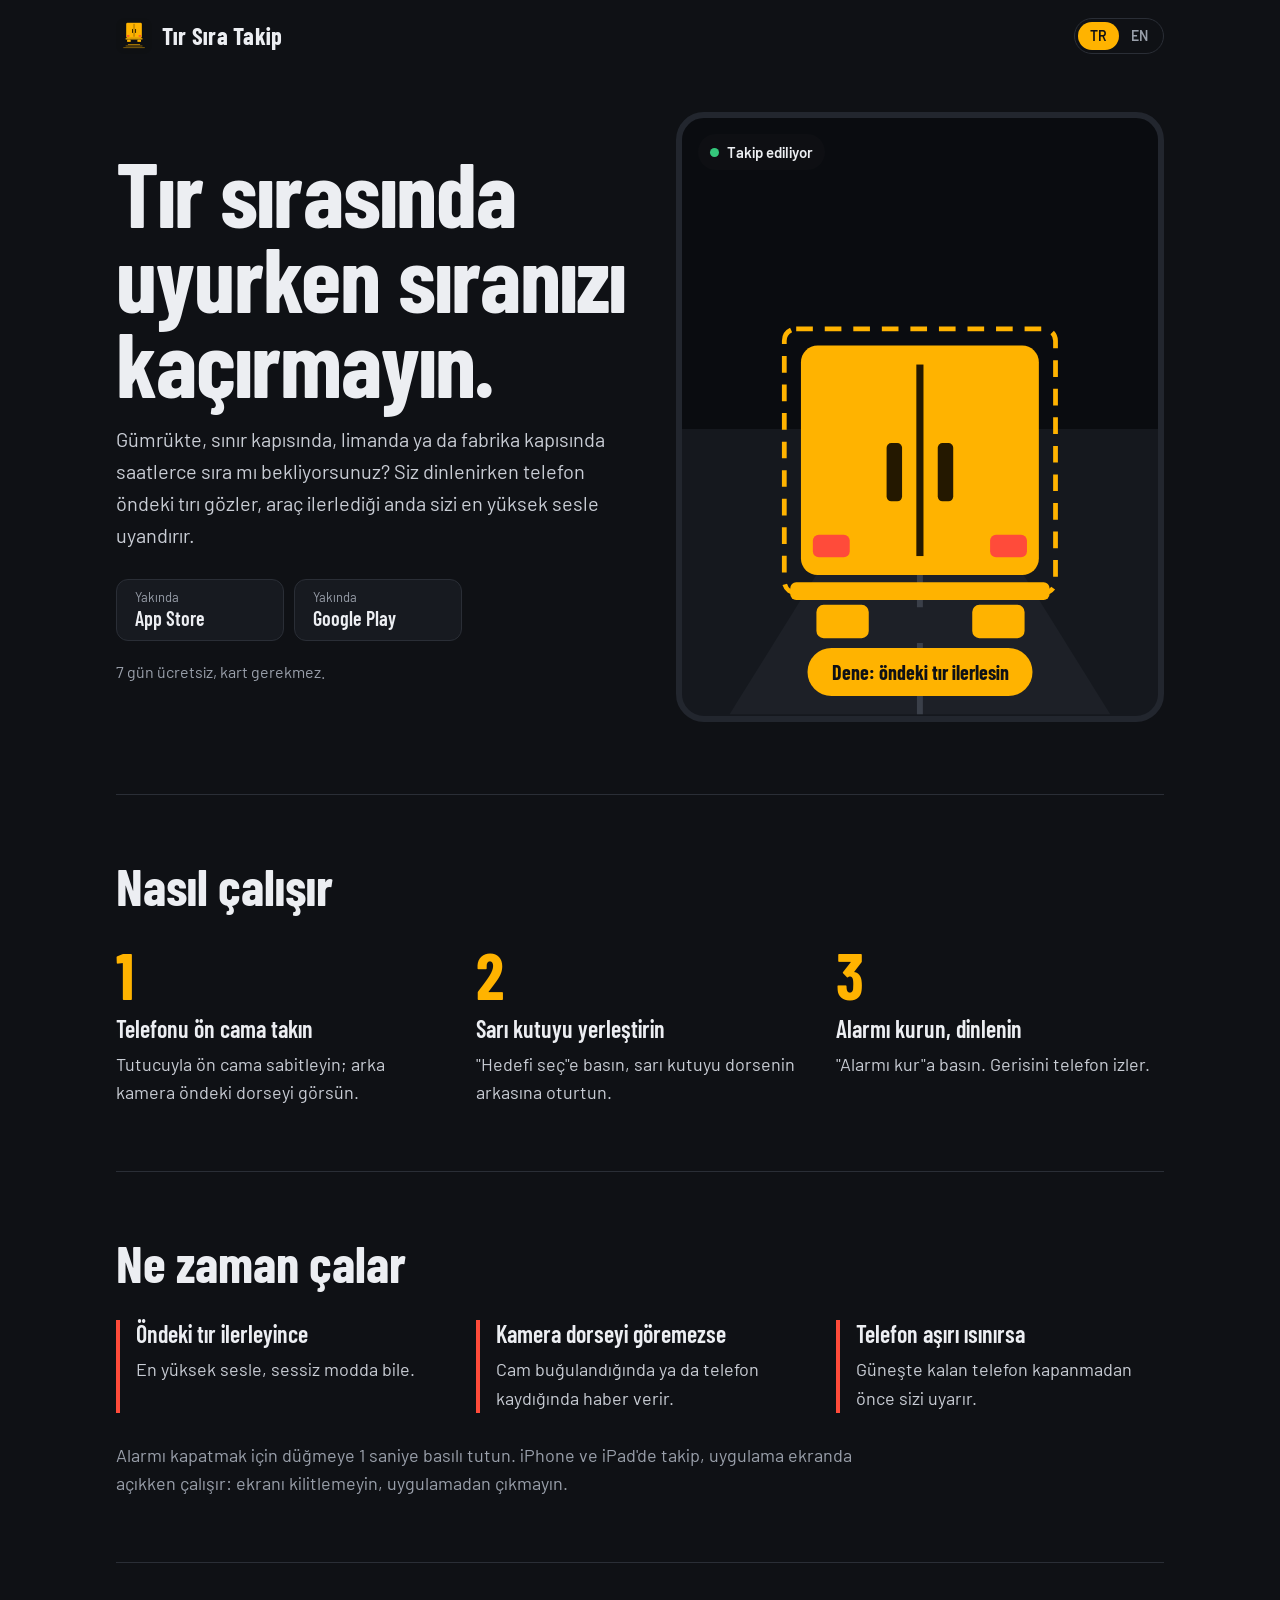
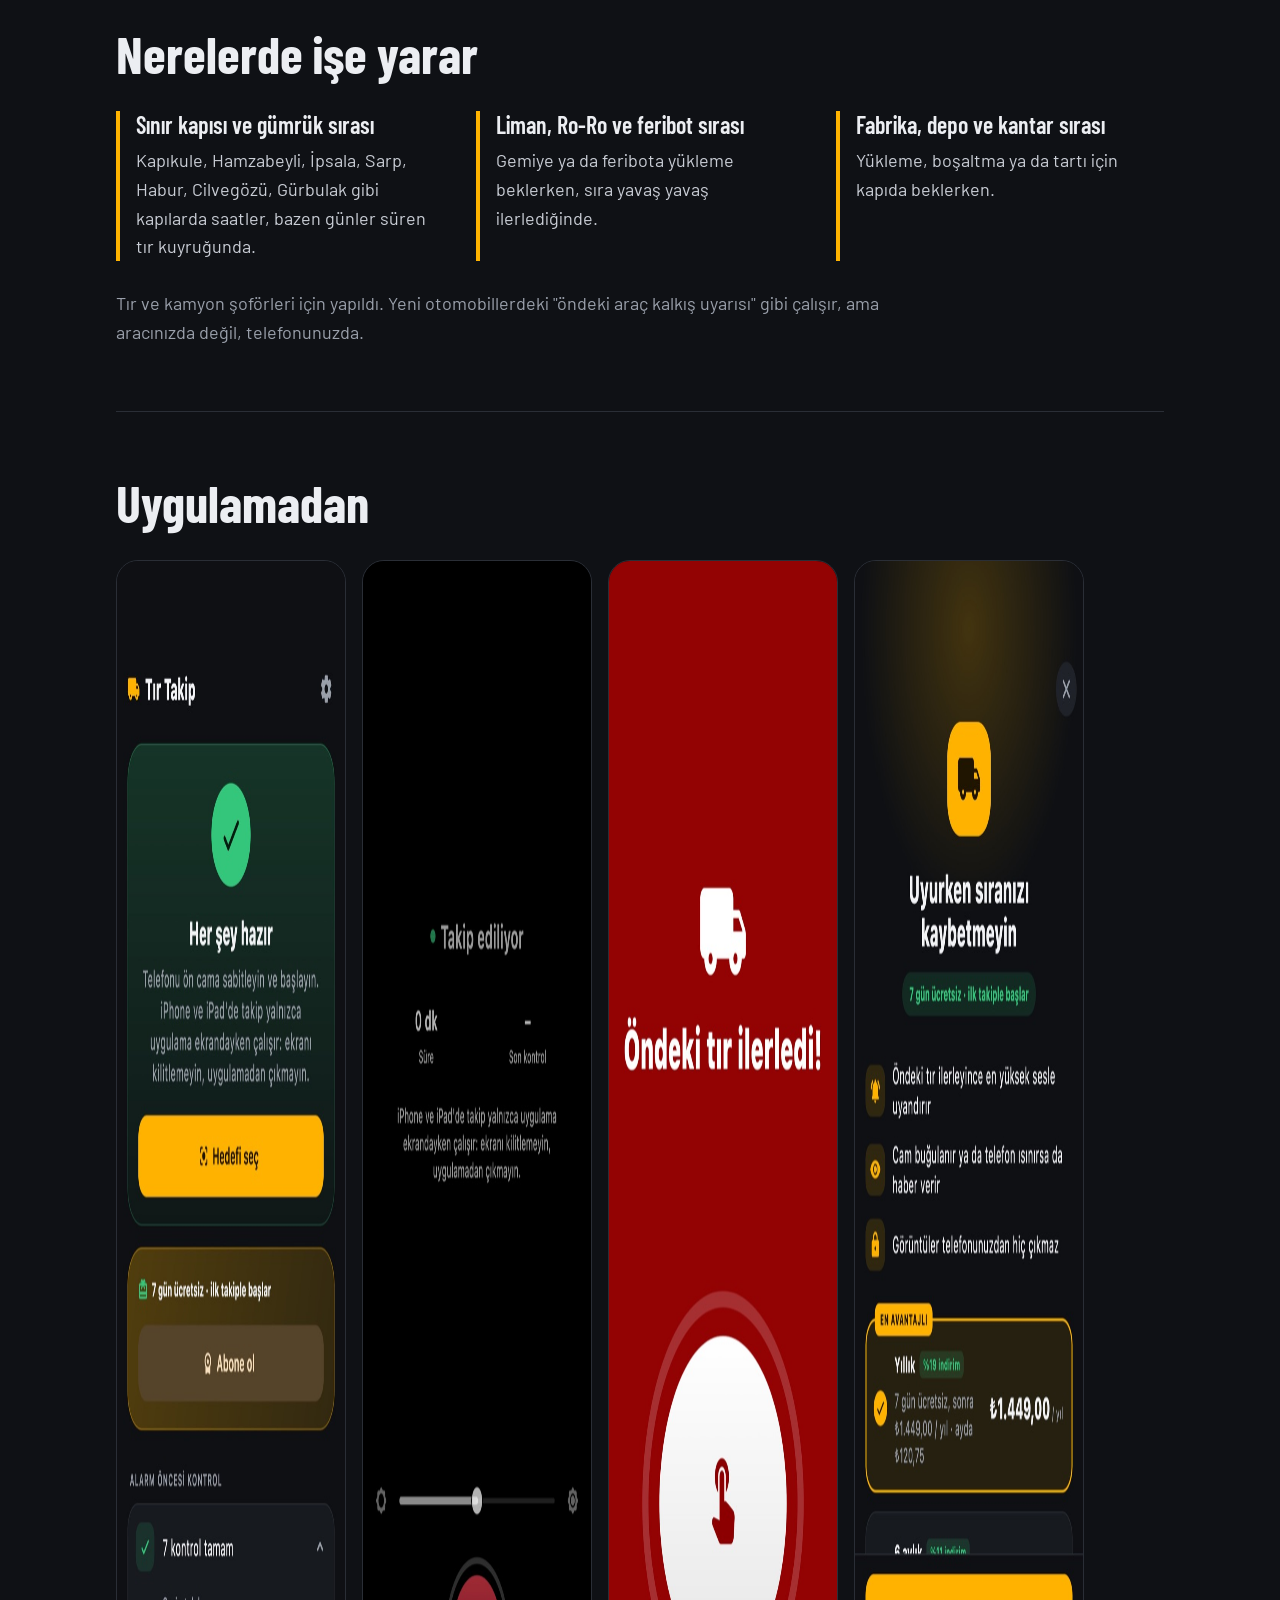
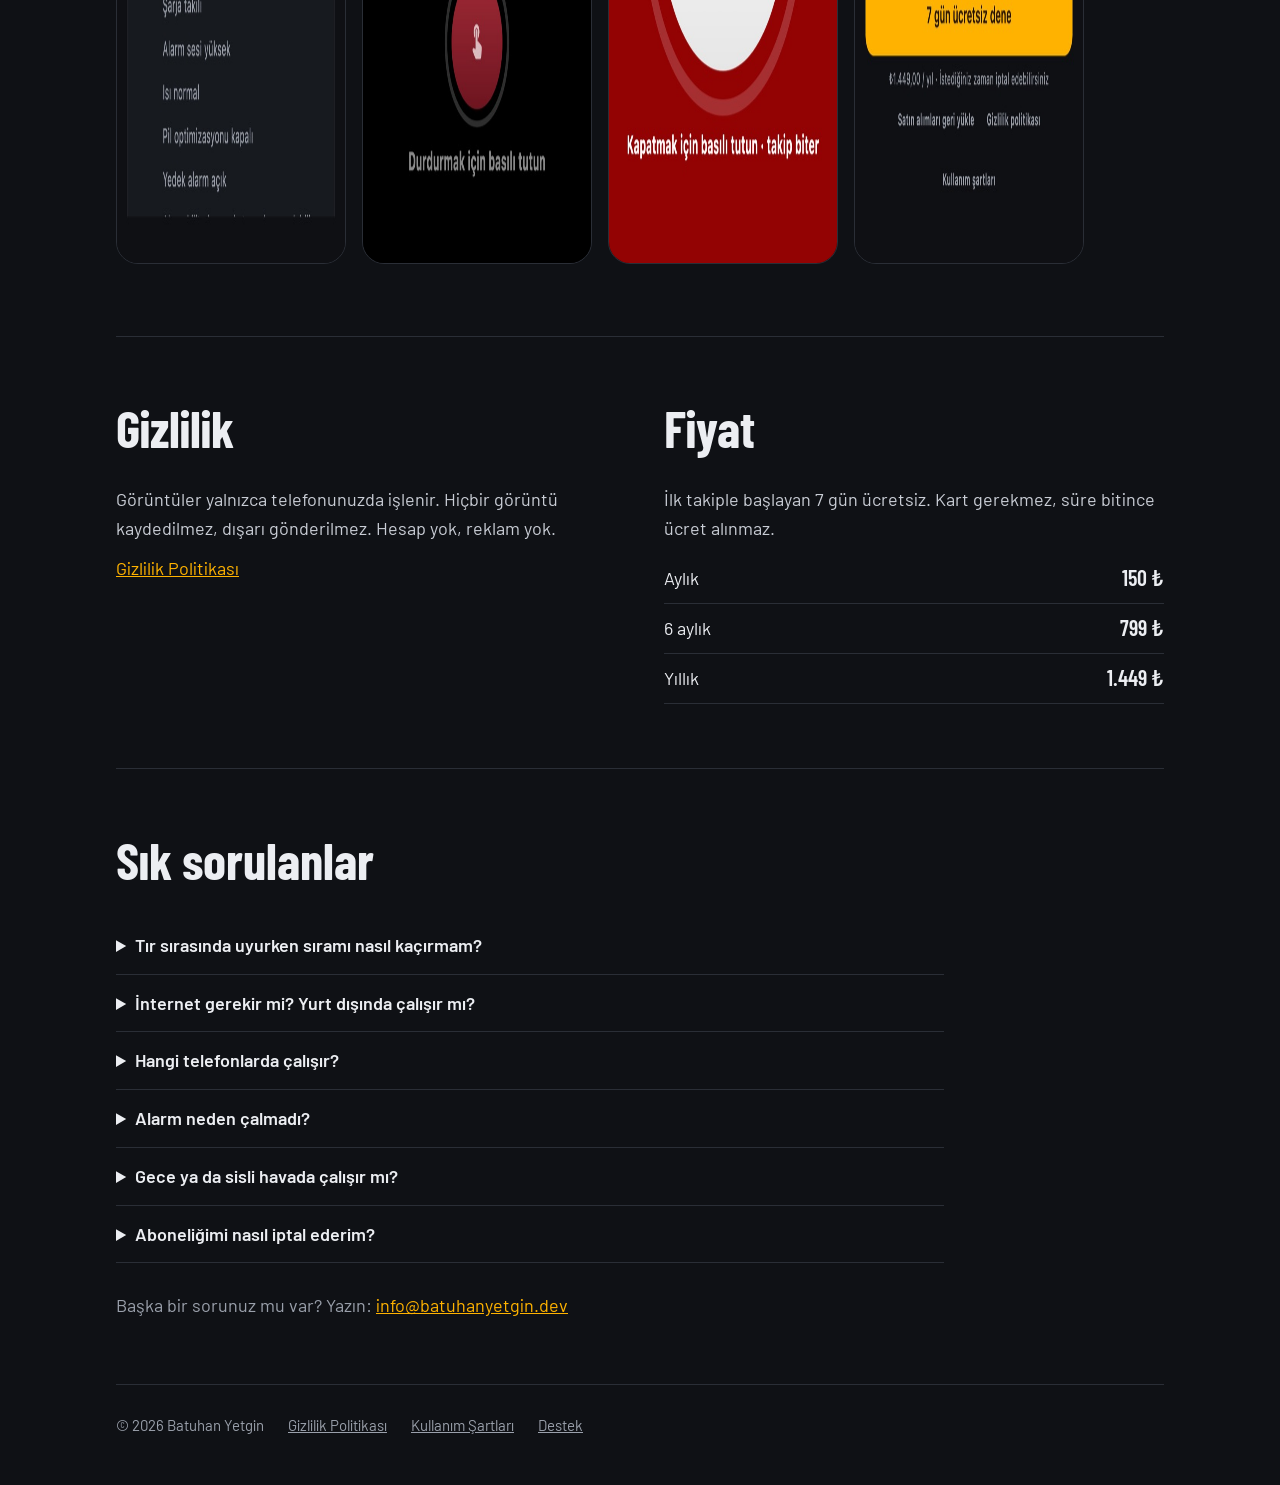
==== index.html @ f3105751 "SEO: TR ve EN ayrı sayfalar (hreflang), meta/OG etiketleri, JSON-LD, sitemap, robots, Nerelerde işe " ====
<!doctype html>
<html lang="tr">
<head>
<meta charset="utf-8">
<meta name="viewport" content="width=device-width, initial-scale=1">
<title>Tır Sıra Takip: tır sırasında öndeki araç ilerleyince alarm</title>
<meta name="description" content="Gümrükte, sınır kapısında, limanda ve fabrika sırasında uyurken sıranızı kaçırmayın. Öndeki tır ya da kamyon ilerleyince telefonunuz sizi yüksek sesle uyandırır. 7 gün ücretsiz.">
<link rel="canonical" href="https://tirsiratakip.com/">
<link rel="alternate" hreflang="tr" href="https://tirsiratakip.com/">
<link rel="alternate" hreflang="en" href="https://tirsiratakip.com/en/">
<link rel="alternate" hreflang="x-default" href="https://tirsiratakip.com/">
<meta property="og:type" content="website">
<meta property="og:locale" content="tr_TR">
<meta property="og:locale:alternate" content="en_US">
<meta property="og:site_name" content="Tır Sıra Takip">
<meta property="og:url" content="https://tirsiratakip.com/">
<meta property="og:title" content="Tır Sıra Takip: uyurken sıranızı kaçırmayın">
<meta property="og:description" content="Tır sırasında öndeki araç ilerleyince telefonunuz sizi uyandırır. Gümrük, sınır kapısı, liman ve fabrika sıraları için.">
<meta property="og:image" content="https://tirsiratakip.com/img/og-tr.jpg">
<meta property="og:image:width" content="1024">
<meta property="og:image:height" content="500">
<meta name="twitter:card" content="summary_large_image">
<meta name="theme-color" content="#0f1115">
<link rel="icon" href="/favicon.png">
<link rel="apple-touch-icon" href="/apple-touch-icon.png">
<link rel="preconnect" href="https://fonts.googleapis.com">
<link rel="preconnect" href="https://fonts.gstatic.com" crossorigin>
<link href="https://fonts.googleapis.com/css2?family=Barlow+Condensed:wght@600;700&family=Barlow:wght@400;600&display=swap" rel="stylesheet">
<link rel="stylesheet" href="/style.css">
<script type="application/ld+json">
[{
  "@context": "https://schema.org",
  "@type": "WebSite",
  "name": "Tır Sıra Takip",
  "alternateName": ["Tır Takip", "Truck Watch"],
  "url": "https://tirsiratakip.com/",
  "inLanguage": "tr"
}, {
  "@context": "https://schema.org",
  "@type": "MobileApplication",
  "name": "Tır Sıra Takip",
  "alternateName": ["Tır Takip", "Truck Watch"],
  "url": "https://tirsiratakip.com/",
  "image": "https://tirsiratakip.com/img/icon.png",
  "description": "Tır sırasında öndeki araç ilerleyince sürücüyü yüksek sesli alarmla uyandıran uygulama. Gümrük, sınır kapısı, liman ve fabrika sıraları için.",
  "applicationCategory": "UtilitiesApplication",
  "operatingSystem": "iOS 15+, Android 10+",
  "inLanguage": ["tr", "en"],
  "offers": {"@type": "Offer", "price": "0", "priceCurrency": "TRY", "description": "7 gün ücretsiz deneme, sonra aylık, 6 aylık veya yıllık abonelik"},
  "author": {"@type": "Person", "name": "Batuhan Yetgin"}
}, {
  "@context": "https://schema.org",
  "@type": "FAQPage",
  "mainEntity": [
    {"@type": "Question", "name": "Tır sırasında uyurken sıramı nasıl kaçırmam?",
     "acceptedAnswer": {"@type": "Answer", "text": "Telefonu ön cama takın, arka kamera öndeki tırı görsün. Tır Sıra Takip öndeki aracı izler ve araç ilerlediği anda en yüksek sesle alarm çalar. Siz dinlenirken sıranız kaybolmaz."}},
    {"@type": "Question", "name": "İnternet gerekir mi? Yurt dışında çalışır mı?",
     "acceptedAnswer": {"@type": "Answer", "text": "Takip internetsiz çalışır, görüntüler telefonda işlenir. Sınır kapısında ya da yurt dışında roaming açmanız gerekmez. Abonelik durumunun doğrulanması için haftada bir internete bağlanmak yeterlidir."}},
    {"@type": "Question", "name": "Hangi telefonlarda çalışır?",
     "acceptedAnswer": {"@type": "Answer", "text": "iOS 15 ve üstü iPhone ve iPad'lerde, Android 10 ve üstü telefonlarda çalışır. iPhone ve iPad'de takip, uygulama ekranda açıkken çalışır."}},
    {"@type": "Question", "name": "Alarm neden çalmadı?",
     "acceptedAnswer": {"@type": "Answer", "text": "Telefonun şarjda, sesinin açık ve sarı kutunun dorsenin üzerinde olduğundan emin olun. Uygulamadaki Alarm öncesi kontrol listesi eksikleri gösterir."}},
    {"@type": "Question", "name": "Gece ya da sisli havada çalışır mı?",
     "acceptedAnswer": {"@type": "Answer", "text": "Karanlık, sis ya da kirli cam görüntüyü zayıflatabilir. Kamera dorseyi göremez hâle gelirse alarm çalar ve sizi uyarır."}},
    {"@type": "Question", "name": "Aboneliğimi nasıl iptal ederim?",
     "acceptedAnswer": {"@type": "Answer", "text": "iPhone'da Ayarlar, adınız, Abonelikler; Android'de Google Play, Profil, Ödemeler ve abonelikler. İptal dönemin sonunda geçerli olur."}}
  ]
}]
</script>
</head>
<body>
<div class="wrap">

<header class="bar">
  <a class="brand" href="/"><img src="/img/icon.png" alt="" width="36" height="36">Tır Sıra Takip</a>
  <nav class="lang" aria-label="Dil"><a href="/" aria-current="page">TR</a><a href="/en/" hreflang="en" lang="en">EN</a></nav>
</header>

<main>
<div class="hero">
  <div>
    <h1>Tır sırasında uyurken sıranızı kaçırmayın.</h1>
    <p class="lede">Gümrükte, sınır kapısında, limanda ya da fabrika kapısında saatlerce sıra mı bekliyorsunuz? Siz dinlenirken telefon öndeki tırı gözler, araç ilerlediği anda sizi en yüksek sesle uyandırır.</p>
    <!-- Swap each span for <a class="store" href="..."> once the app is live in that store. -->
    <div class="stores">
      <span class="store"><small>Yakında</small><b>App Store</b></span>
      <span class="store"><small>Yakında</small><b>Google Play</b></span>
    </div>
    <p class="trial">7 gün ücretsiz, kart gerekmez.</p>
  </div>

  <div class="scene" id="scene">
    <svg viewBox="0 0 400 500" aria-hidden="true">
      <path d="M40 500 L188 262 L212 262 L360 500 Z" fill="#1d2027"/>
      <path d="M200 270 V290 M200 310 V340 M200 365 V410 M200 440 V500" stroke="#3a3f49" stroke-width="5"/>
      <g class="trailer">
        <rect x="100" y="190" width="200" height="193" rx="14" fill="#ffb300"/>
        <rect x="197" y="206" width="6" height="161" fill="#241800"/>
        <rect x="172" y="272" width="13" height="49" rx="4" fill="#241800"/>
        <rect x="215" y="272" width="13" height="49" rx="4" fill="#241800"/>
        <rect x="110" y="349" width="31" height="19" rx="5" fill="#ff4b3a"/>
        <rect x="259" y="349" width="31" height="19" rx="5" fill="#ff4b3a"/>
        <rect x="91" y="389" width="218" height="15" rx="5" fill="#ffb300"/>
        <rect x="113" y="408" width="44" height="28" rx="6" fill="#ffb300"/>
        <rect x="244" y="408" width="44" height="28" rx="6" fill="#ffb300"/>
      </g>
      <rect class="target" x="86" y="176" width="228" height="222" rx="10" fill="none" stroke="#ffb300" stroke-width="4" stroke-dasharray="14 10"/>
    </svg>
    <div class="chip"><i></i>Takip ediliyor</div>
    <button class="try" id="try">Dene: öndeki tır ilerlesin</button>
    <div class="alarm" role="alert">
      <svg width="72" height="56" viewBox="0 0 24 18" aria-hidden="true"><path fill="#fff" d="M2 0h11a2 2 0 0 1 2 2v2h3.5a1 1 0 0 1 .8.4l3.5 4.6a1 1 0 0 1 .2.6V14a1 1 0 0 1-1 1h-1a3 3 0 0 1-6 0H9a3 3 0 0 1-6 0H2a2 2 0 0 1-2-2V2a2 2 0 0 1 2-2Zm13 6v3h5.2l-2.3-3H15ZM6 13.5a1.5 1.5 0 1 0 0 3 1.5 1.5 0 0 0 0-3Zm12 0a1.5 1.5 0 1 0 0 3 1.5 1.5 0 0 0 0-3Z"/></svg>
      <strong>Öndeki tır ilerledi!</strong>
      <button id="stop">Alarmı kapat</button>
    </div>
  </div>
</div>

<section>
  <h2>Nasıl çalışır</h2>
  <ol class="steps">
    <li>
      <h3>Telefonu ön cama takın</h3>
      <p>Tutucuyla ön cama sabitleyin; arka kamera öndeki dorseyi görsün.</p>
    </li>
    <li>
      <h3>Sarı kutuyu yerleştirin</h3>
      <p>"Hedefi seç"e basın, sarı kutuyu dorsenin arkasına oturtun.</p>
    </li>
    <li>
      <h3>Alarmı kurun, dinlenin</h3>
      <p>"Alarmı kur"a basın. Gerisini telefon izler.</p>
    </li>
  </ol>
</section>

<section>
  <h2>Ne zaman çalar</h2>
  <ul class="rings">
    <li>
      <h3>Öndeki tır ilerleyince</h3>
      <p>En yüksek sesle, sessiz modda bile.</p>
    </li>
    <li>
      <h3>Kamera dorseyi göremezse</h3>
      <p>Cam buğulandığında ya da telefon kaydığında haber verir.</p>
    </li>
    <li>
      <h3>Telefon aşırı ısınırsa</h3>
      <p>Güneşte kalan telefon kapanmadan önce sizi uyarır.</p>
    </li>
  </ul>
  <p class="note">Alarmı kapatmak için düğmeye 1 saniye basılı tutun. iPhone ve iPad'de takip, uygulama ekranda açıkken çalışır: ekranı kilitlemeyin, uygulamadan çıkmayın.</p>
</section>

<section>
  <h2>Nerelerde işe yarar</h2>
  <ul class="places">
    <li>
      <h3>Sınır kapısı ve gümrük sırası</h3>
      <p>Kapıkule, Hamzabeyli, İpsala, Sarp, Habur, Cilvegözü, Gürbulak gibi kapılarda saatler, bazen günler süren tır kuyruğunda.</p>
    </li>
    <li>
      <h3>Liman, Ro-Ro ve feribot sırası</h3>
      <p>Gemiye ya da feribota yükleme beklerken, sıra yavaş yavaş ilerlediğinde.</p>
    </li>
    <li>
      <h3>Fabrika, depo ve kantar sırası</h3>
      <p>Yükleme, boşaltma ya da tartı için kapıda beklerken.</p>
    </li>
  </ul>
  <p class="note">Tır ve kamyon şoförleri için yapıldı. Yeni otomobillerdeki "öndeki araç kalkış uyarısı" gibi çalışır, ama aracınızda değil, telefonunuzda.</p>
</section>

<section>
  <h2>Uygulamadan</h2>
  <div class="shots">
    <img src="/img/tr_2.jpg" width="600" height="1304" loading="lazy" alt="Tır Sıra Takip ana ekranı: Her şey hazır, Hedefi seç düğmesi ve alarm öncesi kontroller">
    <img src="/img/tr_3.jpg" width="600" height="1304" loading="lazy" alt="Takip ekranı: öndeki tır takip ediliyor, süre ve son kontrol">
    <img src="/img/tr_1.jpg" width="600" height="1304" loading="lazy" alt="Alarm ekranı: Öndeki tır ilerledi!">
    <img src="/img/tr_4.jpg" width="600" height="1304" loading="lazy" alt="Abonelik ekranı: 7 gün ücretsiz deneme ve planlar">
  </div>
</section>

<section class="split">
  <div>
    <h2>Gizlilik</h2>
    <p>Görüntüler yalnızca telefonunuzda işlenir. Hiçbir görüntü kaydedilmez, dışarı gönderilmez. Hesap yok, reklam yok.</p>
    <p><a href="/privacy.html?lang=tr">Gizlilik Politikası</a></p>
  </div>
  <div>
    <h2>Fiyat</h2>
    <p>İlk takiple başlayan 7 gün ücretsiz. Kart gerekmez, süre bitince ücret alınmaz.</p>
    <ul class="prices">
      <li><span>Aylık</span><b>150 ₺</b></li>
      <li><span>6 aylık</span><b>799 ₺</b></li>
      <li><span>Yıllık</span><b>1.449 ₺</b></li>
    </ul>
  </div>
</section>

<section id="destek">
  <h2>Sık sorulanlar</h2>
  <details>
    <summary>Tır sırasında uyurken sıramı nasıl kaçırmam?</summary>
    <p>Telefonu ön cama takın, arka kamera öndeki tırı görsün. Tır Sıra Takip öndeki aracı izler ve araç ilerlediği anda en yüksek sesle alarm çalar. Siz dinlenirken sıranız kaybolmaz.</p>
  </details>
  <details>
    <summary>İnternet gerekir mi? Yurt dışında çalışır mı?</summary>
    <p>Takip internetsiz çalışır, görüntüler telefonda işlenir. Sınır kapısında ya da yurt dışında roaming açmanız gerekmez. Abonelik durumunun doğrulanması için haftada bir internete bağlanmak yeterlidir.</p>
  </details>
  <details>
    <summary>Hangi telefonlarda çalışır?</summary>
    <p>iOS 15 ve üstü iPhone ve iPad'lerde, Android 10 ve üstü telefonlarda çalışır. iPhone ve iPad'de takip, uygulama ekranda açıkken çalışır.</p>
  </details>
  <details>
    <summary>Alarm neden çalmadı?</summary>
    <p>Telefonun şarjda, sesinin açık ve sarı kutunun dorsenin üzerinde olduğundan emin olun. Uygulamadaki "Alarm öncesi kontrol" listesi eksikleri gösterir.</p>
  </details>
  <details>
    <summary>Gece ya da sisli havada çalışır mı?</summary>
    <p>Karanlık, sis ya da kirli cam görüntüyü zayıflatabilir. Kamera dorseyi göremez hâle gelirse alarm çalar ve sizi uyarır.</p>
  </details>
  <details>
    <summary>Aboneliğimi nasıl iptal ederim?</summary>
    <p>iPhone'da Ayarlar → adınız → Abonelikler; Android'de Google Play → Profil → Ödemeler ve abonelikler. İptal, dönemin sonunda geçerli olur.</p>
  </details>
  <p class="note">Başka bir sorunuz mu var? Yazın: <a href="mailto:info@batuhanyetgin.dev">info@batuhanyetgin.dev</a></p>
</section>
</main>

<footer>
  <span>© 2026 Batuhan Yetgin</span>
  <a href="/privacy.html?lang=tr">Gizlilik Politikası</a>
  <a href="/terms.html?lang=tr">Kullanım Şartları</a>
  <a href="#destek">Destek</a>
</footer>
</div>

<script src="/demo.js"></script>
</body>
</html>
---- style.css ----
:root {
  --night: #0f1115;
  --cab: #171a20;
  --line: #2a2e36;
  --text: #eceef2;
  --muted: #9aa0ab;
  --amber: #ffb300;
  --amber-dim: #7a5a08;
  --tail: #ff4b3a;
  --alarm: #930000;
  --ok: #34c77b;
  --display: "Barlow Condensed", "Arial Narrow", sans-serif;
  --body: "Barlow", -apple-system, "Segoe UI", Roboto, sans-serif;
  color-scheme: dark;
}
* { box-sizing: border-box; }
html { scroll-behavior: smooth; }
body {
  margin: 0;
  background: var(--night);
  color: var(--text);
  font: 18px/1.6 var(--body);
  -webkit-font-smoothing: antialiased;
}
a { color: var(--amber); }
a:focus-visible, button:focus-visible { outline: 3px solid var(--amber); outline-offset: 3px; }
img { display: block; max-width: 100%; }
html[data-lang="tr"] [lang="en"]:not(html),
html[data-lang="en"] [lang="tr"]:not(html) { display: none !important; }

.wrap { max-width: 1080px; margin: 0 auto; padding: 0 16px; }

/* top bar */
.bar { display: flex; align-items: center; justify-content: space-between; gap: 12px; padding: 18px 0; }
.brand { display: flex; align-items: center; gap: 10px; color: var(--text); text-decoration: none;
  font: 700 24px/1 var(--display); letter-spacing: .01em; }
.brand img { width: 36px; height: 36px; border-radius: 9px; }
.lang { display: flex; border: 1px solid var(--line); border-radius: 999px; padding: 3px; }
.lang button, .lang a { border: 0; text-decoration: none; background: none; color: var(--muted); font: 600 14px/1 var(--body);
  padding: 7px 12px; border-radius: 999px; cursor: pointer; }
.lang button[aria-pressed="true"], .lang a[aria-current] { background: var(--amber); color: var(--night); }

/* hero */
.hero { display: grid; grid-template-columns: 1.05fr 1fr; gap: 48px; align-items: center; padding: 40px 0 72px; }
h1 { font: 700 clamp(48px, 8vw, 92px)/.92 var(--display); margin: 0 0 20px; letter-spacing: -.01em; }
.lede { font-size: 20px; color: #c9cdd5; max-width: 34em; margin: 0 0 28px; }
.stores { display: flex; flex-wrap: wrap; gap: 10px; }
.store { display: inline-flex; flex-direction: column; justify-content: center; min-width: 168px;
  padding: 10px 18px; border-radius: 12px; border: 1px solid var(--line); background: var(--cab);
  color: var(--text); text-decoration: none; line-height: 1.2; }
.store small { color: var(--muted); font-size: 13px; }
.store b { font: 600 20px/1.2 var(--display); }
a.store:hover { border-color: var(--amber); }
.trial { margin: 18px 0 0; color: var(--muted); font-size: 16px; }

/* windscreen scene */
.scene { position: relative; aspect-ratio: 4 / 5; border-radius: 28px; overflow: hidden;
  background: linear-gradient(#0a0c10 0 52%, #15181e 52% 100%); border: 6px solid #22262e; }
.scene > svg { position: absolute; inset: 0; width: 100%; height: 100%; }
.trailer { transform-box: view-box; transform-origin: 200px 300px; transition: transform 1.8s cubic-bezier(.45,0,.55,1); }
.scene.gone .trailer { transform: translateY(-52px) scale(.42); }
.target { transition: opacity .3s; }
.scene.gone .target { opacity: 0; }
.chip { position: absolute; top: 16px; left: 16px; display: flex; align-items: center; gap: 8px;
  padding: 6px 12px; border-radius: 999px; background: rgba(15,17,21,.8); font-size: 15px; font-weight: 600; }
.chip i { width: 9px; height: 9px; border-radius: 50%; background: var(--ok); }
.try { position: absolute; left: 50%; bottom: 20px; transform: translateX(-50%); white-space: nowrap;
  border: 0; border-radius: 999px; padding: 14px 24px; background: var(--amber); color: var(--night);
  font: 700 20px/1 var(--display); cursor: pointer; }
.alarm { position: absolute; inset: 0; display: flex; flex-direction: column; align-items: center; justify-content: center;
  gap: 22px; padding: 24px; background: var(--alarm); text-align: center; opacity: 0; visibility: hidden; transition: opacity .25s; }
.scene.ring .alarm { opacity: 1; visibility: visible; animation: flash 1s steps(1) 3; }
@keyframes flash { 50% { background: #b30000; } }
.alarm strong { font: 700 clamp(34px, 5vw, 48px)/1 var(--display); }
.alarm button { border: 0; border-radius: 999px; padding: 14px 26px; background: #fff; color: var(--alarm);
  font: 700 18px/1 var(--body); cursor: pointer; }

/* sections */
section { padding: 64px 0; border-top: 1px solid var(--line); }
h2 { font: 700 clamp(34px, 5vw, 52px)/1 var(--display); margin: 0 0 32px; }
h3 { font: 600 24px/1.2 var(--display); margin: 0 0 6px; }
.steps { list-style: none; counter-reset: s; margin: 0; padding: 0; display: grid; grid-template-columns: repeat(3, 1fr); gap: 32px; }
.steps li { counter-increment: s; }
.steps li::before { content: counter(s); display: block; font: 700 64px/1 var(--display); color: var(--amber); margin-bottom: 8px; }
.steps p, .rings p, .places p { margin: 0; color: #c9cdd5; }

.rings, .places { display: grid; grid-template-columns: repeat(3, 1fr); gap: 32px; margin: 0; padding: 0; list-style: none; }
.rings li { border-left: 4px solid var(--tail); padding-left: 16px; }
.places li { border-left: 4px solid var(--amber); padding-left: 16px; }
.note { margin: 28px 0 0; color: var(--muted); max-width: 44em; }

.shots { display: flex; gap: 16px; overflow-x: auto; scroll-snap-type: x mandatory; padding-bottom: 8px; }
.shots img { width: 230px; flex: none; border-radius: 22px; border: 1px solid var(--line); scroll-snap-align: start; }

.split { display: grid; grid-template-columns: 1fr 1fr; gap: 48px; }
.split p { color: #c9cdd5; margin: 0 0 12px; }
.prices { list-style: none; padding: 0; margin: 12px 0 0; }
.prices li { display: flex; justify-content: space-between; padding: 10px 0; border-bottom: 1px solid var(--line); }
.prices b { font: 600 22px/1.2 var(--display); }

details { border-bottom: 1px solid var(--line); padding: 14px 0; max-width: 46em; }
summary { cursor: pointer; font-weight: 600; }
details p { color: #c9cdd5; margin: 10px 0 0; }

footer { border-top: 1px solid var(--line); padding: 28px 0 48px; color: var(--muted); font-size: 15px;
  display: flex; flex-wrap: wrap; gap: 8px 24px; }
footer a { color: var(--muted); }

/* legal pages */
.doc { max-width: 720px; padding-bottom: 48px; }
.doc h1 { font-size: clamp(44px, 7vw, 64px); margin-top: 24px; }
.doc h2 { font-size: 26px; margin: 32px 0 6px; }
.doc p, .doc li { color: #c9cdd5; }
.date { color: var(--muted) !important; }
.warn { border-left: 4px solid var(--tail); padding: 2px 0 2px 16px; }

@media (max-width: 820px) {
  .hero, .split { grid-template-columns: 1fr; gap: 36px; }
  .hero { padding-top: 16px; }
  .scene { max-width: 420px; width: 100%; margin: 0 auto; }
  .steps, .rings, .places { grid-template-columns: 1fr; gap: 24px; }
}
@media (prefers-reduced-motion: reduce) {
  html { scroll-behavior: auto; }
  .trailer, .target, .alarm { transition: none; }
  .scene.ring .alarm { animation: none; }
}
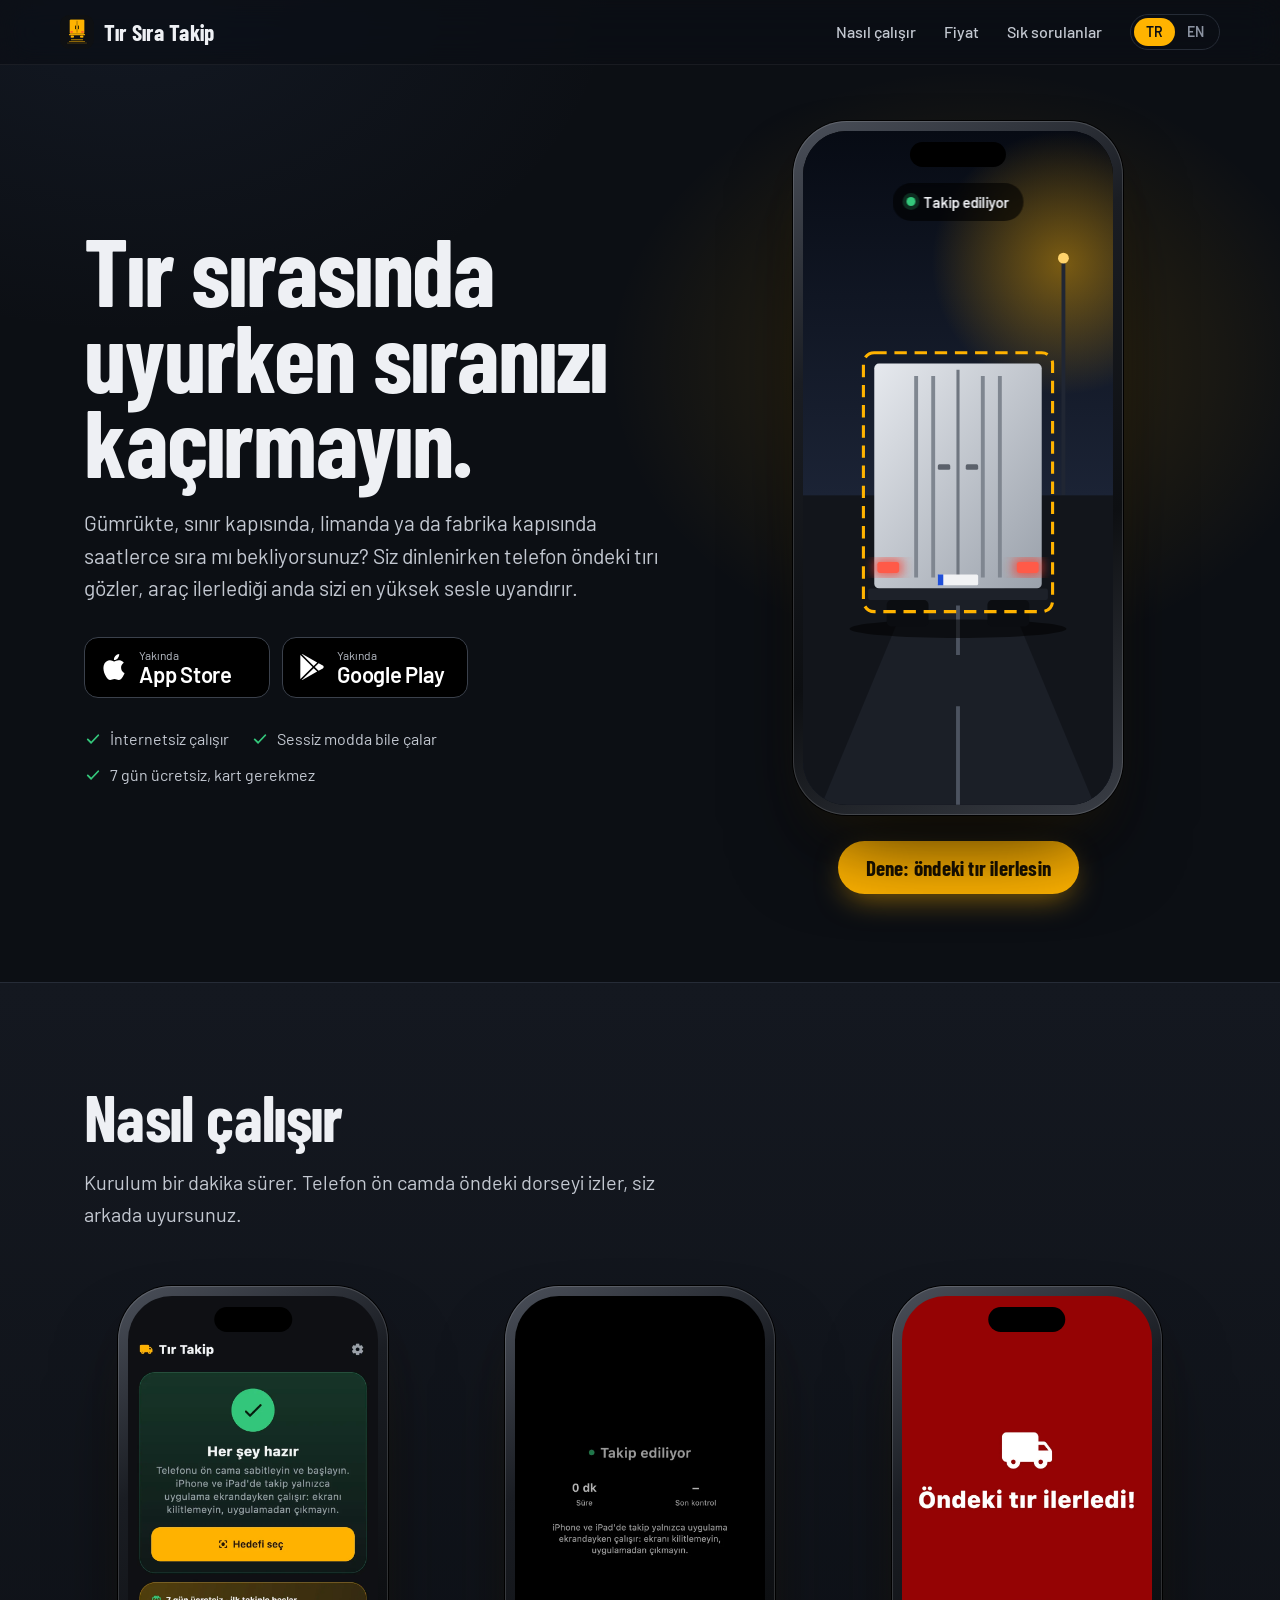
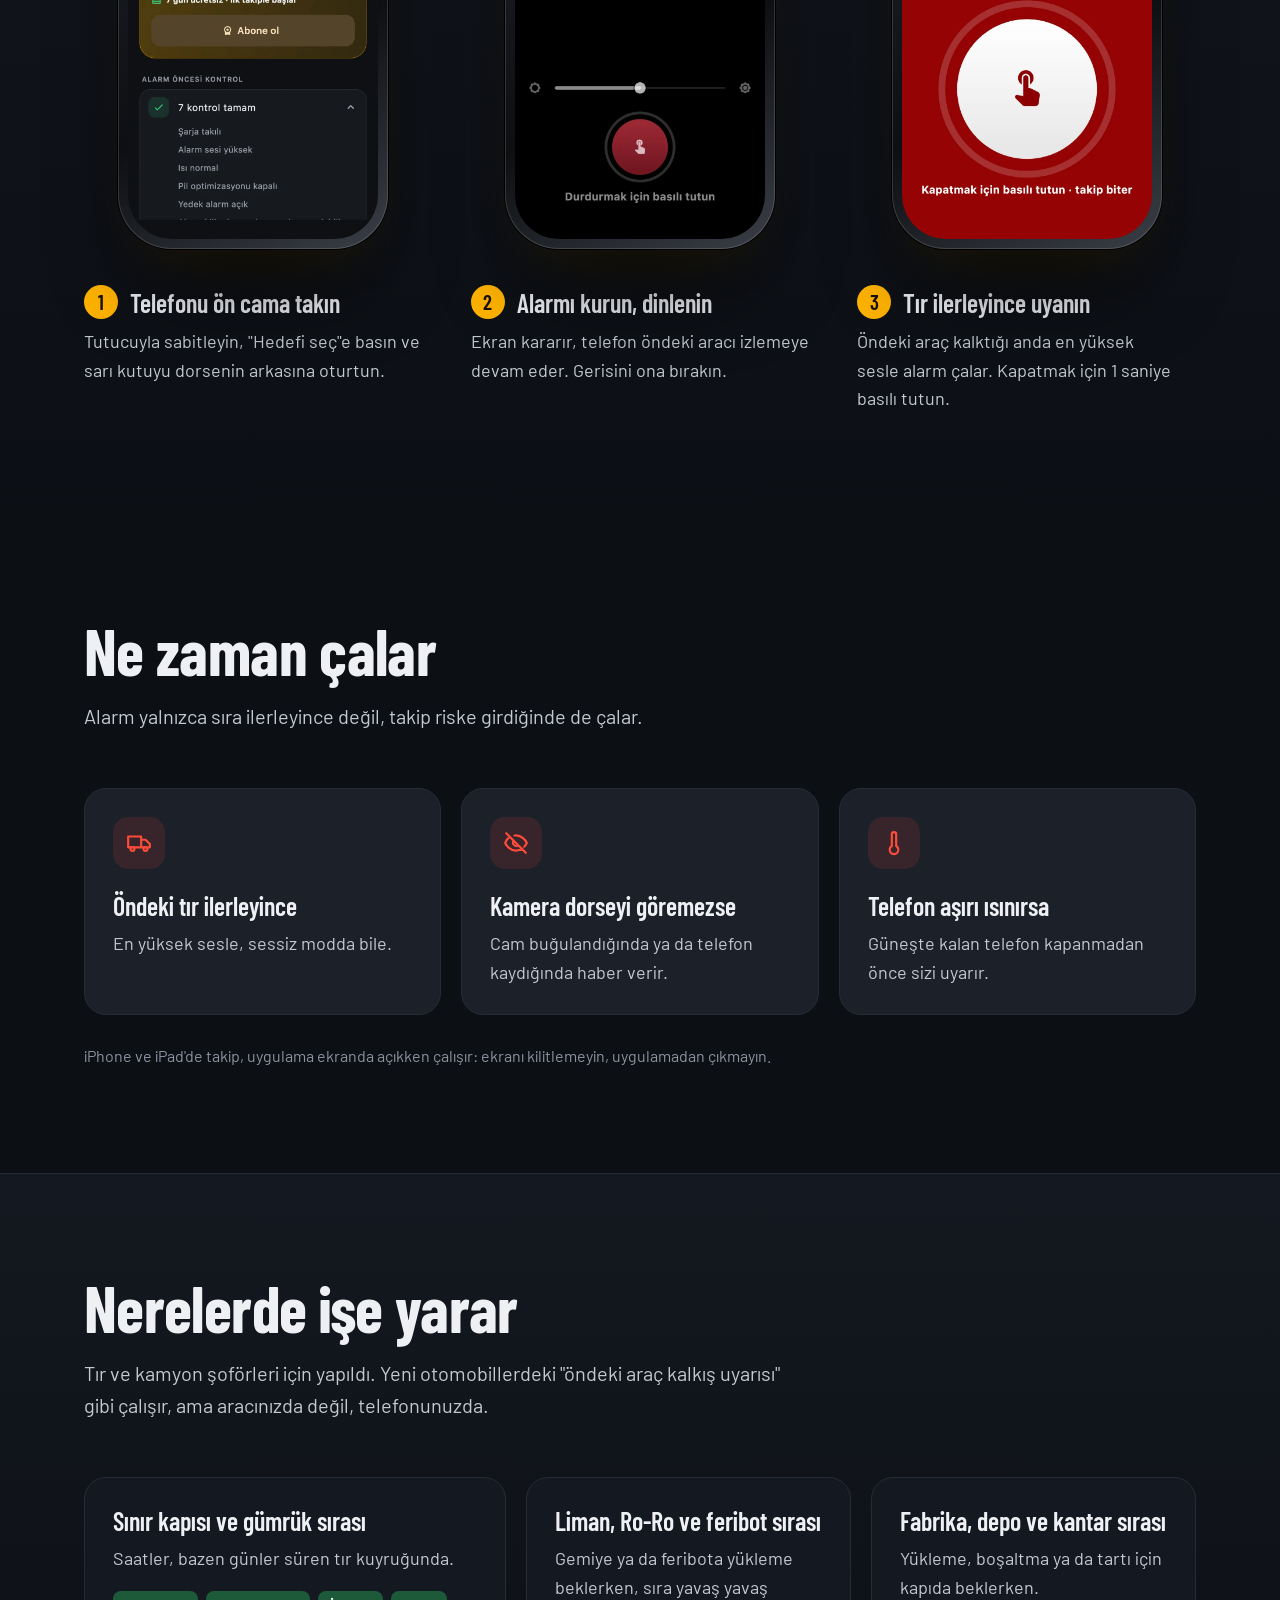
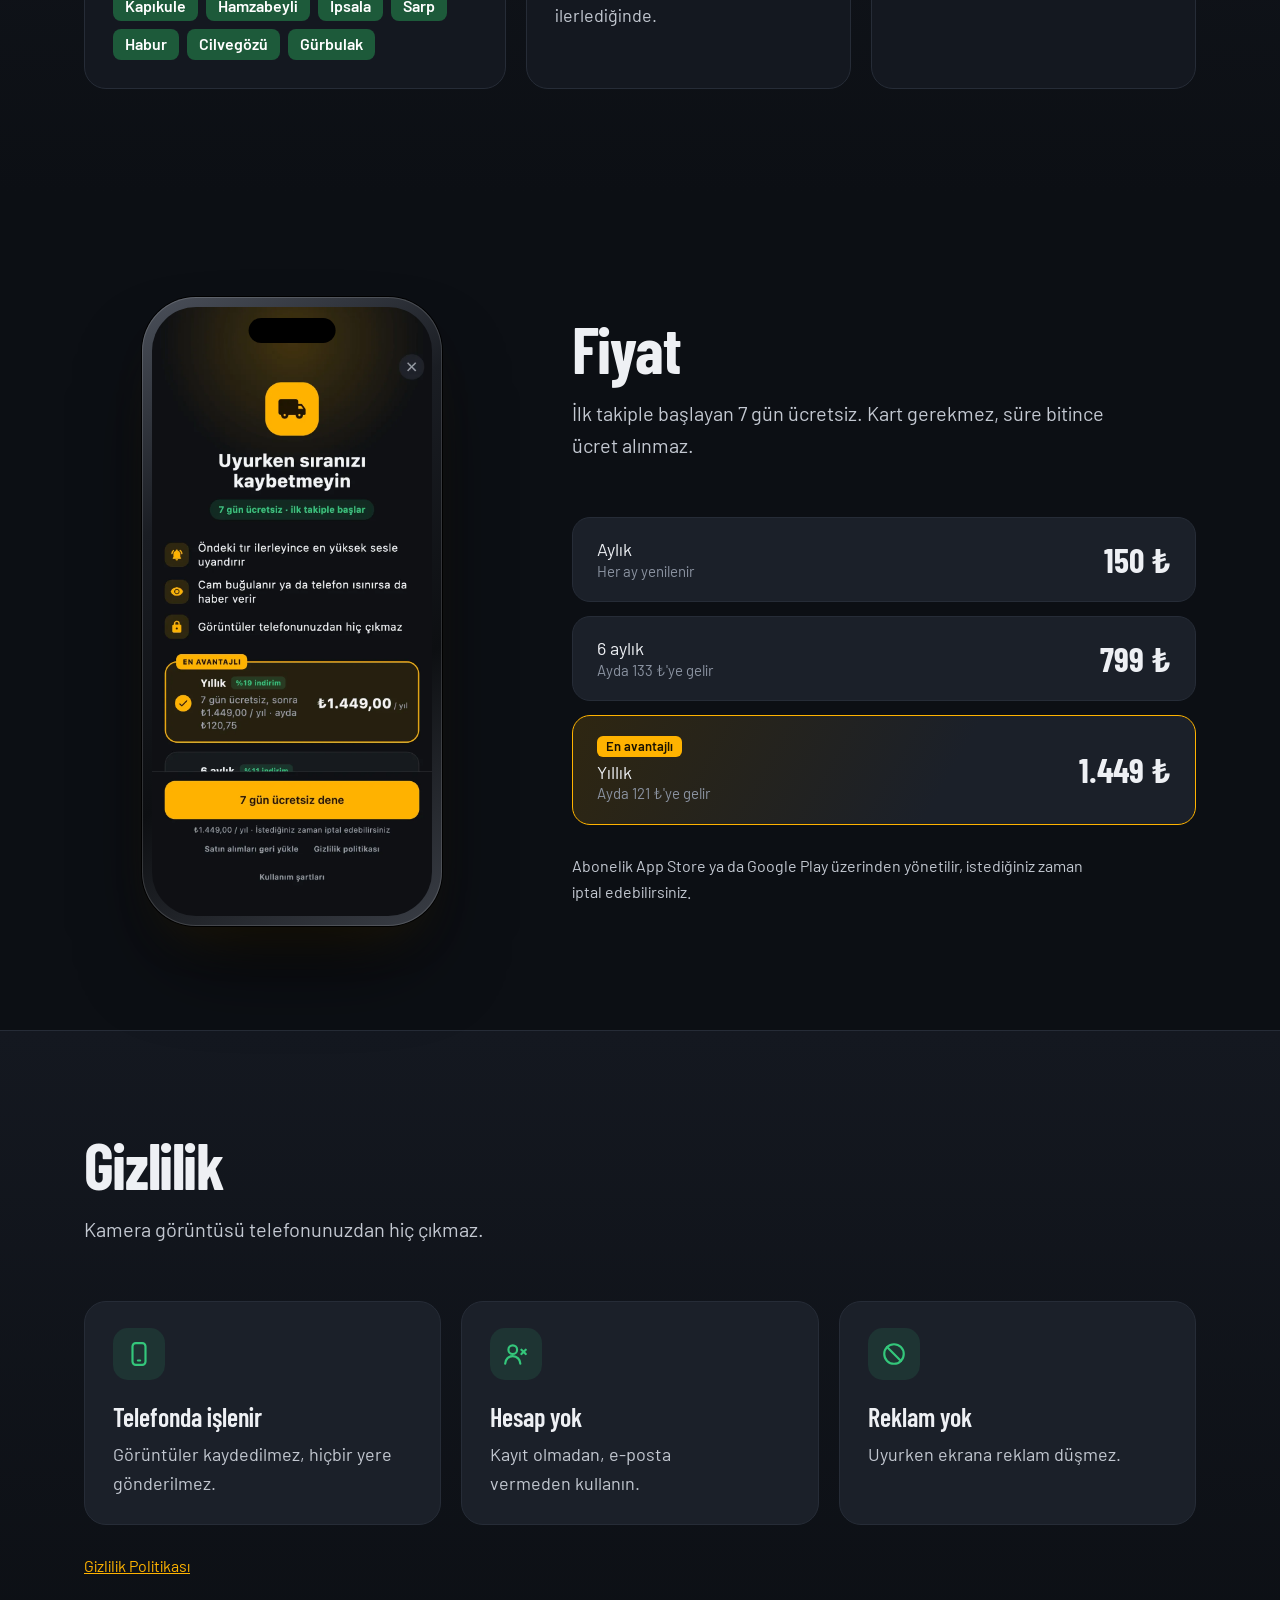
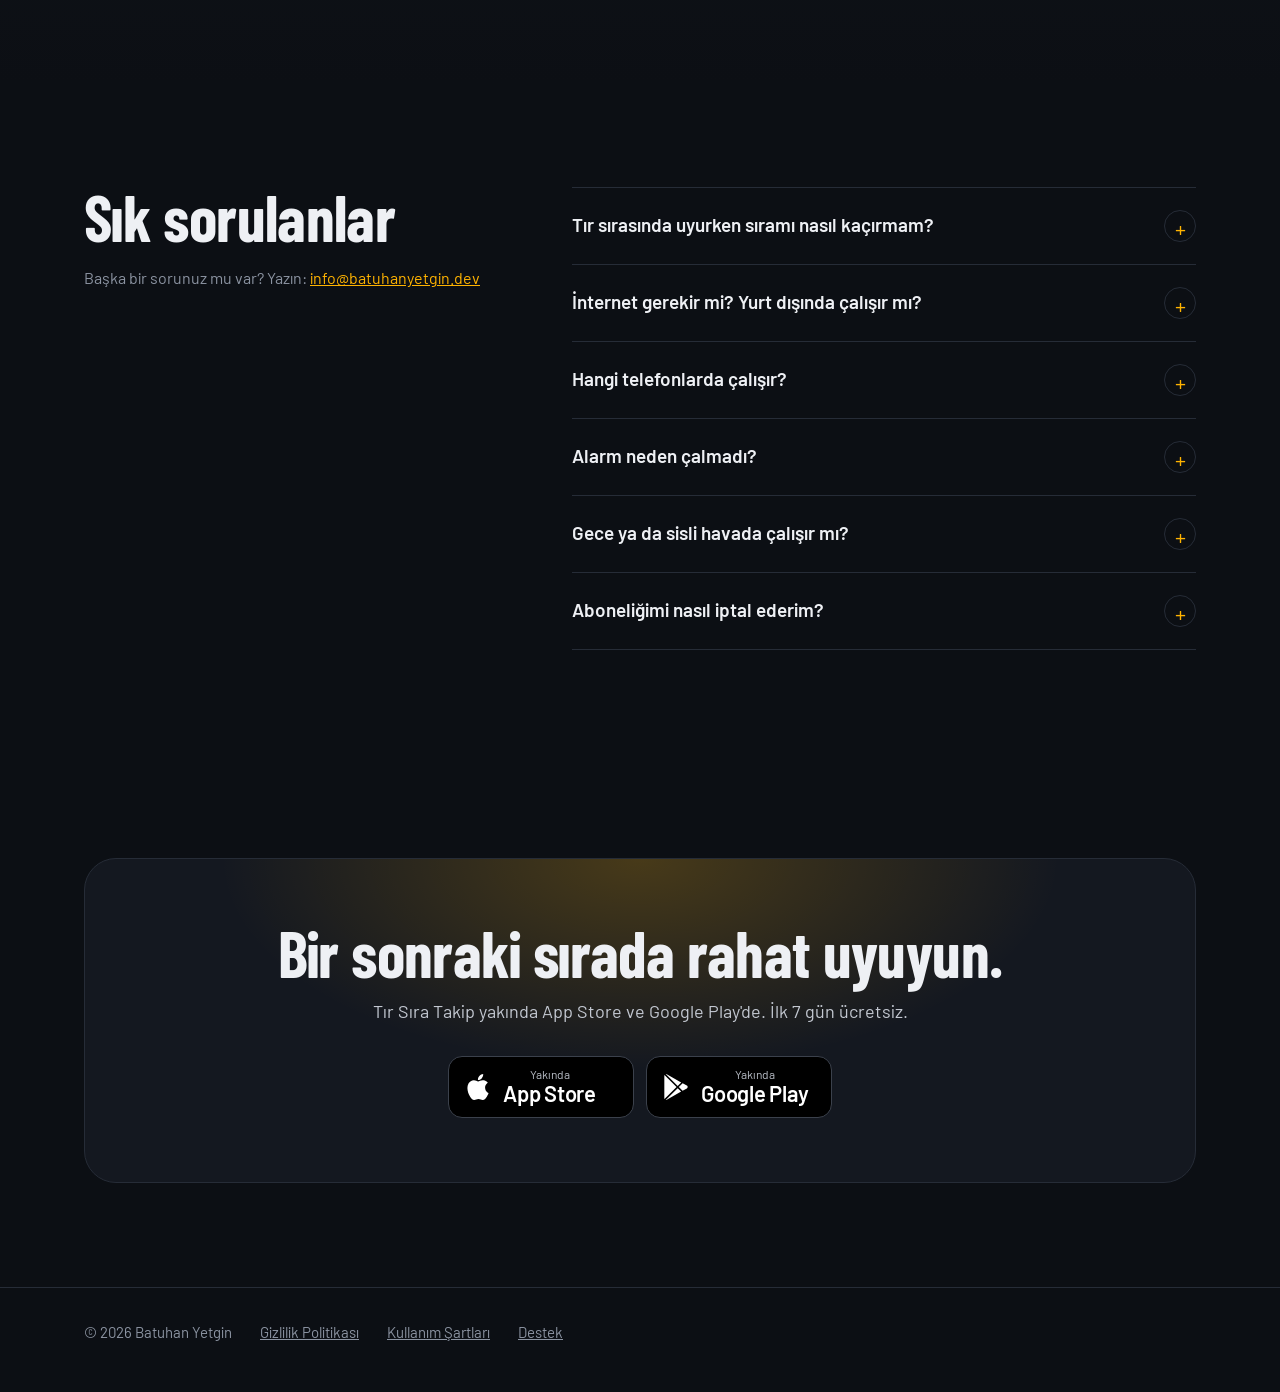
==== commit 440fb63a: "Premium tasarım: telefon çerçeveleri, gerçek oranlı ekran görüntüleri (WebP), mağaza rozetleri, plan" ====
--- a/index.html
+++ b/index.html
@@ -3,6 +3,8 @@
 <head>
 <meta charset="utf-8">
 <meta name="viewport" content="width=device-width, initial-scale=1">
+<meta name="color-scheme" content="dark">
+<meta name="darkreader-lock">
 <title>Tır Sıra Takip: tır sırasında öndeki araç ilerleyince alarm</title>
 <meta name="description" content="Gümrükte, sınır kapısında, limanda ve fabrika sırasında uyurken sıranızı kaçırmayın. Öndeki tır ya da kamyon ilerleyince telefonunuz sizi yüksek sesle uyandırır. 7 gün ücretsiz.">
 <link rel="canonical" href="https://tirsiratakip.com/">
@@ -25,7 +27,7 @@
 <link rel="apple-touch-icon" href="/apple-touch-icon.png">
 <link rel="preconnect" href="https://fonts.googleapis.com">
 <link rel="preconnect" href="https://fonts.gstatic.com" crossorigin>
-<link href="https://fonts.googleapis.com/css2?family=Barlow+Condensed:wght@600;700&family=Barlow:wght@400;600&display=swap" rel="stylesheet">
+<link href="https://fonts.googleapis.com/css2?family=Barlow+Condensed:wght@600;700&family=Barlow:wght@400;500;600&display=swap" rel="stylesheet">
 <link rel="stylesheet" href="/style.css">
 <script type="application/ld+json">
 [{
@@ -69,173 +71,244 @@
 </script>
 </head>
 <body>
-<div class="wrap">
-
-<header class="bar">
-  <a class="brand" href="/"><img src="/img/icon.png" alt="" width="36" height="36">Tır Sıra Takip</a>
-  <nav class="lang" aria-label="Dil"><a href="/" aria-current="page">TR</a><a href="/en/" hreflang="en" lang="en">EN</a></nav>
+<header class="top">
+  <div class="wrap bar">
+    <a class="brand" href="/"><img src="/img/icon.png" alt="" width="34" height="34">Tır Sıra Takip</a>
+    <div class="links">
+      <a href="#nasil">Nasıl çalışır</a>
+      <a href="#fiyat">Fiyat</a>
+      <a href="#destek">Sık sorulanlar</a>
+      <nav class="lang" aria-label="Dil"><a href="/" aria-current="page">TR</a><a href="/en/" hreflang="en" lang="en">EN</a></nav>
+    </div>
+  </div>
 </header>
 
 <main>
 <div class="hero">
-  <div>
-    <h1>Tır sırasında uyurken sıranızı kaçırmayın.</h1>
-    <p class="lede">Gümrükte, sınır kapısında, limanda ya da fabrika kapısında saatlerce sıra mı bekliyorsunuz? Siz dinlenirken telefon öndeki tırı gözler, araç ilerlediği anda sizi en yüksek sesle uyandırır.</p>
-    <!-- Swap each span for <a class="store" href="..."> once the app is live in that store. -->
-    <div class="stores">
-      <span class="store"><small>Yakında</small><b>App Store</b></span>
-      <span class="store"><small>Yakında</small><b>Google Play</b></span>
-    </div>
-    <p class="trial">7 gün ücretsiz, kart gerekmez.</p>
-  </div>
-
-  <div class="scene" id="scene">
-    <svg viewBox="0 0 400 500" aria-hidden="true">
-      <path d="M40 500 L188 262 L212 262 L360 500 Z" fill="#1d2027"/>
-      <path d="M200 270 V290 M200 310 V340 M200 365 V410 M200 440 V500" stroke="#3a3f49" stroke-width="5"/>
-      <g class="trailer">
-        <rect x="100" y="190" width="200" height="193" rx="14" fill="#ffb300"/>
-        <rect x="197" y="206" width="6" height="161" fill="#241800"/>
-        <rect x="172" y="272" width="13" height="49" rx="4" fill="#241800"/>
-        <rect x="215" y="272" width="13" height="49" rx="4" fill="#241800"/>
-        <rect x="110" y="349" width="31" height="19" rx="5" fill="#ff4b3a"/>
-        <rect x="259" y="349" width="31" height="19" rx="5" fill="#ff4b3a"/>
-        <rect x="91" y="389" width="218" height="15" rx="5" fill="#ffb300"/>
-        <rect x="113" y="408" width="44" height="28" rx="6" fill="#ffb300"/>
-        <rect x="244" y="408" width="44" height="28" rx="6" fill="#ffb300"/>
-      </g>
-      <rect class="target" x="86" y="176" width="228" height="222" rx="10" fill="none" stroke="#ffb300" stroke-width="4" stroke-dasharray="14 10"/>
-    </svg>
-    <div class="chip"><i></i>Takip ediliyor</div>
-    <button class="try" id="try">Dene: öndeki tır ilerlesin</button>
-    <div class="alarm" role="alert">
-      <svg width="72" height="56" viewBox="0 0 24 18" aria-hidden="true"><path fill="#fff" d="M2 0h11a2 2 0 0 1 2 2v2h3.5a1 1 0 0 1 .8.4l3.5 4.6a1 1 0 0 1 .2.6V14a1 1 0 0 1-1 1h-1a3 3 0 0 1-6 0H9a3 3 0 0 1-6 0H2a2 2 0 0 1-2-2V2a2 2 0 0 1 2-2Zm13 6v3h5.2l-2.3-3H15ZM6 13.5a1.5 1.5 0 1 0 0 3 1.5 1.5 0 0 0 0-3Zm12 0a1.5 1.5 0 1 0 0 3 1.5 1.5 0 0 0 0-3Z"/></svg>
-      <strong>Öndeki tır ilerledi!</strong>
-      <button id="stop">Alarmı kapat</button>
+  <div class="wrap">
+    <div>
+      <h1>Tır sırasında uyurken sıranızı kaçırmayın.</h1>
+      <p class="lede">Gümrükte, sınır kapısında, limanda ya da fabrika kapısında saatlerce sıra mı bekliyorsunuz? Siz dinlenirken telefon öndeki tırı gözler, araç ilerlediği anda sizi en yüksek sesle uyandırır.</p>
+      <!-- Swap each span for <a class="badge" href="..."> once the app is live in that store. -->
+      <div class="stores">
+        <span class="badge"><svg viewBox="0 0 24 24" aria-hidden="true"><path d="M12.152 6.896c-.948 0-2.415-1.078-3.96-1.04-2.04.027-3.91 1.183-4.961 3.014-2.117 3.675-.546 9.103 1.519 12.09 1.013 1.454 2.208 3.09 3.792 3.039 1.52-.065 2.09-.987 3.935-.987 1.831 0 2.35.987 3.96.948 1.637-.026 2.676-1.48 3.676-2.948 1.156-1.688 1.636-3.325 1.662-3.415-.039-.013-3.182-1.221-3.22-4.857-.026-3.04 2.48-4.494 2.597-4.559-1.429-2.09-3.623-2.324-4.39-2.376-2-.156-3.675 1.09-4.61 1.09zM15.53 3.83c.843-1.012 1.4-2.427 1.245-3.83-1.207.052-2.662.805-3.532 1.818-.78.896-1.454 2.338-1.273 3.714 1.338.104 2.715-.688 3.559-1.701"/></svg><span><small>Yakında</small><b>App Store</b></span></span>
+        <span class="badge"><svg viewBox="0 0 24 24" aria-hidden="true"><path d="M22.018 13.298l-3.919 2.218-3.515-3.493 3.543-3.521 3.891 2.202a1.49 1.49 0 0 1 0 2.594zM1.337.924a1.486 1.486 0 0 0-.112.568v21.017c0 .217.045.419.124.6l11.155-11.087L1.337.924zm12.207 10.065l3.258-3.238L3.45.195a1.466 1.466 0 0 0-.946-.179l11.04 10.973zm0 2.067l-11 10.933c.298.036.612-.016.906-.183l13.324-7.54-3.23-3.21z"/></svg><span><small>Yakında</small><b>Google Play</b></span></span>
+      </div>
+      <ul class="facts">
+        <li><svg viewBox="0 0 24 24" aria-hidden="true"><path d="M5 12.5l4.5 4.5L19 7"/></svg>İnternetsiz çalışır</li>
+        <li><svg viewBox="0 0 24 24" aria-hidden="true"><path d="M5 12.5l4.5 4.5L19 7"/></svg>Sessiz modda bile çalar</li>
+        <li><svg viewBox="0 0 24 24" aria-hidden="true"><path d="M5 12.5l4.5 4.5L19 7"/></svg>7 gün ücretsiz, kart gerekmez</li>
+      </ul>
+    </div>
+
+    <div class="demo" id="scene">
+      <div class="phone">
+        <div class="screen">
+      <svg class="cam" viewBox="0 0 400 869" preserveAspectRatio="xMidYMid slice" aria-hidden="true">
+        <defs>
+          <linearGradient id="sky" x1="0" y1="0" x2="0" y2="1"><stop offset="0" stop-color="#070b14"/><stop offset=".54" stop-color="#1b2335"/></linearGradient>
+          <radialGradient id="lamp"><stop offset="0" stop-color="#ffb300" stop-opacity=".45"/><stop offset="1" stop-color="#ffb300" stop-opacity="0"/></radialGradient>
+          <linearGradient id="box" x1="0" y1="0" x2="1" y2="1"><stop offset="0" stop-color="#e6e9ee"/><stop offset="1" stop-color="#9aa1ab"/></linearGradient>
+          <filter id="blur"><feGaussianBlur stdDeviation="7"/></filter>
+        </defs>
+        <rect width="400" height="869" fill="url(#sky)"/>
+        <circle cx="336" cy="170" r="170" fill="url(#lamp)"/>
+        <path d="M336 166 V470" stroke="#202633" stroke-width="5"/>
+        <circle cx="336" cy="164" r="7" fill="#ffd36b"/>
+        <rect y="470" width="400" height="399" fill="#12151b"/>
+        <path d="M24 869 L190 470 H210 L376 869 Z" fill="#1b1f27"/>
+        <path d="M200 482 V500 M200 530 V568 M200 612 V676 M200 742 V869" stroke="#4c5360" stroke-width="5"/>
+        <g class="trailer">
+          <ellipse cx="200" cy="642" rx="140" ry="12" fill="#000" opacity=".55"/>
+          <rect x="92" y="300" width="216" height="290" rx="6" fill="url(#box)"/>
+          <rect x="198" y="308" width="4" height="274" fill="#6f7680"/>
+          <path d="M146 316 V576 M168 316 V576 M232 316 V576 M254 316 V576" stroke="#7f8690" stroke-width="5"/>
+          <rect x="174" y="430" width="16" height="7" rx="2" fill="#5b616b"/>
+          <rect x="210" y="430" width="16" height="7" rx="2" fill="#5b616b"/>
+          <rect x="84" y="590" width="232" height="15" rx="3" fill="#1d2129"/>
+          <g filter="url(#blur)" fill="#ff3b2b" opacity=".75"><rect x="92" y="552" width="36" height="22"/><rect x="272" y="552" width="36" height="22"/></g>
+          <rect x="96" y="556" width="28" height="14" rx="3" fill="#ff5a48"/>
+          <rect x="276" y="556" width="28" height="14" rx="3" fill="#ff5a48"/>
+          <rect x="174" y="572" width="52" height="14" rx="2" fill="#f1f2f4"/>
+          <rect x="174" y="572" width="7" height="14" fill="#1f4fd8"/>
+          <rect x="108" y="605" width="54" height="34" rx="6" fill="#0b0d11"/>
+          <rect x="238" y="605" width="54" height="34" rx="6" fill="#0b0d11"/>
+        </g>
+        <rect class="target" x="78" y="286" width="244" height="334" rx="14" fill="none" stroke="#ffb300" stroke-width="4" stroke-dasharray="16 10"/>
+      </svg>
+          <div class="chip"><i></i>Takip ediliyor</div>
+          <div class="alarm" role="alert">
+            <svg width="72" height="56" viewBox="0 0 24 18" aria-hidden="true"><path fill="#fff" d="M2 0h11a2 2 0 0 1 2 2v2h3.5a1 1 0 0 1 .8.4l3.5 4.6a1 1 0 0 1 .2.6V14a1 1 0 0 1-1 1h-1a3 3 0 0 1-6 0H9a3 3 0 0 1-6 0H2a2 2 0 0 1-2-2V2a2 2 0 0 1 2-2Zm13 6v3h5.2l-2.3-3H15ZM6 13.5a1.5 1.5 0 1 0 0 3 1.5 1.5 0 0 0 0-3Zm12 0a1.5 1.5 0 1 0 0 3 1.5 1.5 0 0 0 0-3Z"/></svg>
+            <strong>Öndeki tır ilerledi!</strong>
+            <button id="stop">Alarmı kapat</button>
+          </div>
+        </div>
+      </div>
+      <button class="try" id="try">Dene: öndeki tır ilerlesin</button>
     </div>
   </div>
 </div>
 
+<section id="nasil" class="alt">
+  <div class="wrap">
+    <h2>Nasıl çalışır</h2>
+    <p class="intro">Kurulum bir dakika sürer. Telefon ön camda öndeki dorseyi izler, siz arkada uyursunuz.</p>
+    <ol class="steps">
+      <li>
+        <div class="phone"><div class="screen"><img src="/img/tr_2.webp" width="860" height="1869" loading="lazy" alt="Ana ekran: Her şey hazır, Hedefi seç düğmesi ve alarm öncesi kontroller"></div></div>
+        <h3>Telefonu ön cama takın</h3>
+        <p>Tutucuyla sabitleyin, "Hedefi seç"e basın ve sarı kutuyu dorsenin arkasına oturtun.</p>
+      </li>
+      <li>
+        <div class="phone"><div class="screen"><img src="/img/tr_3.webp" width="860" height="1869" loading="lazy" alt="Takip ekranı: öndeki tır takip ediliyor, süre ve son kontrol"></div></div>
+        <h3>Alarmı kurun, dinlenin</h3>
+        <p>Ekran kararır, telefon öndeki aracı izlemeye devam eder. Gerisini ona bırakın.</p>
+      </li>
+      <li>
+        <div class="phone"><div class="screen"><img src="/img/tr_1.webp" width="860" height="1869" loading="lazy" alt="Alarm ekranı: Öndeki tır ilerledi!"></div></div>
+        <h3>Tır ilerleyince uyanın</h3>
+        <p>Öndeki araç kalktığı anda en yüksek sesle alarm çalar. Kapatmak için 1 saniye basılı tutun.</p>
+      </li>
+    </ol>
+  </div>
+</section>
+
 <section>
-  <h2>Nasıl çalışır</h2>
-  <ol class="steps">
-    <li>
-      <h3>Telefonu ön cama takın</h3>
-      <p>Tutucuyla ön cama sabitleyin; arka kamera öndeki dorseyi görsün.</p>
-    </li>
-    <li>
-      <h3>Sarı kutuyu yerleştirin</h3>
-      <p>"Hedefi seç"e basın, sarı kutuyu dorsenin arkasına oturtun.</p>
-    </li>
-    <li>
-      <h3>Alarmı kurun, dinlenin</h3>
-      <p>"Alarmı kur"a basın. Gerisini telefon izler.</p>
-    </li>
-  </ol>
+  <div class="wrap">
+    <h2>Ne zaman çalar</h2>
+    <p class="intro">Alarm yalnızca sıra ilerleyince değil, takip riske girdiğinde de çalar.</p>
+    <ul class="cards">
+      <li>
+        <div class="ico"><svg viewBox="0 0 24 24" aria-hidden="true"><path d="M2 6h12v10H2zM14 9h4l4 4v3h-8"/><circle cx="6" cy="17.5" r="1.8"/><circle cx="18" cy="17.5" r="1.8"/></svg></div>
+        <h3>Öndeki tır ilerleyince</h3>
+        <p>En yüksek sesle, sessiz modda bile.</p>
+      </li>
+      <li>
+        <div class="ico"><svg viewBox="0 0 24 24" aria-hidden="true"><path d="M3 3l18 18M10.6 5.1A10 10 0 0 1 12 5c5 0 9 4.5 10 7a13 13 0 0 1-2.4 3.4M6.3 6.3C4.1 7.7 2.6 9.9 2 12c1 2.5 5 7 10 7a9.7 9.7 0 0 0 5.7-1.8M9.9 9.9a3 3 0 0 0 4.2 4.2"/></svg></div>
+        <h3>Kamera dorseyi göremezse</h3>
+        <p>Cam buğulandığında ya da telefon kaydığında haber verir.</p>
+      </li>
+      <li>
+        <div class="ico"><svg viewBox="0 0 24 24" aria-hidden="true"><path d="M14 14.8V4a2 2 0 0 0-4 0v10.8a4 4 0 1 0 4 0Z"/></svg></div>
+        <h3>Telefon aşırı ısınırsa</h3>
+        <p>Güneşte kalan telefon kapanmadan önce sizi uyarır.</p>
+      </li>
+    </ul>
+    <p class="note">iPhone ve iPad'de takip, uygulama ekranda açıkken çalışır: ekranı kilitlemeyin, uygulamadan çıkmayın.</p>
+  </div>
+</section>
+
+<section class="alt">
+  <div class="wrap">
+    <h2>Nerelerde işe yarar</h2>
+    <p class="intro">Tır ve kamyon şoförleri için yapıldı. Yeni otomobillerdeki "öndeki araç kalkış uyarısı" gibi çalışır, ama aracınızda değil, telefonunuzda.</p>
+    <ul class="places">
+      <li>
+        <h3>Sınır kapısı ve gümrük sırası</h3>
+        <p>Saatler, bazen günler süren tır kuyruğunda.</p>
+        <ul class="gates" aria-label="Örnek sınır kapıları">
+          <li>Kapıkule</li><li>Hamzabeyli</li><li>İpsala</li><li>Sarp</li><li>Habur</li><li>Cilvegözü</li><li>Gürbulak</li>
+        </ul>
+      </li>
+      <li>
+        <h3>Liman, Ro-Ro ve feribot sırası</h3>
+        <p>Gemiye ya da feribota yükleme beklerken, sıra yavaş yavaş ilerlediğinde.</p>
+      </li>
+      <li>
+        <h3>Fabrika, depo ve kantar sırası</h3>
+        <p>Yükleme, boşaltma ya da tartı için kapıda beklerken.</p>
+      </li>
+    </ul>
+  </div>
+</section>
+
+<section id="fiyat">
+  <div class="wrap price">
+    <div class="phone"><div class="screen"><img src="/img/tr_4.webp" width="860" height="1869" loading="lazy" alt="Abonelik ekranı: 7 gün ücretsiz deneme ve planlar"></div></div>
+    <div>
+      <h2>Fiyat</h2>
+      <p class="intro">İlk takiple başlayan 7 gün ücretsiz. Kart gerekmez, süre bitince ücret alınmaz.</p>
+      <ul class="plans">
+        <li><span>Aylık<small>Her ay yenilenir</small></span><b>150 ₺</b></li>
+        <li><span>6 aylık<small>Ayda 133 ₺'ye gelir</small></span><b>799 ₺</b></li>
+        <li class="best"><span><em class="tag">En avantajlı</em>Yıllık<small>Ayda 121 ₺'ye gelir</small></span><b>1.449 ₺</b></li>
+      </ul>
+      <p class="note">Abonelik App Store ya da Google Play üzerinden yönetilir, istediğiniz zaman iptal edebilirsiniz.</p>
+    </div>
+  </div>
+</section>
+
+<section class="alt">
+  <div class="wrap">
+    <h2>Gizlilik</h2>
+    <p class="intro">Kamera görüntüsü telefonunuzdan hiç çıkmaz.</p>
+    <ul class="privacy">
+      <li><div class="ico"><svg viewBox="0 0 24 24" aria-hidden="true"><rect x="6" y="2" width="12" height="20" rx="3"/><path d="M11 18h2"/></svg></div><h3>Telefonda işlenir</h3><p>Görüntüler kaydedilmez, hiçbir yere gönderilmez.</p></li>
+      <li><div class="ico"><svg viewBox="0 0 24 24" aria-hidden="true"><circle cx="9" cy="8" r="4"/><path d="M2 21a7 7 0 0 1 14 0M17 8l4 4M21 8l-4 4"/></svg></div><h3>Hesap yok</h3><p>Kayıt olmadan, e-posta vermeden kullanın.</p></li>
+      <li><div class="ico"><svg viewBox="0 0 24 24" aria-hidden="true"><circle cx="12" cy="12" r="9"/><path d="M5.6 5.6l12.8 12.8"/></svg></div><h3>Reklam yok</h3><p>Uyurken ekrana reklam düşmez.</p></li>
+    </ul>
+    <p class="note"><a href="/privacy.html?lang=tr">Gizlilik Politikası</a></p>
+  </div>
+</section>
+
+<section id="destek">
+  <div class="wrap faq">
+    <div>
+      <h2>Sık sorulanlar</h2>
+      <p class="note">Başka bir sorunuz mu var? Yazın: <a href="mailto:info@batuhanyetgin.dev">info@batuhanyetgin.dev</a></p>
+    </div>
+    <div>
+      <details>
+        <summary>Tır sırasında uyurken sıramı nasıl kaçırmam?</summary>
+        <p>Telefonu ön cama takın, arka kamera öndeki tırı görsün. Tır Sıra Takip öndeki aracı izler ve araç ilerlediği anda en yüksek sesle alarm çalar. Siz dinlenirken sıranız kaybolmaz.</p>
+      </details>
+      <details>
+        <summary>İnternet gerekir mi? Yurt dışında çalışır mı?</summary>
+        <p>Takip internetsiz çalışır, görüntüler telefonda işlenir. Sınır kapısında ya da yurt dışında roaming açmanız gerekmez. Abonelik durumunun doğrulanması için haftada bir internete bağlanmak yeterlidir.</p>
+      </details>
+      <details>
+        <summary>Hangi telefonlarda çalışır?</summary>
+        <p>iOS 15 ve üstü iPhone ve iPad'lerde, Android 10 ve üstü telefonlarda çalışır. iPhone ve iPad'de takip, uygulama ekranda açıkken çalışır.</p>
+      </details>
+      <details>
+        <summary>Alarm neden çalmadı?</summary>
+        <p>Telefonun şarjda, sesinin açık ve sarı kutunun dorsenin üzerinde olduğundan emin olun. Uygulamadaki "Alarm öncesi kontrol" listesi eksikleri gösterir.</p>
+      </details>
+      <details>
+        <summary>Gece ya da sisli havada çalışır mı?</summary>
+        <p>Karanlık, sis ya da kirli cam görüntüyü zayıflatabilir. Kamera dorseyi göremez hâle gelirse alarm çalar ve sizi uyarır.</p>
+      </details>
+      <details>
+        <summary>Aboneliğimi nasıl iptal ederim?</summary>
+        <p>iPhone'da Ayarlar → adınız → Abonelikler; Android'de Google Play → Profil → Ödemeler ve abonelikler. İptal, dönemin sonunda geçerli olur.</p>
+      </details>
+    </div>
+  </div>
 </section>
 
 <section>
-  <h2>Ne zaman çalar</h2>
-  <ul class="rings">
-    <li>
-      <h3>Öndeki tır ilerleyince</h3>
-      <p>En yüksek sesle, sessiz modda bile.</p>
-    </li>
-    <li>
-      <h3>Kamera dorseyi göremezse</h3>
-      <p>Cam buğulandığında ya da telefon kaydığında haber verir.</p>
-    </li>
-    <li>
-      <h3>Telefon aşırı ısınırsa</h3>
-      <p>Güneşte kalan telefon kapanmadan önce sizi uyarır.</p>
-    </li>
-  </ul>
-  <p class="note">Alarmı kapatmak için düğmeye 1 saniye basılı tutun. iPhone ve iPad'de takip, uygulama ekranda açıkken çalışır: ekranı kilitlemeyin, uygulamadan çıkmayın.</p>
-</section>
-
-<section>
-  <h2>Nerelerde işe yarar</h2>
-  <ul class="places">
-    <li>
-      <h3>Sınır kapısı ve gümrük sırası</h3>
-      <p>Kapıkule, Hamzabeyli, İpsala, Sarp, Habur, Cilvegözü, Gürbulak gibi kapılarda saatler, bazen günler süren tır kuyruğunda.</p>
-    </li>
-    <li>
-      <h3>Liman, Ro-Ro ve feribot sırası</h3>
-      <p>Gemiye ya da feribota yükleme beklerken, sıra yavaş yavaş ilerlediğinde.</p>
-    </li>
-    <li>
-      <h3>Fabrika, depo ve kantar sırası</h3>
-      <p>Yükleme, boşaltma ya da tartı için kapıda beklerken.</p>
-    </li>
-  </ul>
-  <p class="note">Tır ve kamyon şoförleri için yapıldı. Yeni otomobillerdeki "öndeki araç kalkış uyarısı" gibi çalışır, ama aracınızda değil, telefonunuzda.</p>
-</section>
-
-<section>
-  <h2>Uygulamadan</h2>
-  <div class="shots">
-    <img src="/img/tr_2.jpg" width="600" height="1304" loading="lazy" alt="Tır Sıra Takip ana ekranı: Her şey hazır, Hedefi seç düğmesi ve alarm öncesi kontroller">
-    <img src="/img/tr_3.jpg" width="600" height="1304" loading="lazy" alt="Takip ekranı: öndeki tır takip ediliyor, süre ve son kontrol">
-    <img src="/img/tr_1.jpg" width="600" height="1304" loading="lazy" alt="Alarm ekranı: Öndeki tır ilerledi!">
-    <img src="/img/tr_4.jpg" width="600" height="1304" loading="lazy" alt="Abonelik ekranı: 7 gün ücretsiz deneme ve planlar">
-  </div>
-</section>
-
-<section class="split">
-  <div>
-    <h2>Gizlilik</h2>
-    <p>Görüntüler yalnızca telefonunuzda işlenir. Hiçbir görüntü kaydedilmez, dışarı gönderilmez. Hesap yok, reklam yok.</p>
-    <p><a href="/privacy.html?lang=tr">Gizlilik Politikası</a></p>
-  </div>
-  <div>
-    <h2>Fiyat</h2>
-    <p>İlk takiple başlayan 7 gün ücretsiz. Kart gerekmez, süre bitince ücret alınmaz.</p>
-    <ul class="prices">
-      <li><span>Aylık</span><b>150 ₺</b></li>
-      <li><span>6 aylık</span><b>799 ₺</b></li>
-      <li><span>Yıllık</span><b>1.449 ₺</b></li>
-    </ul>
-  </div>
-</section>
-
-<section id="destek">
-  <h2>Sık sorulanlar</h2>
-  <details>
-    <summary>Tır sırasında uyurken sıramı nasıl kaçırmam?</summary>
-    <p>Telefonu ön cama takın, arka kamera öndeki tırı görsün. Tır Sıra Takip öndeki aracı izler ve araç ilerlediği anda en yüksek sesle alarm çalar. Siz dinlenirken sıranız kaybolmaz.</p>
-  </details>
-  <details>
-    <summary>İnternet gerekir mi? Yurt dışında çalışır mı?</summary>
-    <p>Takip internetsiz çalışır, görüntüler telefonda işlenir. Sınır kapısında ya da yurt dışında roaming açmanız gerekmez. Abonelik durumunun doğrulanması için haftada bir internete bağlanmak yeterlidir.</p>
-  </details>
-  <details>
-    <summary>Hangi telefonlarda çalışır?</summary>
-    <p>iOS 15 ve üstü iPhone ve iPad'lerde, Android 10 ve üstü telefonlarda çalışır. iPhone ve iPad'de takip, uygulama ekranda açıkken çalışır.</p>
-  </details>
-  <details>
-    <summary>Alarm neden çalmadı?</summary>
-    <p>Telefonun şarjda, sesinin açık ve sarı kutunun dorsenin üzerinde olduğundan emin olun. Uygulamadaki "Alarm öncesi kontrol" listesi eksikleri gösterir.</p>
-  </details>
-  <details>
-    <summary>Gece ya da sisli havada çalışır mı?</summary>
-    <p>Karanlık, sis ya da kirli cam görüntüyü zayıflatabilir. Kamera dorseyi göremez hâle gelirse alarm çalar ve sizi uyarır.</p>
-  </details>
-  <details>
-    <summary>Aboneliğimi nasıl iptal ederim?</summary>
-    <p>iPhone'da Ayarlar → adınız → Abonelikler; Android'de Google Play → Profil → Ödemeler ve abonelikler. İptal, dönemin sonunda geçerli olur.</p>
-  </details>
-  <p class="note">Başka bir sorunuz mu var? Yazın: <a href="mailto:info@batuhanyetgin.dev">info@batuhanyetgin.dev</a></p>
+  <div class="wrap">
+    <div class="cta">
+      <h2>Bir sonraki sırada rahat uyuyun.</h2>
+      <p>Tır Sıra Takip yakında App Store ve Google Play'de. İlk 7 gün ücretsiz.</p>
+      <!-- Swap each span for <a class="badge" href="..."> once the app is live in that store. -->
+      <div class="stores">
+        <span class="badge"><svg viewBox="0 0 24 24" aria-hidden="true"><path d="M12.152 6.896c-.948 0-2.415-1.078-3.96-1.04-2.04.027-3.91 1.183-4.961 3.014-2.117 3.675-.546 9.103 1.519 12.09 1.013 1.454 2.208 3.09 3.792 3.039 1.52-.065 2.09-.987 3.935-.987 1.831 0 2.35.987 3.96.948 1.637-.026 2.676-1.48 3.676-2.948 1.156-1.688 1.636-3.325 1.662-3.415-.039-.013-3.182-1.221-3.22-4.857-.026-3.04 2.48-4.494 2.597-4.559-1.429-2.09-3.623-2.324-4.39-2.376-2-.156-3.675 1.09-4.61 1.09zM15.53 3.83c.843-1.012 1.4-2.427 1.245-3.83-1.207.052-2.662.805-3.532 1.818-.78.896-1.454 2.338-1.273 3.714 1.338.104 2.715-.688 3.559-1.701"/></svg><span><small>Yakında</small><b>App Store</b></span></span>
+        <span class="badge"><svg viewBox="0 0 24 24" aria-hidden="true"><path d="M22.018 13.298l-3.919 2.218-3.515-3.493 3.543-3.521 3.891 2.202a1.49 1.49 0 0 1 0 2.594zM1.337.924a1.486 1.486 0 0 0-.112.568v21.017c0 .217.045.419.124.6l11.155-11.087L1.337.924zm12.207 10.065l3.258-3.238L3.45.195a1.466 1.466 0 0 0-.946-.179l11.04 10.973zm0 2.067l-11 10.933c.298.036.612-.016.906-.183l13.324-7.54-3.23-3.21z"/></svg><span><small>Yakında</small><b>Google Play</b></span></span>
+      </div>
+    </div>
+  </div>
 </section>
 </main>
 
 <footer>
-  <span>© 2026 Batuhan Yetgin</span>
-  <a href="/privacy.html?lang=tr">Gizlilik Politikası</a>
-  <a href="/terms.html?lang=tr">Kullanım Şartları</a>
-  <a href="#destek">Destek</a>
+  <div class="wrap">
+    <span>© 2026 Batuhan Yetgin</span>
+    <a href="/privacy.html?lang=tr">Gizlilik Politikası</a>
+    <a href="/terms.html?lang=tr">Kullanım Şartları</a>
+    <a href="#destek">Destek</a>
+  </div>
 </footer>
-</div>
 
 <script src="/demo.js"></script>
 </body>
--- a/style.css
+++ b/style.css
@@ -1,11 +1,12 @@
 :root {
-  --night: #0f1115;
-  --cab: #171a20;
-  --line: #2a2e36;
-  --text: #eceef2;
-  --muted: #9aa0ab;
+  --night: #0c0f14;
+  --cab: #141820;
+  --raise: #1b2029;
+  --line: #262c37;
+  --text: #eef0f4;
+  --soft: #c3c8d1;
+  --muted: #8b93a1;
   --amber: #ffb300;
-  --amber-dim: #7a5a08;
   --tail: #ff4b3a;
   --alarm: #930000;
   --ok: #34c77b;
@@ -14,114 +15,195 @@
   color-scheme: dark;
 }
 * { box-sizing: border-box; }
-html { scroll-behavior: smooth; }
+html { scroll-behavior: smooth; scroll-padding-top: 80px; }
 body {
   margin: 0;
   background: var(--night);
   color: var(--text);
-  font: 18px/1.6 var(--body);
+  font: 400 18px/1.6 var(--body);
   -webkit-font-smoothing: antialiased;
+  overflow-x: hidden;
 }
 a { color: var(--amber); }
-a:focus-visible, button:focus-visible { outline: 3px solid var(--amber); outline-offset: 3px; }
-img { display: block; max-width: 100%; }
+a:focus-visible, button:focus-visible, summary:focus-visible { outline: 3px solid var(--amber); outline-offset: 3px; }
+img { display: block; max-width: 100%; height: auto; }
+svg { flex: none; }
 html[data-lang="tr"] [lang="en"]:not(html),
 html[data-lang="en"] [lang="tr"]:not(html) { display: none !important; }
 
-.wrap { max-width: 1080px; margin: 0 auto; padding: 0 16px; }
+.wrap { max-width: 1160px; margin: 0 auto; padding: 0 24px; }
 
 /* top bar */
-.bar { display: flex; align-items: center; justify-content: space-between; gap: 12px; padding: 18px 0; }
+.top { position: sticky; top: 0; z-index: 10; background: rgba(12,15,20,.72);
+  -webkit-backdrop-filter: saturate(160%) blur(16px); backdrop-filter: saturate(160%) blur(16px);
+  border-bottom: 1px solid rgba(255,255,255,.06); }
+.bar { display: flex; align-items: center; justify-content: space-between; gap: 12px; padding: 14px 0; }
 .brand { display: flex; align-items: center; gap: 10px; color: var(--text); text-decoration: none;
-  font: 700 24px/1 var(--display); letter-spacing: .01em; }
-.brand img { width: 36px; height: 36px; border-radius: 9px; }
+  font: 700 23px/1 var(--display); letter-spacing: .01em; }
+.brand img { width: 34px; height: 34px; border-radius: 9px; }
+.links { display: flex; align-items: center; gap: 28px; }
+.links > a { color: var(--soft); text-decoration: none; font-size: 16px; font-weight: 500; }
+.links > a:hover { color: var(--text); }
 .lang { display: flex; border: 1px solid var(--line); border-radius: 999px; padding: 3px; }
 .lang button, .lang a { border: 0; text-decoration: none; background: none; color: var(--muted); font: 600 14px/1 var(--body);
   padding: 7px 12px; border-radius: 999px; cursor: pointer; }
 .lang button[aria-pressed="true"], .lang a[aria-current] { background: var(--amber); color: var(--night); }
 
 /* hero */
-.hero { display: grid; grid-template-columns: 1.05fr 1fr; gap: 48px; align-items: center; padding: 40px 0 72px; }
-h1 { font: 700 clamp(48px, 8vw, 92px)/.92 var(--display); margin: 0 0 20px; letter-spacing: -.01em; }
-.lede { font-size: 20px; color: #c9cdd5; max-width: 34em; margin: 0 0 28px; }
-.stores { display: flex; flex-wrap: wrap; gap: 10px; }
-.store { display: inline-flex; flex-direction: column; justify-content: center; min-width: 168px;
-  padding: 10px 18px; border-radius: 12px; border: 1px solid var(--line); background: var(--cab);
-  color: var(--text); text-decoration: none; line-height: 1.2; }
-.store small { color: var(--muted); font-size: 13px; }
-.store b { font: 600 20px/1.2 var(--display); }
-a.store:hover { border-color: var(--amber); }
-.trial { margin: 18px 0 0; color: var(--muted); font-size: 16px; }
-
-/* windscreen scene */
-.scene { position: relative; aspect-ratio: 4 / 5; border-radius: 28px; overflow: hidden;
-  background: linear-gradient(#0a0c10 0 52%, #15181e 52% 100%); border: 6px solid #22262e; }
-.scene > svg { position: absolute; inset: 0; width: 100%; height: 100%; }
-.trailer { transform-box: view-box; transform-origin: 200px 300px; transition: transform 1.8s cubic-bezier(.45,0,.55,1); }
-.scene.gone .trailer { transform: translateY(-52px) scale(.42); }
+.hero { position: relative; isolation: isolate; }
+.hero::before { content: ""; position: absolute; z-index: -1; inset: -80px 0 0;
+  background:
+    radial-gradient(520px 420px at 76% 38%, rgba(255,179,0,.16), transparent 70%),
+    radial-gradient(700px 500px at 10% 0%, rgba(80,110,170,.10), transparent 70%); }
+.hero .wrap { display: grid; grid-template-columns: 1.1fr .9fr; gap: 56px; align-items: center; padding-top: 56px; padding-bottom: 88px; }
+h1 { font: 700 clamp(52px, 7.4vw, 96px)/.9 var(--display); margin: 0 0 24px; letter-spacing: -.012em; text-wrap: balance; }
+.lede { font-size: 21px; line-height: 1.55; color: var(--soft); max-width: 31em; margin: 0 0 32px; }
+.stores { display: flex; flex-wrap: wrap; gap: 12px; }
+.badge { display: inline-flex; align-items: center; gap: 12px; min-width: 186px; padding: 11px 20px 11px 16px;
+  border-radius: 14px; background: #000; border: 1px solid #3b414c; color: #fff; text-decoration: none; }
+.badge svg { width: 26px; height: 26px; fill: #fff; }
+.badge span { display: flex; flex-direction: column; line-height: 1.1; }
+.badge small { font-size: 12px; color: #b9bec7; }
+.badge b { font: 600 22px/1.1 var(--body); letter-spacing: -.01em; }
+a.badge:hover { border-color: var(--amber); }
+.facts { display: flex; flex-wrap: wrap; gap: 10px 22px; list-style: none; margin: 28px 0 0; padding: 0; color: var(--soft); font-size: 16px; }
+.facts li { display: flex; align-items: center; gap: 8px; }
+.facts svg { width: 18px; height: 18px; stroke: var(--ok); fill: none; stroke-width: 2.4; stroke-linecap: round; stroke-linejoin: round; }
+
+/* phone frame */
+.phone { position: relative; width: 100%; max-width: 300px; margin: 0 auto; padding: 10px; border-radius: 54px;
+  background: linear-gradient(150deg, #4b505a, #1a1d23 30%, #0d0f12 65%, #3a3e46);
+  box-shadow: inset 0 0 0 1px rgba(255,255,255,.14), 0 0 0 1px #000, 0 50px 90px -30px rgba(0,0,0,.9), 0 30px 60px -40px rgba(255,179,0,.35); }
+.screen { position: relative; overflow: hidden; border-radius: 44px; aspect-ratio: 860 / 1869; background: #000; }
+.screen::after { content: ""; position: absolute; z-index: 5; top: 11px; left: 50%; width: 31%; height: 25px;
+  transform: translateX(-50%); border-radius: 20px; background: #000; }
+.screen > img { width: 100%; height: 100%; object-fit: cover; }
+
+/* hero demo */
+.demo { display: flex; flex-direction: column; align-items: center; gap: 26px; }
+.demo .phone { max-width: 330px; }
+.cam { position: absolute; inset: 0; width: 100%; height: 100%; }
+.trailer { transform-box: view-box; transform-origin: 200px 470px; transition: transform 2s cubic-bezier(.45,0,.55,1); }
+.gone .trailer { transform: translateY(-14px) scale(.34); }
 .target { transition: opacity .3s; }
-.scene.gone .target { opacity: 0; }
-.chip { position: absolute; top: 16px; left: 16px; display: flex; align-items: center; gap: 8px;
-  padding: 6px 12px; border-radius: 999px; background: rgba(15,17,21,.8); font-size: 15px; font-weight: 600; }
-.chip i { width: 9px; height: 9px; border-radius: 50%; background: var(--ok); }
-.try { position: absolute; left: 50%; bottom: 20px; transform: translateX(-50%); white-space: nowrap;
-  border: 0; border-radius: 999px; padding: 14px 24px; background: var(--amber); color: var(--night);
-  font: 700 20px/1 var(--display); cursor: pointer; }
-.alarm { position: absolute; inset: 0; display: flex; flex-direction: column; align-items: center; justify-content: center;
+.gone .target { opacity: 0; }
+.chip { position: absolute; z-index: 2; top: 52px; left: 50%; transform: translateX(-50%); display: flex; align-items: center; gap: 8px;
+  white-space: nowrap; padding: 7px 14px; border-radius: 999px; background: rgba(0,0,0,.6); font-size: 15px; font-weight: 600;
+  -webkit-backdrop-filter: blur(8px); backdrop-filter: blur(8px); }
+.chip i { width: 9px; height: 9px; border-radius: 50%; background: var(--ok); box-shadow: 0 0 0 4px rgba(52,199,123,.2); }
+.try { border: 0; border-radius: 999px; padding: 16px 28px; background: var(--amber); color: #1a1200;
+  font: 700 21px/1 var(--display); letter-spacing: .01em; cursor: pointer; box-shadow: 0 10px 30px -8px rgba(255,179,0,.6); }
+.try:hover { background: #ffc233; }
+.alarm { position: absolute; z-index: 3; inset: 0; display: flex; flex-direction: column; align-items: center; justify-content: center;
   gap: 22px; padding: 24px; background: var(--alarm); text-align: center; opacity: 0; visibility: hidden; transition: opacity .25s; }
-.scene.ring .alarm { opacity: 1; visibility: visible; animation: flash 1s steps(1) 3; }
+.ring .alarm { opacity: 1; visibility: visible; animation: flash 1s steps(1) 3; }
 @keyframes flash { 50% { background: #b30000; } }
-.alarm strong { font: 700 clamp(34px, 5vw, 48px)/1 var(--display); }
-.alarm button { border: 0; border-radius: 999px; padding: 14px 26px; background: #fff; color: var(--alarm);
-  font: 700 18px/1 var(--body); cursor: pointer; }
+.alarm strong { font: 700 40px/1 var(--display); }
+.alarm button { border: 0; border-radius: 999px; padding: 14px 24px; background: #fff; color: var(--alarm);
+  font: 700 17px/1 var(--body); cursor: pointer; }
 
 /* sections */
-section { padding: 64px 0; border-top: 1px solid var(--line); }
-h2 { font: 700 clamp(34px, 5vw, 52px)/1 var(--display); margin: 0 0 32px; }
-h3 { font: 600 24px/1.2 var(--display); margin: 0 0 6px; }
-.steps { list-style: none; counter-reset: s; margin: 0; padding: 0; display: grid; grid-template-columns: repeat(3, 1fr); gap: 32px; }
+section { padding: 104px 0; }
+.alt { background: linear-gradient(var(--cab), var(--night)); border-top: 1px solid var(--line); }
+h2 { font: 700 clamp(40px, 5.2vw, 64px)/.95 var(--display); margin: 0 0 18px; letter-spacing: -.01em; text-wrap: balance; }
+h3 { font: 600 26px/1.15 var(--display); margin: 0 0 8px; }
+.intro { color: var(--soft); font-size: 20px; max-width: 36em; margin: 0 0 56px; }
+p { text-wrap: pretty; }
+
+.steps { list-style: none; counter-reset: s; margin: 0; padding: 0; display: grid; grid-template-columns: repeat(3, 1fr); gap: 48px; }
 .steps li { counter-increment: s; }
-.steps li::before { content: counter(s); display: block; font: 700 64px/1 var(--display); color: var(--amber); margin-bottom: 8px; }
-.steps p, .rings p, .places p { margin: 0; color: #c9cdd5; }
-
-.rings, .places { display: grid; grid-template-columns: repeat(3, 1fr); gap: 32px; margin: 0; padding: 0; list-style: none; }
-.rings li { border-left: 4px solid var(--tail); padding-left: 16px; }
-.places li { border-left: 4px solid var(--amber); padding-left: 16px; }
-.note { margin: 28px 0 0; color: var(--muted); max-width: 44em; }
-
-.shots { display: flex; gap: 16px; overflow-x: auto; scroll-snap-type: x mandatory; padding-bottom: 8px; }
-.shots img { width: 230px; flex: none; border-radius: 22px; border: 1px solid var(--line); scroll-snap-align: start; }
-
-.split { display: grid; grid-template-columns: 1fr 1fr; gap: 48px; }
-.split p { color: #c9cdd5; margin: 0 0 12px; }
-.prices { list-style: none; padding: 0; margin: 12px 0 0; }
-.prices li { display: flex; justify-content: space-between; padding: 10px 0; border-bottom: 1px solid var(--line); }
-.prices b { font: 600 22px/1.2 var(--display); }
-
-details { border-bottom: 1px solid var(--line); padding: 14px 0; max-width: 46em; }
-summary { cursor: pointer; font-weight: 600; }
-details p { color: #c9cdd5; margin: 10px 0 0; }
-
-footer { border-top: 1px solid var(--line); padding: 28px 0 48px; color: var(--muted); font-size: 15px;
-  display: flex; flex-wrap: wrap; gap: 8px 24px; }
+.steps .phone { max-width: 270px; margin-bottom: 36px; }
+.steps h3::before { content: counter(s); display: inline-grid; place-items: center; width: 34px; height: 34px; margin-right: 12px;
+  border-radius: 50%; background: var(--amber); color: #1a1200; font-size: 21px; vertical-align: 3px; }
+.steps p { margin: 0; color: var(--soft); }
+
+.cards { display: grid; grid-template-columns: repeat(3, 1fr); gap: 20px; list-style: none; margin: 0; padding: 0; }
+.cards li { padding: 28px; border-radius: 22px; background: var(--raise); border: 1px solid var(--line); }
+.cards p { margin: 0; color: var(--soft); }
+.ico { display: grid; place-items: center; width: 52px; height: 52px; margin-bottom: 22px; border-radius: 15px;
+  background: rgba(255,75,58,.12); }
+.ico svg { width: 26px; height: 26px; stroke: var(--tail); fill: none; stroke-width: 2; stroke-linecap: round; stroke-linejoin: round; }
+.note { margin: 28px 0 0; color: var(--muted); max-width: 46em; font-size: 16px; }
+
+.places { display: grid; grid-template-columns: 1.3fr 1fr 1fr; gap: 20px; list-style: none; margin: 0; padding: 0; }
+.places li { padding: 28px; border-radius: 22px; border: 1px solid var(--line); background: var(--cab); }
+.places p { margin: 0; color: var(--soft); }
+.gates { display: flex; flex-wrap: wrap; gap: 8px; margin-top: 18px; padding: 0; list-style: none; }
+.gates li { padding: 5px 12px; border: 0; border-radius: 8px; background: #1d5a3a; color: #fff; font: 600 16px/1.3 var(--body); }
+
+/* pricing */
+.price { display: grid; grid-template-columns: .8fr 1.2fr; gap: 72px; align-items: center; }
+.plans { display: grid; gap: 14px; margin: 0 0 22px; padding: 0; list-style: none; }
+.plans li { display: flex; align-items: center; justify-content: space-between; gap: 16px; padding: 20px 24px;
+  border-radius: 18px; border: 1px solid var(--line); background: var(--raise); }
+.plans li > span { display: flex; flex-direction: column; line-height: 1.3; }
+.plans small { color: var(--muted); font-size: 15px; }
+.plans b { font: 700 34px/1 var(--display); white-space: nowrap; }
+.plans .best { border-color: var(--amber); background: linear-gradient(120deg, rgba(255,179,0,.14), var(--raise) 60%); }
+.tag { display: inline-block; width: fit-content; margin-bottom: 4px; padding: 2px 9px; border-radius: 6px; background: var(--amber);
+  color: #1a1200; font-size: 13px; font-weight: 600; font-style: normal; }
+.price p { color: var(--soft); }
+
+.privacy { display: grid; grid-template-columns: 1fr 1fr 1fr; gap: 20px; list-style: none; margin: 0 0 24px; padding: 0; }
+.privacy li { padding: 26px 28px; border-radius: 22px; border: 1px solid var(--line); background: var(--raise); }
+.privacy p { margin: 0; color: var(--soft); }
+.privacy .ico { background: rgba(52,199,123,.12); }
+.privacy .ico svg { stroke: var(--ok); }
+
+/* faq */
+.faq { display: grid; grid-template-columns: .8fr 1.2fr; gap: 72px; }
+.faq .note { margin-top: 0; }
+details { border-bottom: 1px solid var(--line); }
+details:first-child { border-top: 1px solid var(--line); }
+summary { display: flex; justify-content: space-between; align-items: center; gap: 24px; padding: 22px 0;
+  cursor: pointer; font-weight: 600; font-size: 19px; list-style: none; }
+summary::-webkit-details-marker { display: none; }
+summary::after { content: "+"; flex: none; display: grid; place-items: center; width: 30px; height: 30px; border-radius: 50%;
+  border: 1px solid var(--line); color: var(--amber); font-size: 22px; font-weight: 400; transition: transform .2s; }
+details[open] summary::after { transform: rotate(45deg); }
+details p { color: var(--soft); margin: -6px 0 24px; max-width: 40em; }
+
+/* closing */
+.cta { position: relative; overflow: hidden; padding: 64px; border-radius: 32px; text-align: center;
+  background: radial-gradient(600px 300px at 50% 0%, rgba(255,179,0,.22), transparent 70%), var(--cab); border: 1px solid var(--line); }
+.cta h2 { margin-bottom: 14px; }
+.cta p { color: var(--soft); margin: 0 auto 30px; max-width: 30em; }
+.cta .stores { justify-content: center; }
+
+footer { border-top: 1px solid var(--line); color: var(--muted); font-size: 15px; }
+footer > .wrap, .wrap > footer { display: flex; flex-wrap: wrap; gap: 8px 28px; padding-top: 32px; padding-bottom: 48px; }
 footer a { color: var(--muted); }
+footer a:hover { color: var(--text); }
 
 /* legal pages */
 .doc { max-width: 720px; padding-bottom: 48px; }
 .doc h1 { font-size: clamp(44px, 7vw, 64px); margin-top: 24px; }
-.doc h2 { font-size: 26px; margin: 32px 0 6px; }
-.doc p, .doc li { color: #c9cdd5; }
+.doc h2 { font-size: 28px; margin: 32px 0 6px; }
+.doc p, .doc li { color: var(--soft); }
 .date { color: var(--muted) !important; }
 .warn { border-left: 4px solid var(--tail); padding: 2px 0 2px 16px; }
 
-@media (max-width: 820px) {
-  .hero, .split { grid-template-columns: 1fr; gap: 36px; }
-  .hero { padding-top: 16px; }
-  .scene { max-width: 420px; width: 100%; margin: 0 auto; }
-  .steps, .rings, .places { grid-template-columns: 1fr; gap: 24px; }
+@media (max-width: 900px) {
+  .links > a { display: none; }
+  .hero .wrap, .price, .faq { grid-template-columns: 1fr; gap: 48px; }
+  .hero .wrap { padding-top: 28px; padding-bottom: 64px; }
+  section { padding: 72px 0; }
+  .steps { grid-template-columns: 1fr; gap: 64px; }
+  .cards, .places, .privacy { grid-template-columns: 1fr; }
+  .price .phone { order: 1; max-width: 260px; }
+  .intro { margin-bottom: 40px; }
+  .cta { padding: 44px 22px; }
+}
+@media (max-width: 480px) {
+  .wrap { padding: 0 16px; }
+  .brand { font-size: 20px; }
+  .lede { font-size: 19px; }
+  .badge { min-width: 0; flex: 1; gap: 10px; padding: 10px 12px; }
+  .badge b { font-size: 19px; white-space: nowrap; }
+  .plans li { padding: 16px 18px; }
 }
 @media (prefers-reduced-motion: reduce) {
   html { scroll-behavior: auto; }
   .trailer, .target, .alarm { transition: none; }
-  .scene.ring .alarm { animation: none; }
-}
+  .ring .alarm { animation: none; }
+}
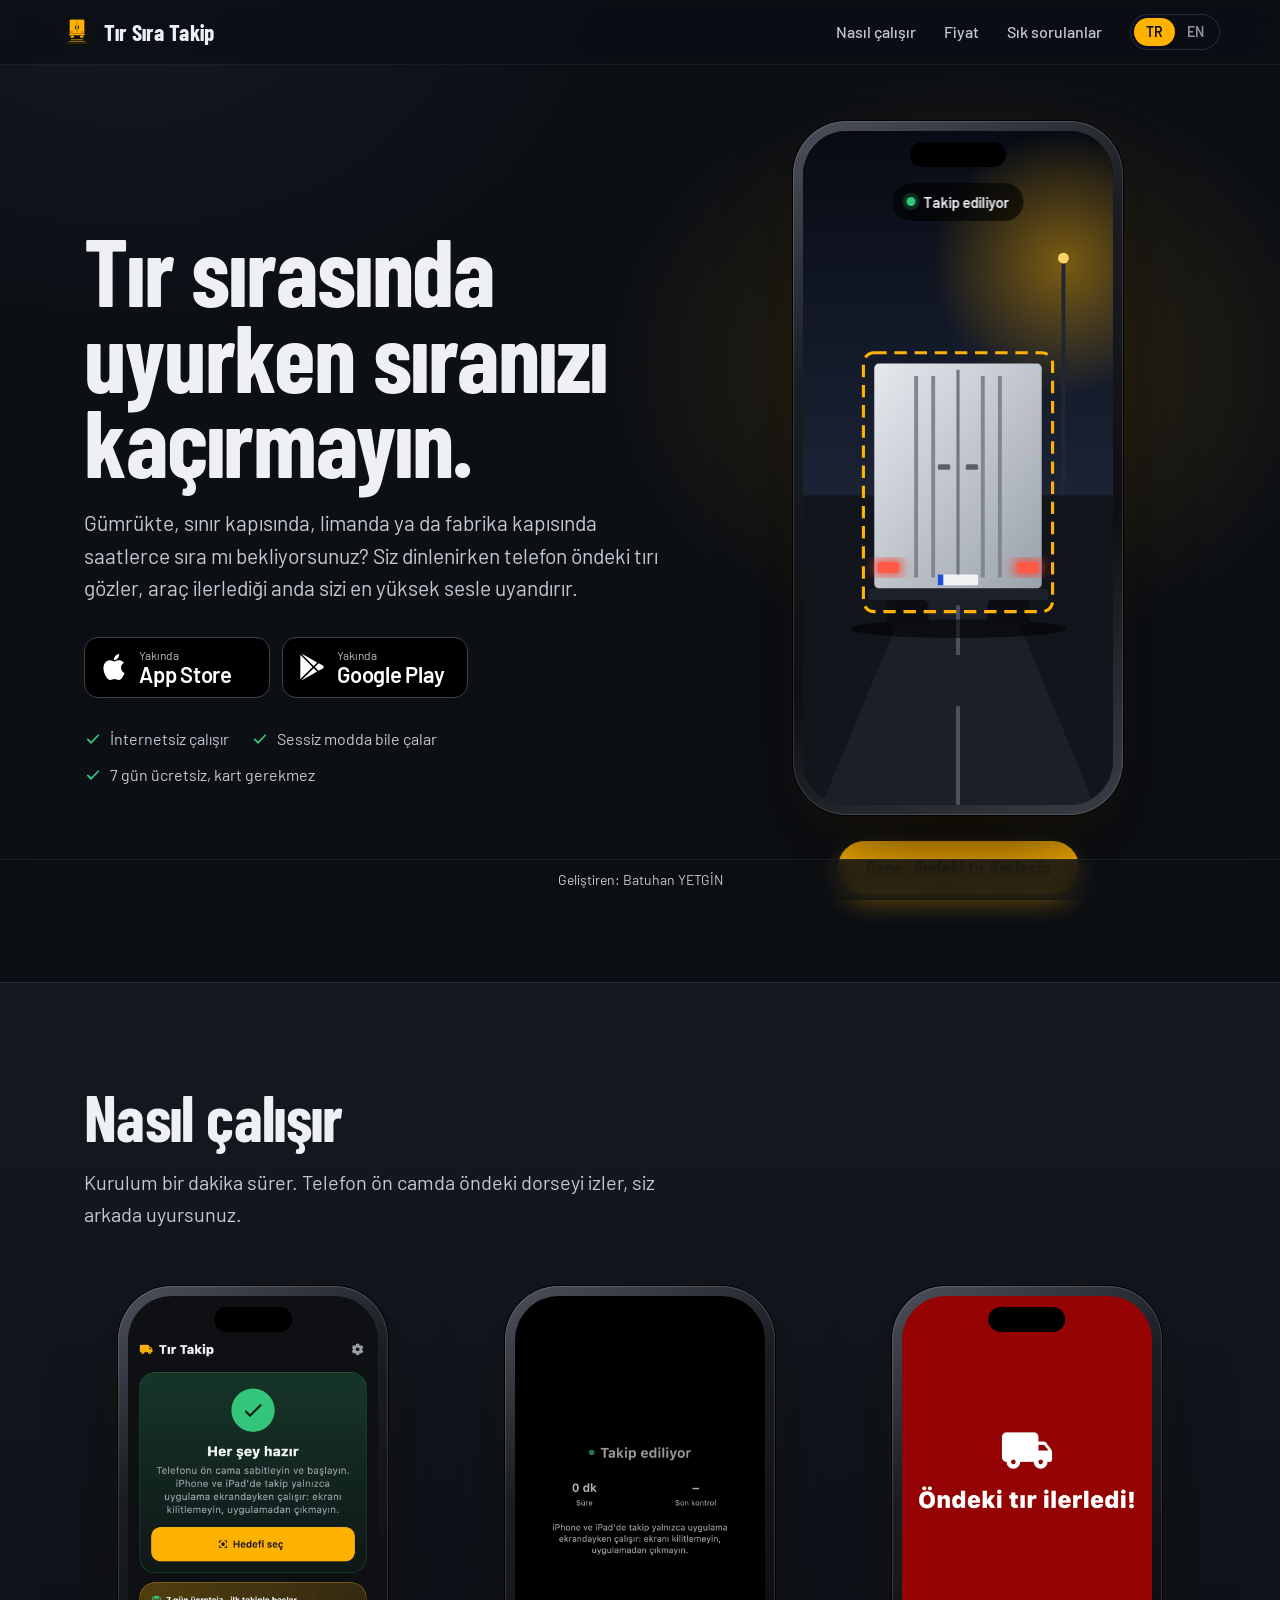
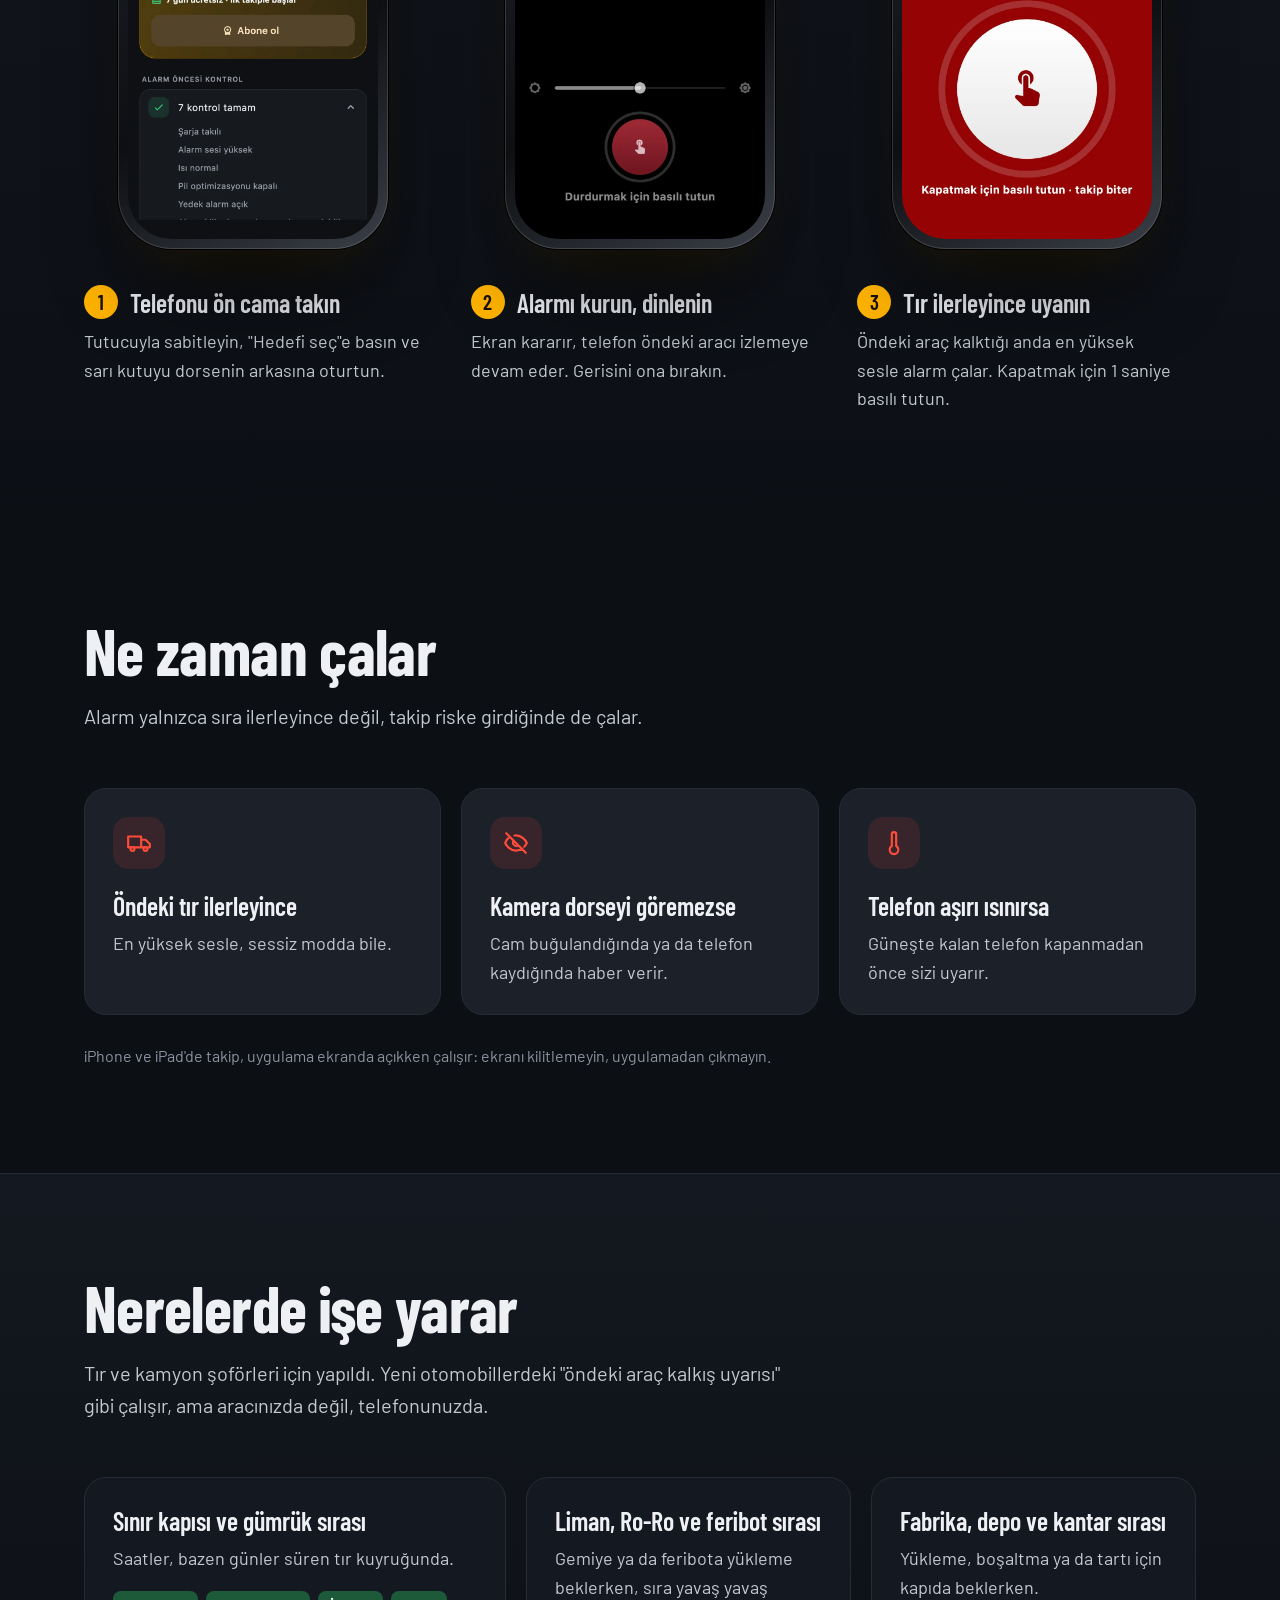
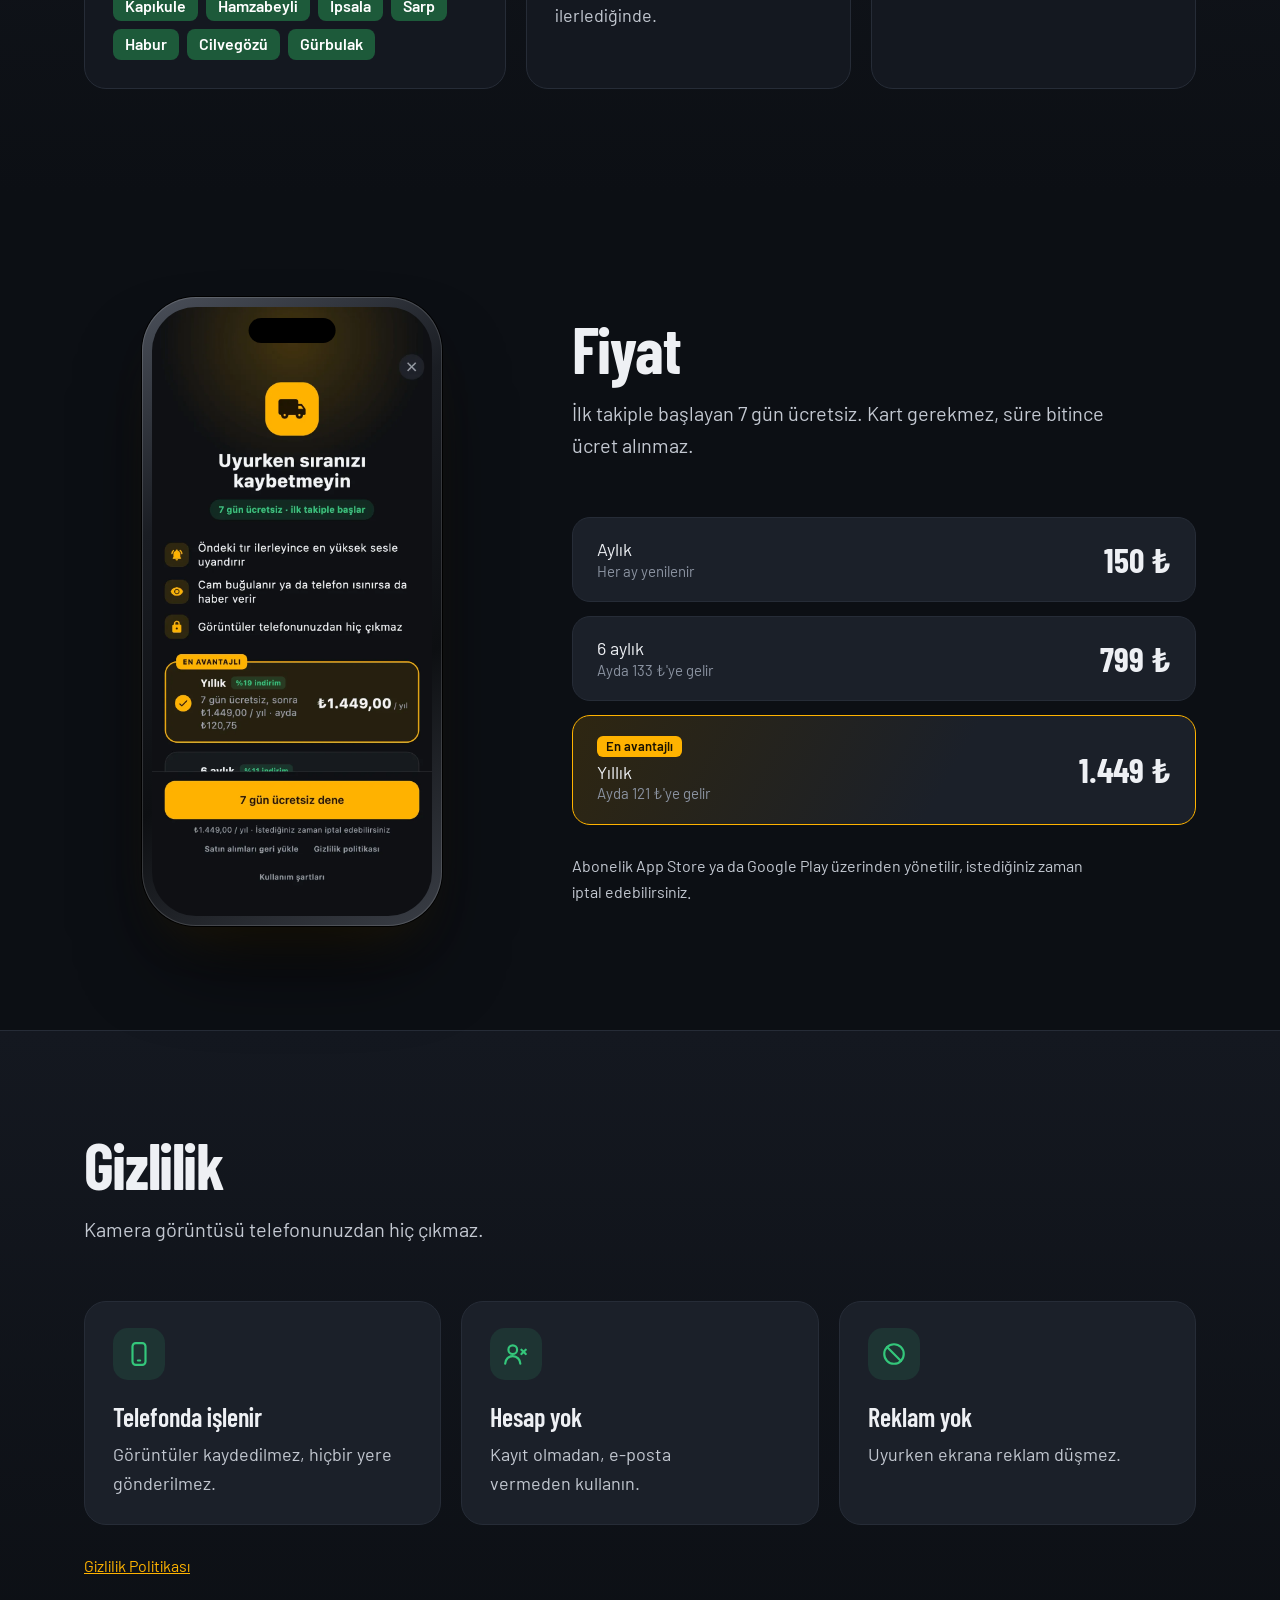
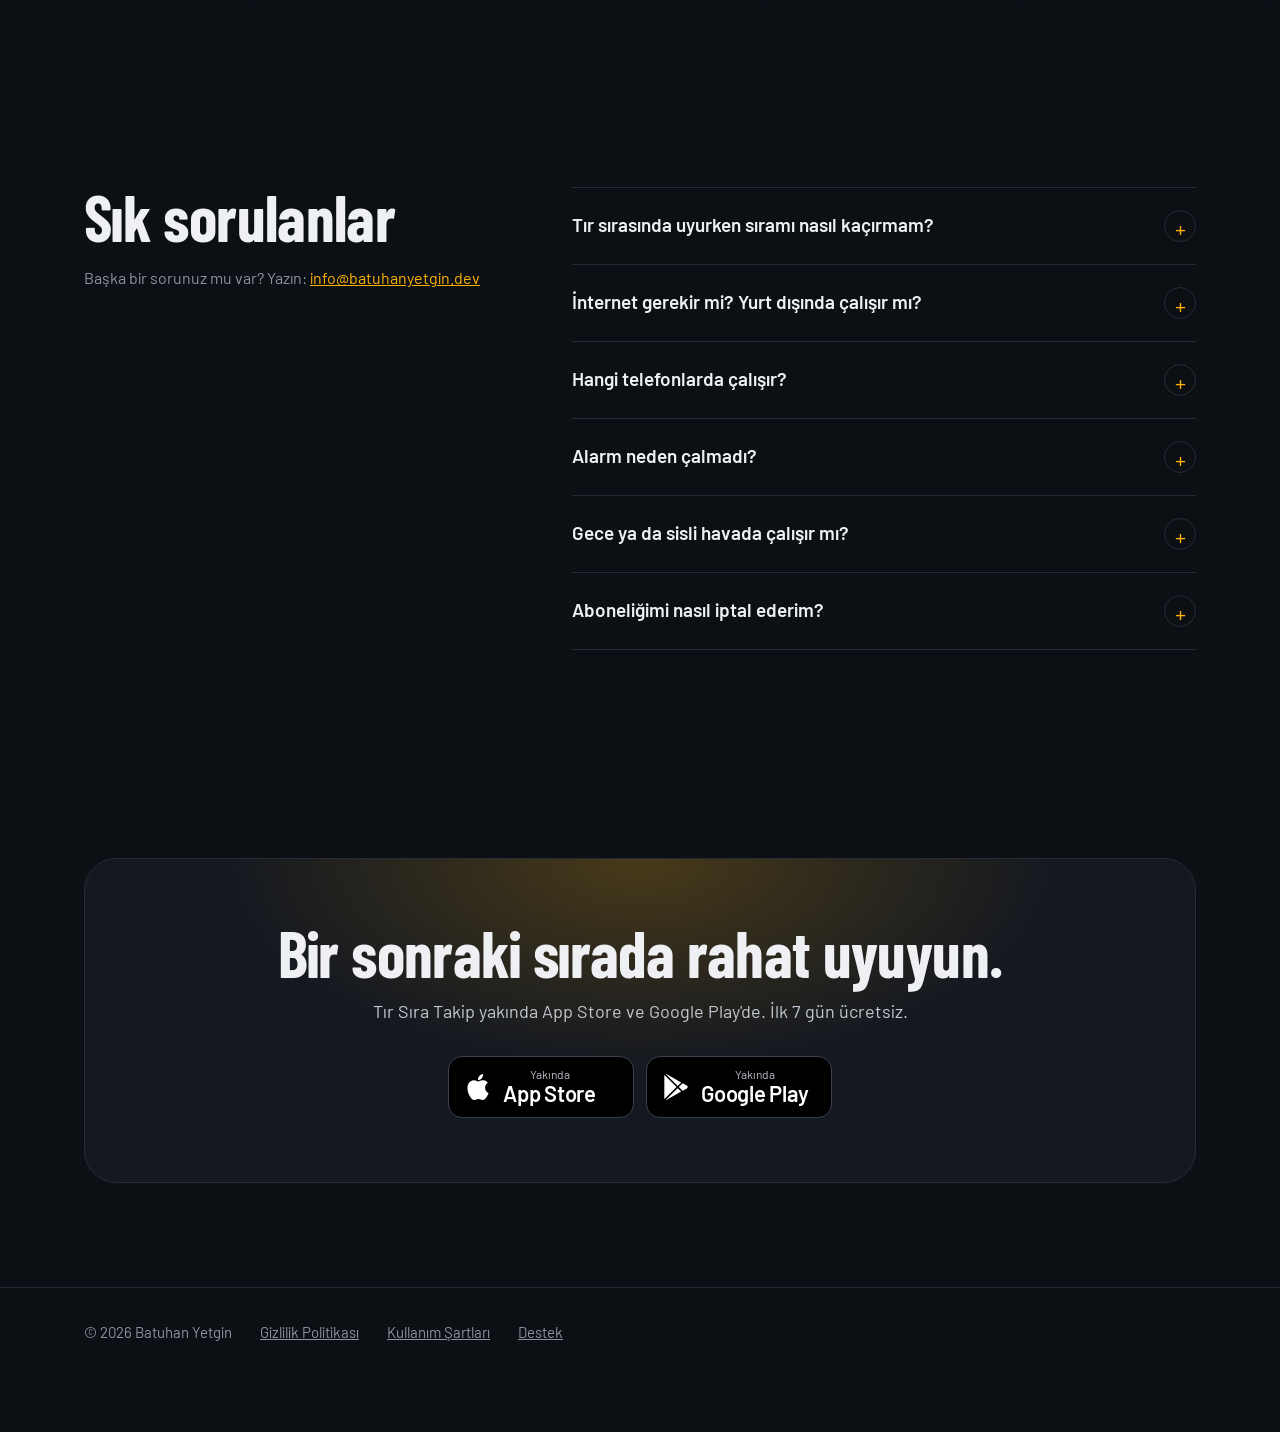
==== commit e6b8c9ff: "Her sayfada sabit alt şerit: Geliştiren / Developed by Batuhan YETGİN Co-Authored-By: Claude Opus 5." ====
--- a/index.html
+++ b/index.html
@@ -311,5 +311,6 @@
 </footer>
 
 <script src="/demo.js"></script>
+<div class="credit">Geliştiren: Batuhan YETGİN</div>
 </body>
 </html>
--- a/style.css
+++ b/style.css
@@ -207,3 +207,9 @@
   .trailer, .target, .alarm { transition: none; }
   .ring .alarm { animation: none; }
 }
+
+/* always-visible credit bar */
+body { padding-bottom: 40px; }
+.credit { position: fixed; z-index: 10; left: 0; right: 0; bottom: 0; padding: 9px 16px calc(9px + env(safe-area-inset-bottom));
+  text-align: center; font-size: 14px; color: var(--soft); background: rgba(12,15,20,.82);
+  -webkit-backdrop-filter: blur(14px); backdrop-filter: blur(14px); border-top: 1px solid rgba(255,255,255,.06); }
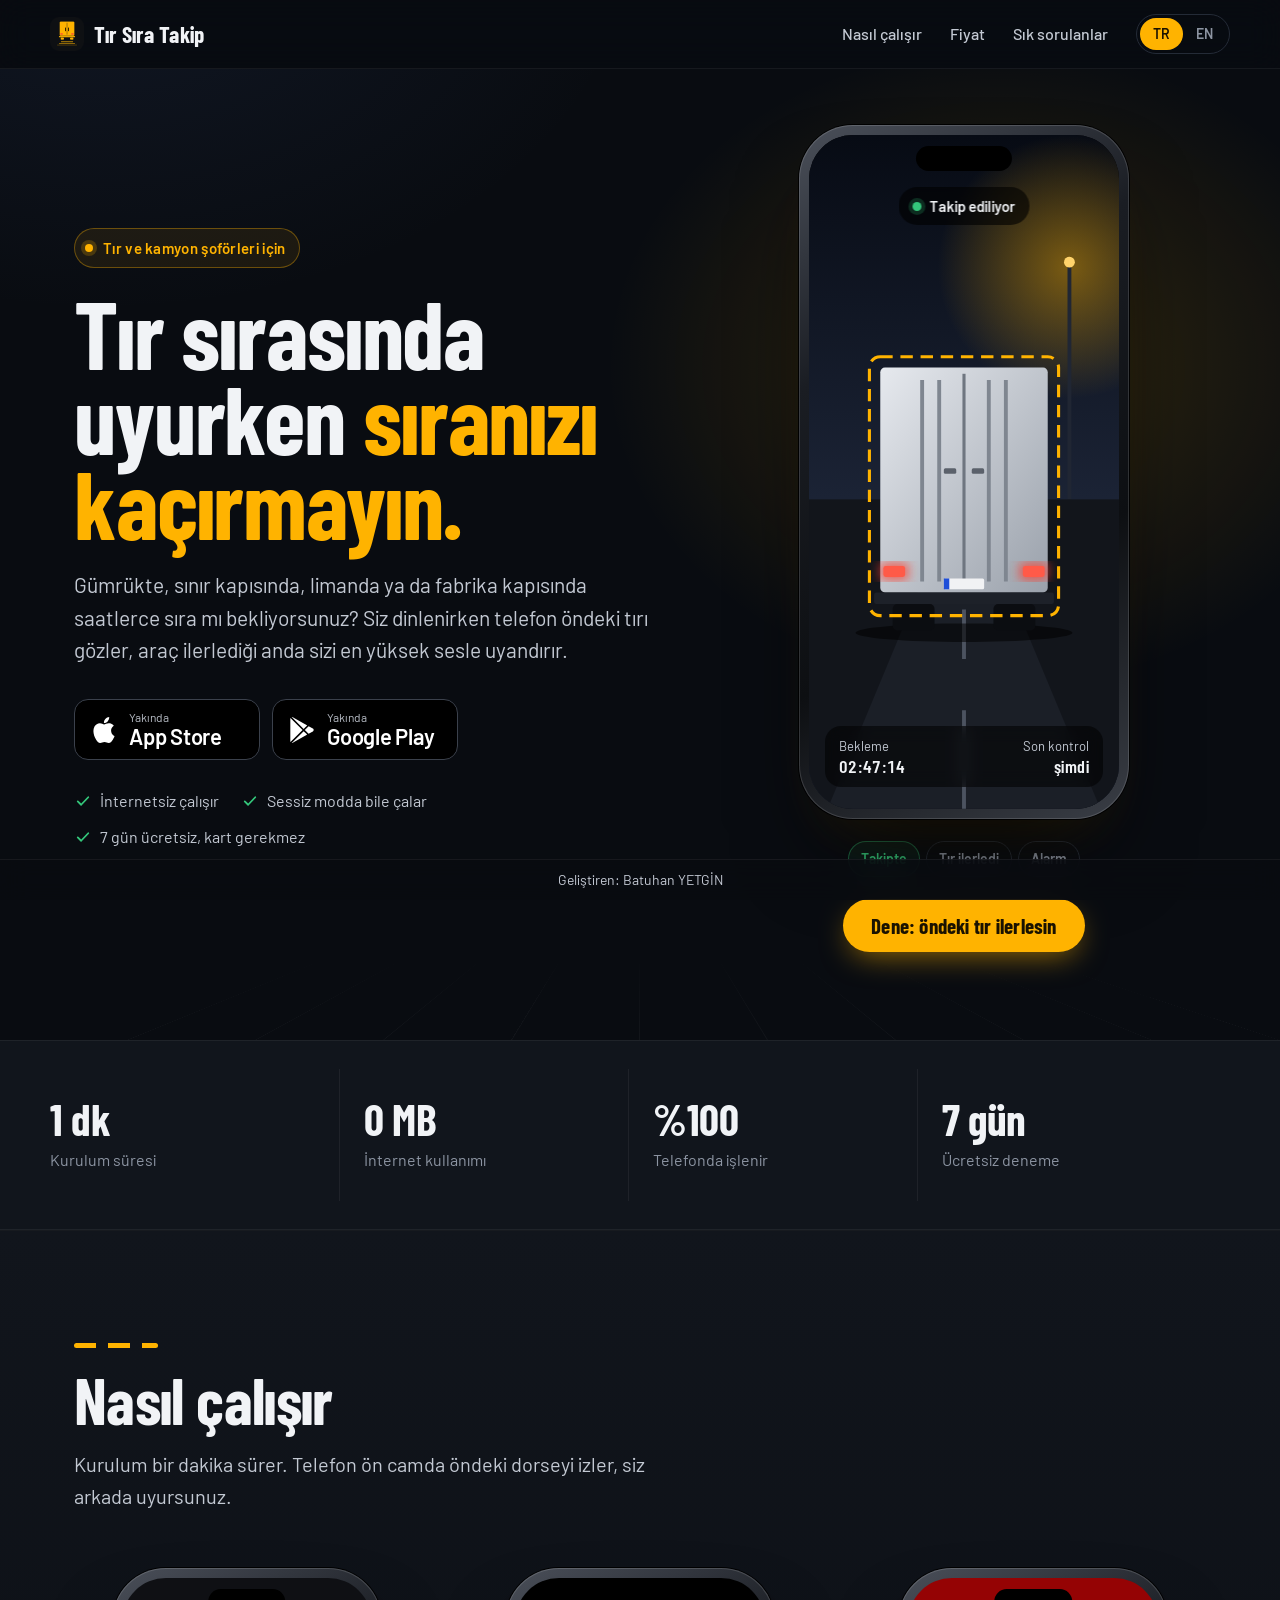
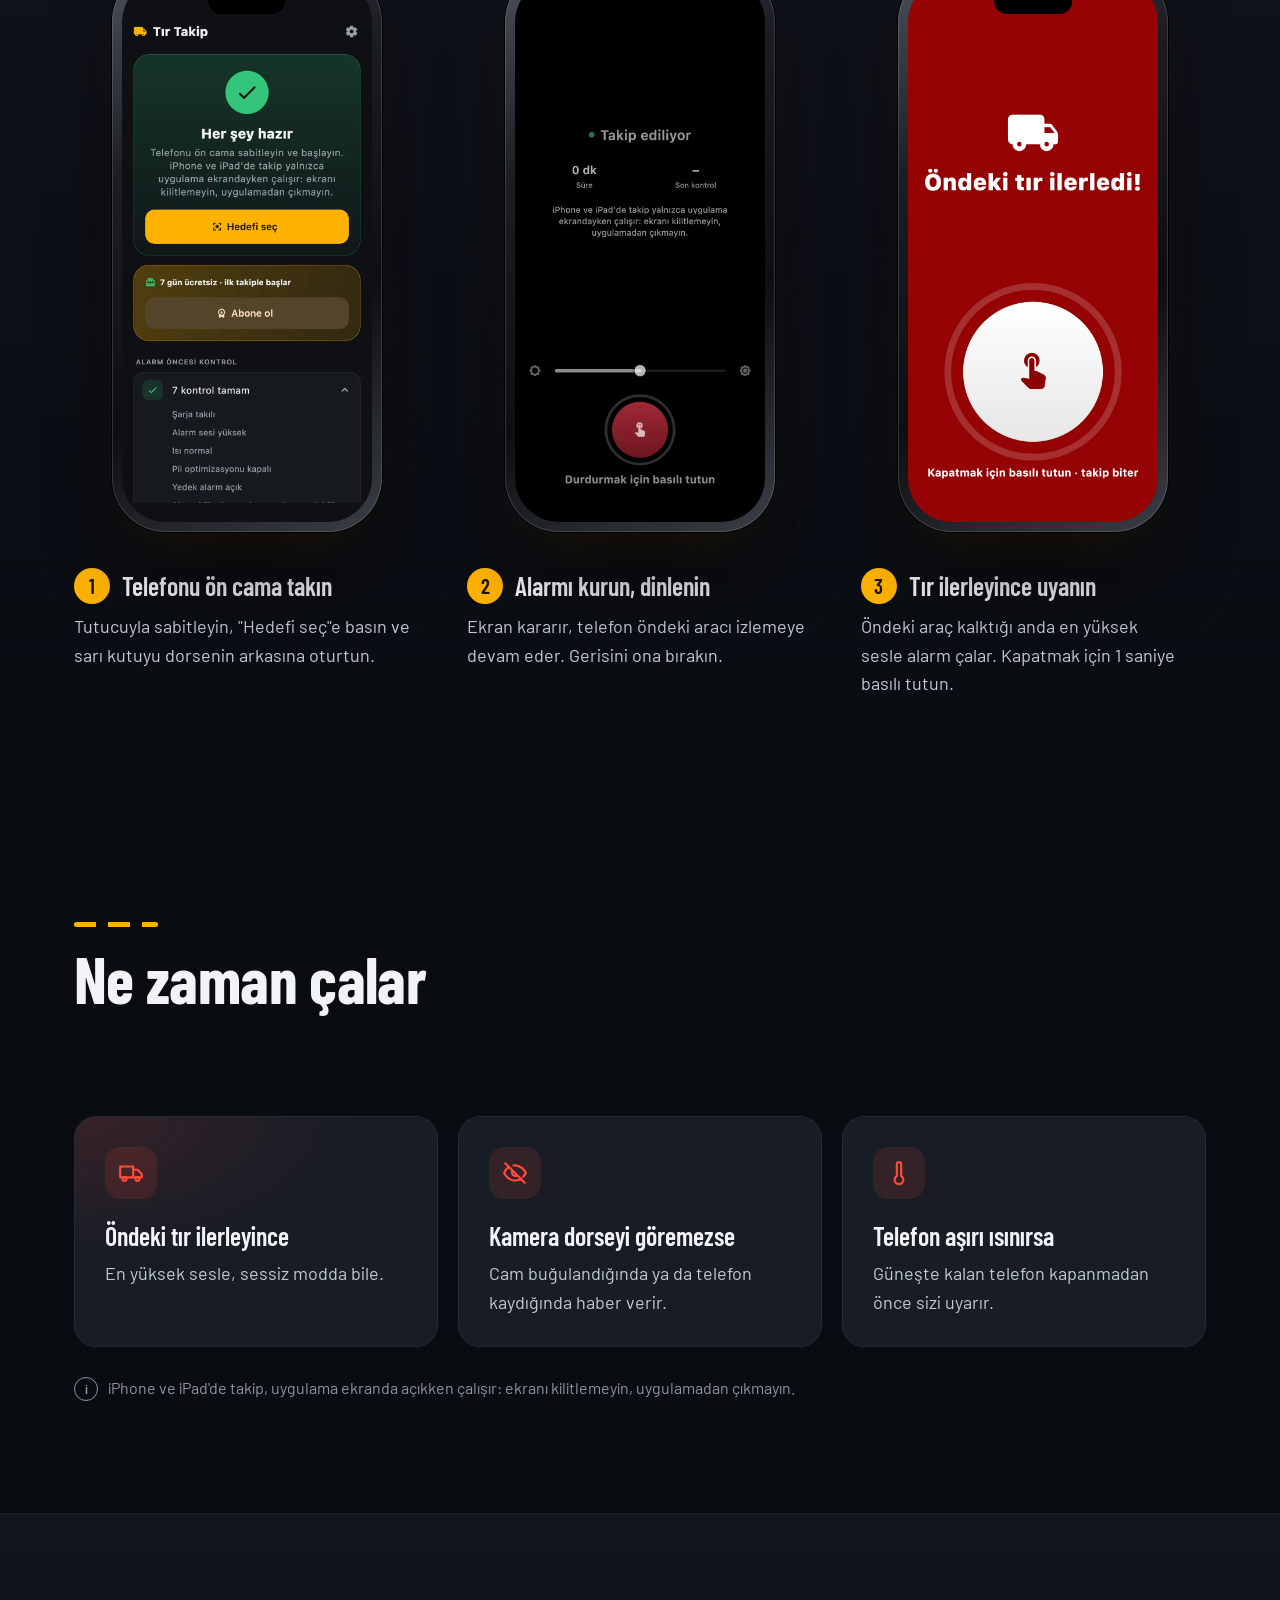
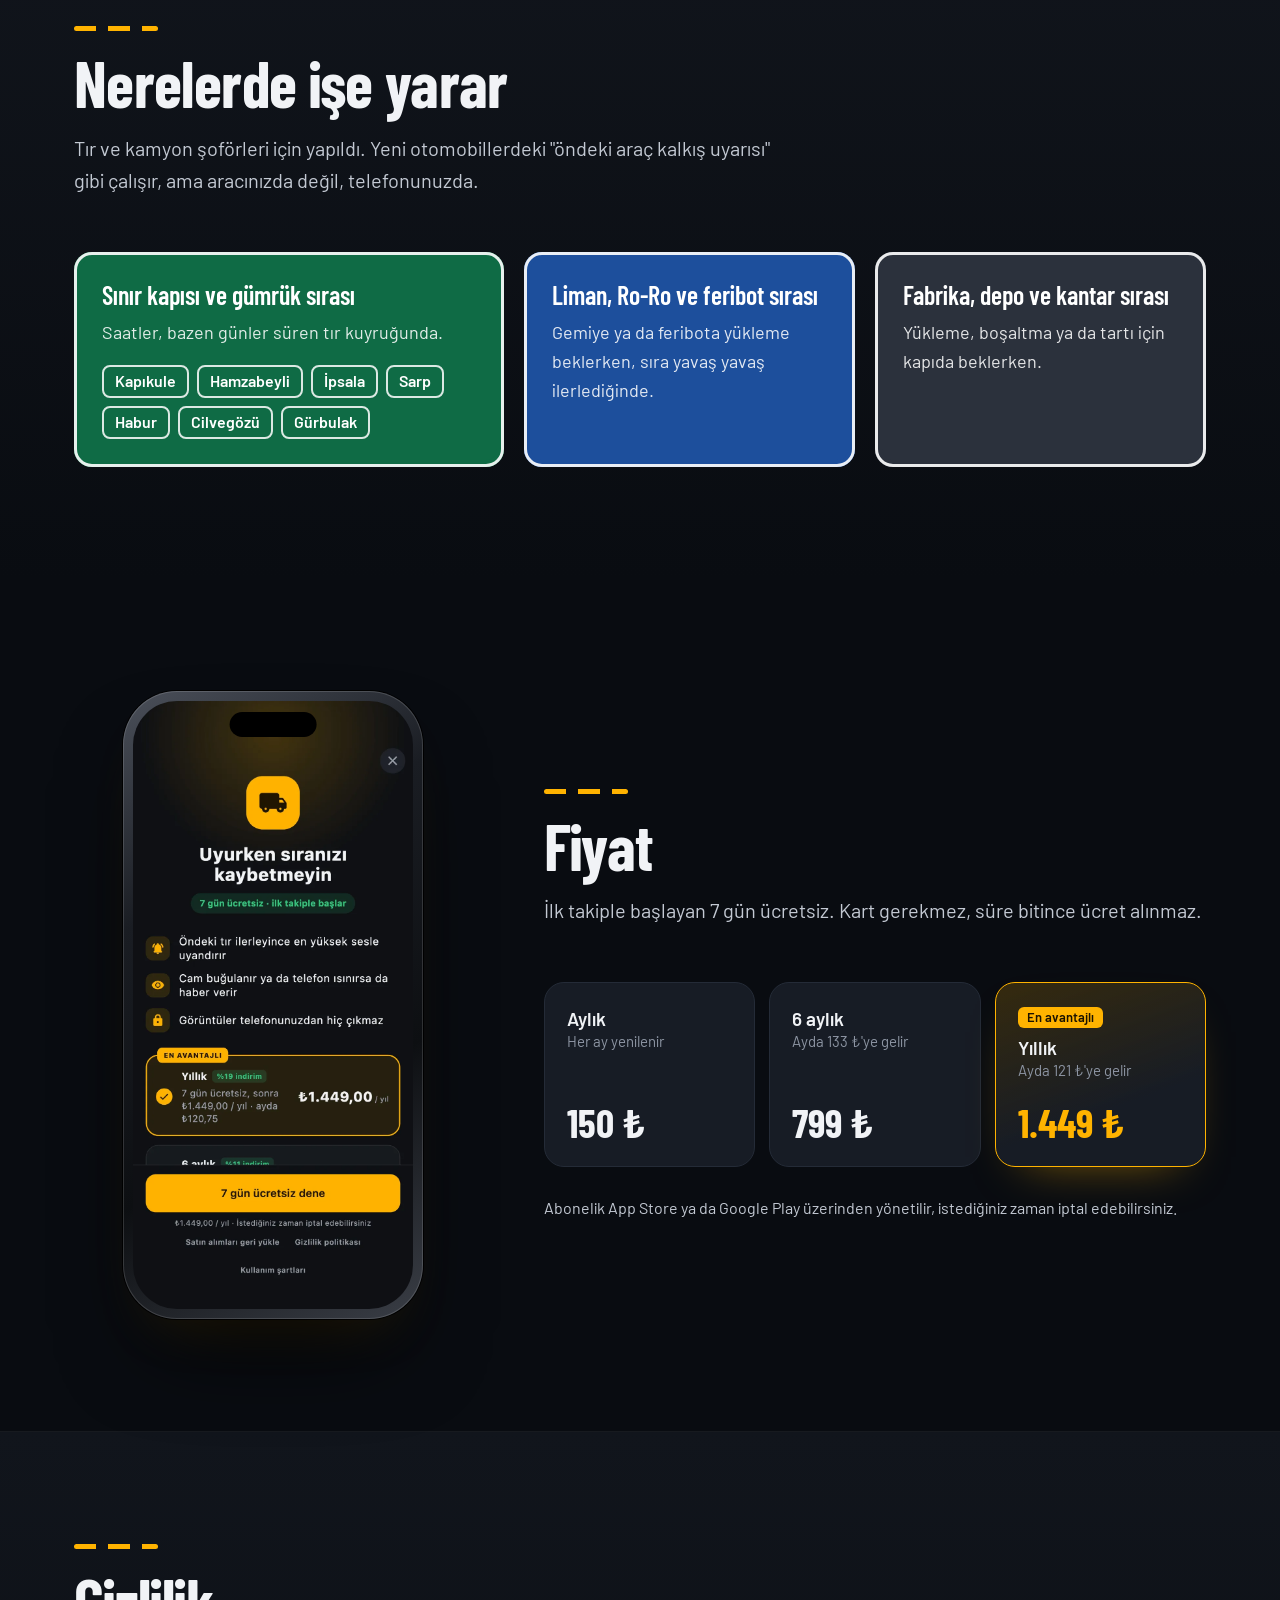
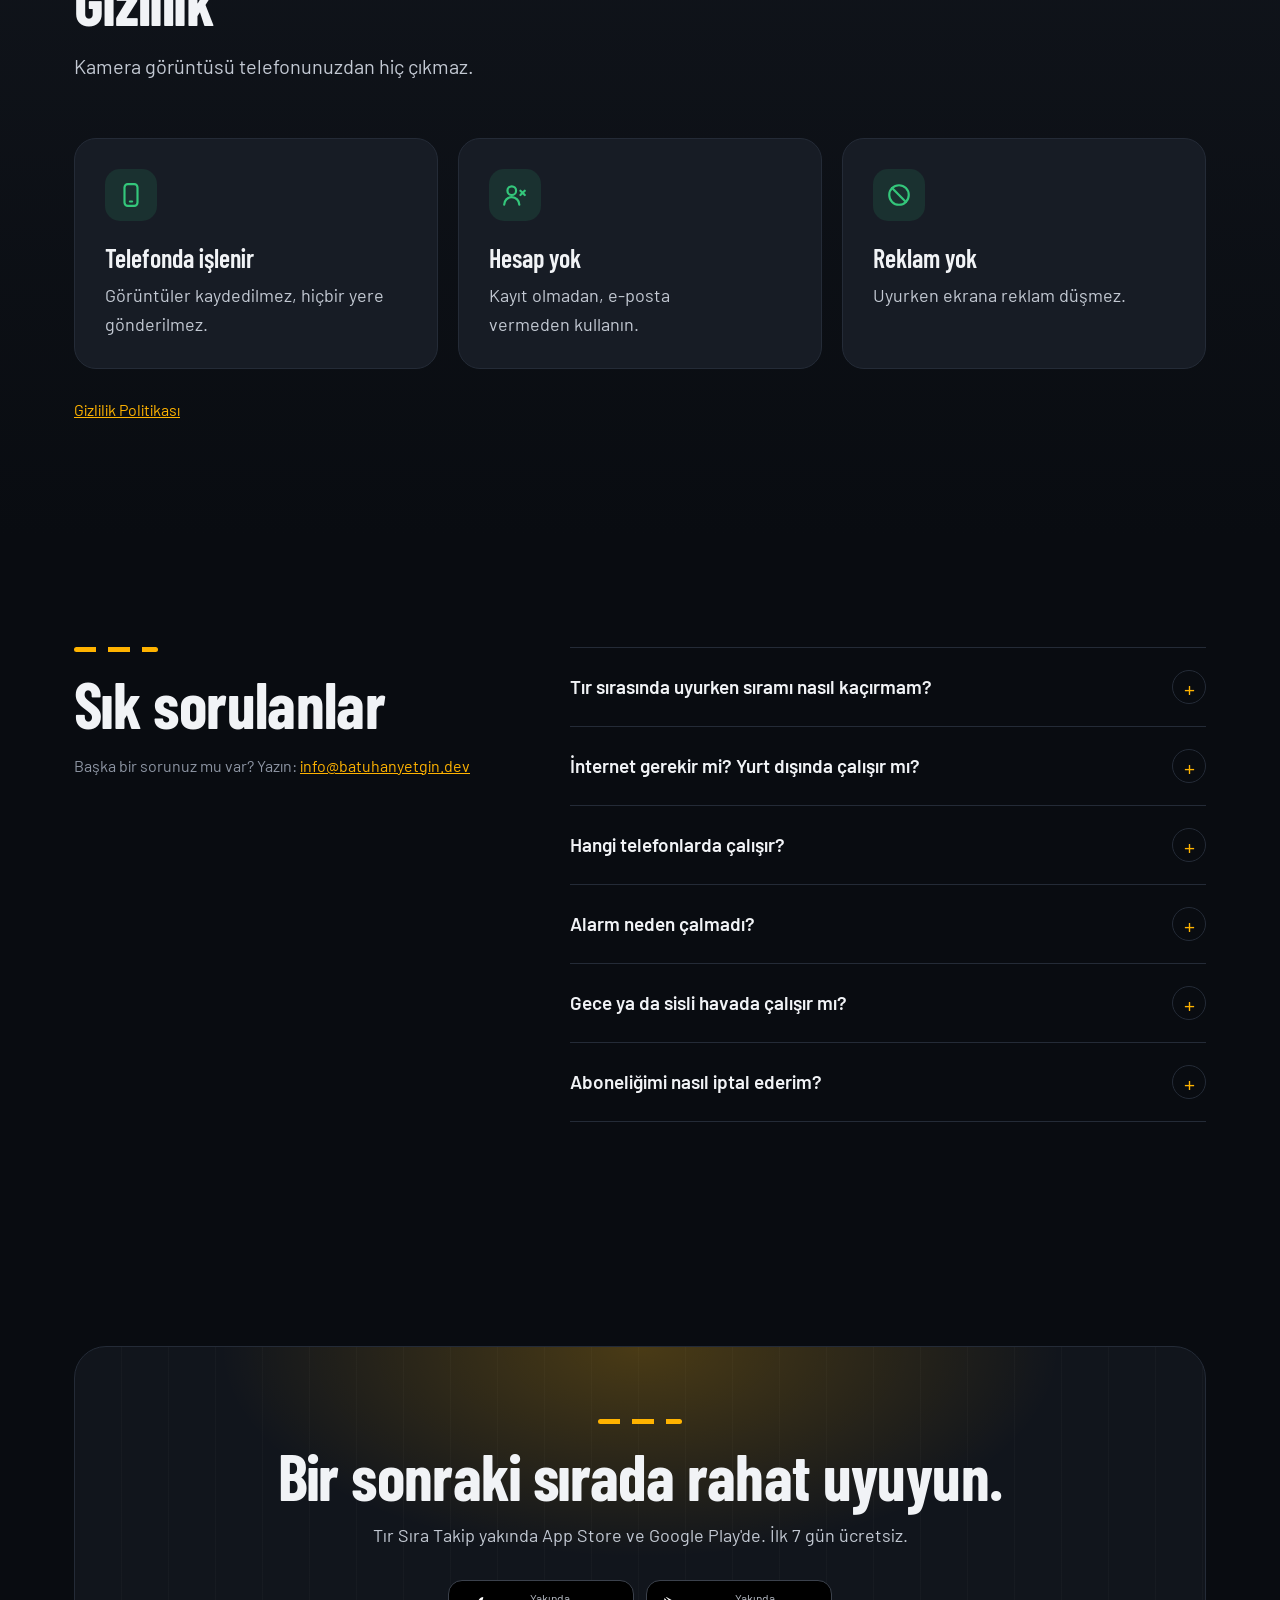
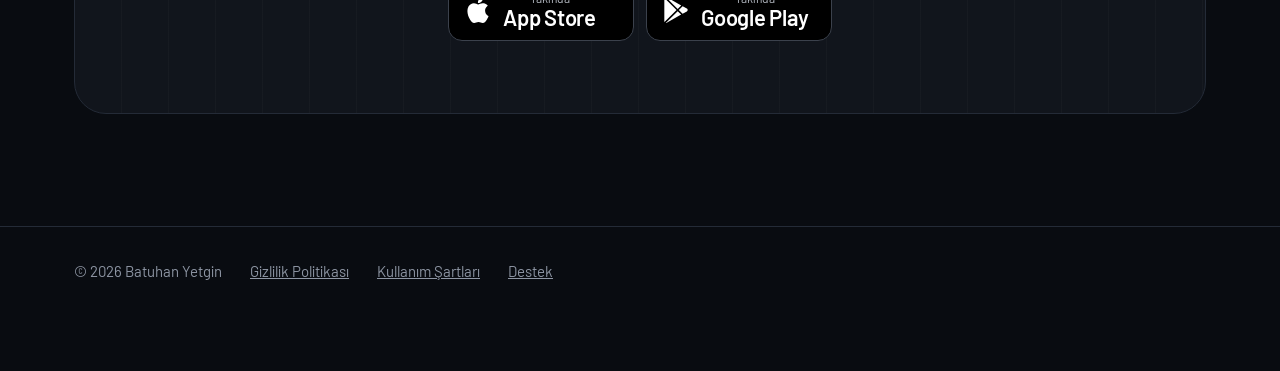
==== commit eacb7e34: "Yeniden tasarım: geliştirilmiş demo (aşama göstergesi, HUD, sesli/titreşimli alarm), rakam şeridi, t" ====
--- a/index.html
+++ b/index.html
@@ -87,7 +87,8 @@
 <div class="hero">
   <div class="wrap">
     <div>
-      <h1>Tır sırasında uyurken sıranızı kaçırmayın.</h1>
+      <p class="eyebrow">Tır ve kamyon şoförleri için</p>
+      <h1>Tır sırasında uyurken <em>sıranızı kaçırmayın.</em></h1>
       <p class="lede">Gümrükte, sınır kapısında, limanda ya da fabrika kapısında saatlerce sıra mı bekliyorsunuz? Siz dinlenirken telefon öndeki tırı gözler, araç ilerlediği anda sizi en yüksek sesle uyandırır.</p>
       <!-- Swap each span for <a class="badge" href="..."> once the app is live in that store. -->
       <div class="stores">
@@ -136,17 +137,23 @@
         </g>
         <rect class="target" x="78" y="286" width="244" height="334" rx="14" fill="none" stroke="#ffb300" stroke-width="4" stroke-dasharray="16 10"/>
       </svg>
-          <div class="chip"><i></i>Takip ediliyor</div>
+          <div class="chip"><i></i><span class="watch">Takip ediliyor</span><span class="moved">Hareket algılandı</span></div>
+          <div class="hud"><span>Bekleme<b id="clock">02:47:12</b></span><span>Son kontrol<b>şimdi</b></span></div>
           <div class="alarm" role="alert">
-            <svg width="72" height="56" viewBox="0 0 24 18" aria-hidden="true"><path fill="#fff" d="M2 0h11a2 2 0 0 1 2 2v2h3.5a1 1 0 0 1 .8.4l3.5 4.6a1 1 0 0 1 .2.6V14a1 1 0 0 1-1 1h-1a3 3 0 0 1-6 0H9a3 3 0 0 1-6 0H2a2 2 0 0 1-2-2V2a2 2 0 0 1 2-2Zm13 6v3h5.2l-2.3-3H15ZM6 13.5a1.5 1.5 0 1 0 0 3 1.5 1.5 0 0 0 0-3Zm12 0a1.5 1.5 0 1 0 0 3 1.5 1.5 0 0 0 0-3Z"/></svg>
+            <span class="bell"><svg width="72" height="56" viewBox="0 0 24 18" aria-hidden="true"><path fill="#fff" d="M2 0h11a2 2 0 0 1 2 2v2h3.5a1 1 0 0 1 .8.4l3.5 4.6a1 1 0 0 1 .2.6V14a1 1 0 0 1-1 1h-1a3 3 0 0 1-6 0H9a3 3 0 0 1-6 0H2a2 2 0 0 1-2-2V2a2 2 0 0 1 2-2Zm13 6v3h5.2l-2.3-3H15ZM6 13.5a1.5 1.5 0 1 0 0 3 1.5 1.5 0 0 0 0-3Zm12 0a1.5 1.5 0 1 0 0 3 1.5 1.5 0 0 0 0-3Z"/></svg></span>
             <strong>Öndeki tır ilerledi!</strong>
             <button id="stop">Alarmı kapat</button>
           </div>
         </div>
       </div>
+      <ol class="stages" aria-hidden="true"><li>Takipte</li><li>Tır ilerledi</li><li>Alarm</li></ol>
       <button class="try" id="try">Dene: öndeki tır ilerlesin</button>
     </div>
   </div>
+</div>
+
+<div class="stats">
+  <div class="wrap"><dl><div><dt>1 dk</dt><dd>Kurulum süresi</dd></div><div><dt>0 MB</dt><dd>İnternet kullanımı</dd></div><div><dt>%100</dt><dd>Telefonda işlenir</dd></div><div><dt>7 gün</dt><dd>Ücretsiz deneme</dd></div></dl></div>
 </div>
 
 <section id="nasil" class="alt">
--- a/style.css
+++ b/style.css
@@ -1,17 +1,23 @@
 :root {
-  --night: #0c0f14;
-  --cab: #141820;
-  --raise: #1b2029;
-  --line: #262c37;
-  --text: #eef0f4;
-  --soft: #c3c8d1;
-  --muted: #8b93a1;
+  --night: #090c11;
+  --cab: #11151c;
+  --raise: #171c25;
+  --line: #242b37;
+  --line-soft: rgba(255,255,255,.06);
+  --text: #f1f3f6;
+  --soft: #c3c9d3;
+  --muted: #8d95a3;
   --amber: #ffb300;
+  --amber-hi: #ffc533;
+  --on-amber: #1a1200;
   --tail: #ff4b3a;
   --alarm: #930000;
   --ok: #34c77b;
+  --sign-green: #0f6b45;
+  --sign-blue: #1d4f9c;
   --display: "Barlow Condensed", "Arial Narrow", sans-serif;
   --body: "Barlow", -apple-system, "Segoe UI", Roboto, sans-serif;
+  --ease: cubic-bezier(.2,.7,.2,1);
   color-scheme: dark;
 }
 * { box-sizing: border-box; }
@@ -31,41 +37,54 @@
 html[data-lang="tr"] [lang="en"]:not(html),
 html[data-lang="en"] [lang="tr"]:not(html) { display: none !important; }
 
-.wrap { max-width: 1160px; margin: 0 auto; padding: 0 24px; }
+.wrap { max-width: 1180px; margin: 0 auto; padding: 0 24px; }
 
 /* top bar */
-.top { position: sticky; top: 0; z-index: 10; background: rgba(12,15,20,.72);
+.top { position: sticky; top: 0; z-index: 10; background: rgba(9,12,17,.74);
   -webkit-backdrop-filter: saturate(160%) blur(16px); backdrop-filter: saturate(160%) blur(16px);
-  border-bottom: 1px solid rgba(255,255,255,.06); }
+  border-bottom: 1px solid var(--line-soft); }
 .bar { display: flex; align-items: center; justify-content: space-between; gap: 12px; padding: 14px 0; }
 .brand { display: flex; align-items: center; gap: 10px; color: var(--text); text-decoration: none;
   font: 700 23px/1 var(--display); letter-spacing: .01em; }
 .brand img { width: 34px; height: 34px; border-radius: 9px; }
 .links { display: flex; align-items: center; gap: 28px; }
-.links > a { color: var(--soft); text-decoration: none; font-size: 16px; font-weight: 500; }
+.links > a { color: var(--soft); text-decoration: none; font-size: 16px; font-weight: 500; transition: color .2s; }
 .links > a:hover { color: var(--text); }
 .lang { display: flex; border: 1px solid var(--line); border-radius: 999px; padding: 3px; }
 .lang button, .lang a { border: 0; text-decoration: none; background: none; color: var(--muted); font: 600 14px/1 var(--body);
-  padding: 7px 12px; border-radius: 999px; cursor: pointer; }
-.lang button[aria-pressed="true"], .lang a[aria-current] { background: var(--amber); color: var(--night); }
+  padding: 9px 13px; border-radius: 999px; cursor: pointer; transition: color .2s; }
+.lang a:hover, .lang button:hover { color: var(--text); }
+.lang button[aria-pressed="true"], .lang a[aria-current] { background: var(--amber); color: var(--on-amber); }
 
 /* hero */
-.hero { position: relative; isolation: isolate; }
+.hero { position: relative; isolation: isolate; overflow: hidden; }
 .hero::before { content: ""; position: absolute; z-index: -1; inset: -80px 0 0;
   background:
-    radial-gradient(520px 420px at 76% 38%, rgba(255,179,0,.16), transparent 70%),
-    radial-gradient(700px 500px at 10% 0%, rgba(80,110,170,.10), transparent 70%); }
+    radial-gradient(560px 460px at 78% 36%, rgba(255,179,0,.17), transparent 70%),
+    radial-gradient(760px 520px at 8% -4%, rgba(70,100,170,.13), transparent 70%); }
+/* road perspective lines fading into the hero floor */
+.hero::after { content: ""; position: absolute; z-index: -1; left: 0; right: 0; bottom: 0; height: 220px;
+  background: repeating-linear-gradient(90deg, transparent 0 calc(10% - 1px), rgba(255,255,255,.035) calc(10% - 1px) 10%);
+  -webkit-mask: linear-gradient(transparent, #000); mask: linear-gradient(transparent, #000);
+  transform: perspective(300px) rotateX(55deg); transform-origin: bottom; }
 .hero .wrap { display: grid; grid-template-columns: 1.1fr .9fr; gap: 56px; align-items: center; padding-top: 56px; padding-bottom: 88px; }
-h1 { font: 700 clamp(52px, 7.4vw, 96px)/.9 var(--display); margin: 0 0 24px; letter-spacing: -.012em; text-wrap: balance; }
+.eyebrow { display: inline-flex; align-items: center; gap: 10px; margin: 0 0 22px; padding: 7px 14px 7px 10px;
+  border: 1px solid rgba(255,179,0,.35); border-radius: 999px; background: rgba(255,179,0,.08);
+  color: var(--amber); font-size: 15px; font-weight: 600; letter-spacing: .02em; }
+.eyebrow::before { content: ""; width: 8px; height: 8px; border-radius: 50%; background: var(--amber);
+  box-shadow: 0 0 0 4px rgba(255,179,0,.2); }
+h1 { font: 700 clamp(52px, 7.4vw, 98px)/.9 var(--display); margin: 0 0 24px; letter-spacing: -.012em; text-wrap: balance; }
+h1 em { font-style: normal; color: var(--amber); }
 .lede { font-size: 21px; line-height: 1.55; color: var(--soft); max-width: 31em; margin: 0 0 32px; }
 .stores { display: flex; flex-wrap: wrap; gap: 12px; }
 .badge { display: inline-flex; align-items: center; gap: 12px; min-width: 186px; padding: 11px 20px 11px 16px;
-  border-radius: 14px; background: #000; border: 1px solid #3b414c; color: #fff; text-decoration: none; }
+  border-radius: 14px; background: #000; border: 1px solid #3b414c; color: #fff; text-decoration: none;
+  transition: border-color .2s, transform .2s var(--ease); }
 .badge svg { width: 26px; height: 26px; fill: #fff; }
 .badge span { display: flex; flex-direction: column; line-height: 1.1; }
 .badge small { font-size: 12px; color: #b9bec7; }
 .badge b { font: 600 22px/1.1 var(--body); letter-spacing: -.01em; }
-a.badge:hover { border-color: var(--amber); }
+a.badge:hover { border-color: var(--amber); transform: translateY(-2px); }
 .facts { display: flex; flex-wrap: wrap; gap: 10px 22px; list-style: none; margin: 28px 0 0; padding: 0; color: var(--soft); font-size: 16px; }
 .facts li { display: flex; align-items: center; gap: 8px; }
 .facts svg { width: 18px; height: 18px; stroke: var(--ok); fill: none; stroke-width: 2.4; stroke-linecap: round; stroke-linejoin: round; }
@@ -80,92 +99,162 @@
 .screen > img { width: 100%; height: 100%; object-fit: cover; }
 
 /* hero demo */
-.demo { display: flex; flex-direction: column; align-items: center; gap: 26px; }
-.demo .phone { max-width: 330px; }
+.demo { display: flex; flex-direction: column; align-items: center; gap: 22px; }
+.demo .phone { max-width: 330px; transition: transform .2s; }
+.ring .phone { animation: shake .12s linear 12; }
+@keyframes shake { 25% { transform: translateX(-3px) rotate(-.6deg); } 75% { transform: translateX(3px) rotate(.6deg); } }
 .cam { position: absolute; inset: 0; width: 100%; height: 100%; }
 .trailer { transform-box: view-box; transform-origin: 200px 470px; transition: transform 2s cubic-bezier(.45,0,.55,1); }
 .gone .trailer { transform: translateY(-14px) scale(.34); }
-.target { transition: opacity .3s; }
+.target { transition: opacity .3s, stroke .3s; }
 .gone .target { opacity: 0; }
 .chip { position: absolute; z-index: 2; top: 52px; left: 50%; transform: translateX(-50%); display: flex; align-items: center; gap: 8px;
   white-space: nowrap; padding: 7px 14px; border-radius: 999px; background: rgba(0,0,0,.6); font-size: 15px; font-weight: 600;
+  -webkit-backdrop-filter: blur(8px); backdrop-filter: blur(8px); transition: background .3s; }
+.chip i { width: 9px; height: 9px; border-radius: 50%; background: var(--ok); box-shadow: 0 0 0 4px rgba(52,199,123,.2);
+  animation: live 1.6s ease-in-out infinite; }
+@keyframes live { 50% { box-shadow: 0 0 0 7px rgba(52,199,123,0); } }
+.chip .moved { display: none; }
+.gone .chip { background: rgba(60,40,0,.75); color: var(--amber-hi); }
+.gone .chip i { background: var(--amber); box-shadow: 0 0 0 4px rgba(255,179,0,.25); }
+.gone .chip .watch { display: none; }
+.gone .chip .moved { display: inline; }
+.hud { position: absolute; z-index: 2; left: 16px; right: 16px; bottom: 22px; display: flex; justify-content: space-between; gap: 8px;
+  padding: 10px 14px; border-radius: 16px; background: rgba(0,0,0,.55); font-size: 13px; color: var(--soft);
   -webkit-backdrop-filter: blur(8px); backdrop-filter: blur(8px); }
-.chip i { width: 9px; height: 9px; border-radius: 50%; background: var(--ok); box-shadow: 0 0 0 4px rgba(52,199,123,.2); }
-.try { border: 0; border-radius: 999px; padding: 16px 28px; background: var(--amber); color: #1a1200;
-  font: 700 21px/1 var(--display); letter-spacing: .01em; cursor: pointer; box-shadow: 0 10px 30px -8px rgba(255,179,0,.6); }
-.try:hover { background: #ffc233; }
+.hud b { display: block; color: var(--text); font: 600 18px/1.1 var(--display); letter-spacing: .02em; font-variant-numeric: tabular-nums; }
+.hud span:last-child { text-align: right; }
+.try { position: relative; border: 0; border-radius: 999px; padding: 16px 28px; min-height: 52px; background: var(--amber); color: var(--on-amber);
+  font: 700 21px/1 var(--display); letter-spacing: .01em; cursor: pointer; box-shadow: 0 10px 30px -8px rgba(255,179,0,.6);
+  transition: background .2s, transform .2s var(--ease); }
+.try::after { content: ""; position: absolute; inset: 0; border-radius: inherit; box-shadow: 0 0 0 0 rgba(255,179,0,.5);
+  animation: invite 2.4s ease-out infinite; }
+@keyframes invite { 70%, 100% { box-shadow: 0 0 0 16px rgba(255,179,0,0); } }
+.try:hover { background: var(--amber-hi); transform: translateY(-2px); }
+.try:active { transform: translateY(0) scale(.98); }
 .alarm { position: absolute; z-index: 3; inset: 0; display: flex; flex-direction: column; align-items: center; justify-content: center;
   gap: 22px; padding: 24px; background: var(--alarm); text-align: center; opacity: 0; visibility: hidden; transition: opacity .25s; }
 .ring .alarm { opacity: 1; visibility: visible; animation: flash 1s steps(1) 3; }
 @keyframes flash { 50% { background: #b30000; } }
+.alarm .bell { position: relative; display: grid; place-items: center; width: 120px; height: 120px; }
+.alarm .bell::before, .alarm .bell::after { content: ""; position: absolute; inset: 0; border-radius: 50%; border: 2px solid rgba(255,255,255,.5);
+  opacity: 0; }
+.ring .alarm .bell::before { animation: wave 1.4s ease-out infinite; }
+.ring .alarm .bell::after { animation: wave 1.4s ease-out .7s infinite; }
+@keyframes wave { from { transform: scale(.55); opacity: 1; } to { transform: scale(1.35); opacity: 0; } }
 .alarm strong { font: 700 40px/1 var(--display); }
-.alarm button { border: 0; border-radius: 999px; padding: 14px 24px; background: #fff; color: var(--alarm);
+.alarm button { border: 0; border-radius: 999px; padding: 14px 24px; min-height: 48px; background: #fff; color: var(--alarm);
   font: 700 17px/1 var(--body); cursor: pointer; }
 
+/* demo phase indicator */
+.stages { display: flex; align-items: center; gap: 6px; margin: 0; padding: 0; list-style: none; font-size: 14px; font-weight: 600; color: var(--muted); }
+.stages li { display: flex; align-items: center; gap: 6px; padding: 6px 12px; border-radius: 999px; border: 1px solid var(--line);
+  transition: color .3s, border-color .3s, background .3s; }
+.stages li:nth-child(1) { color: var(--ok); border-color: rgba(52,199,123,.45); background: rgba(52,199,123,.08); }
+.gone .stages li:nth-child(1), .ring .stages li:nth-child(1) { color: var(--muted); border-color: var(--line); background: none; }
+.gone:not(.ring) .stages li:nth-child(2) { color: var(--amber); border-color: rgba(255,179,0,.45); background: rgba(255,179,0,.08); }
+.ring .stages li:nth-child(3) { color: #fff; border-color: var(--tail); background: rgba(255,75,58,.2); }
+
+/* stats strip */
+.stats { border-top: 1px solid var(--line-soft); border-bottom: 1px solid var(--line-soft); background: var(--cab); }
+.stats dl { display: grid; grid-template-columns: repeat(4, 1fr); margin: 0; }
+.stats div { padding: 28px 24px; border-left: 1px solid var(--line-soft); }
+.stats div:first-child { border-left: 0; padding-left: 0; }
+.stats dt { font: 700 44px/1 var(--display); color: var(--text); letter-spacing: -.01em; }
+.stats dd { margin: 6px 0 0; color: var(--muted); font-size: 16px; }
+
 /* sections */
-section { padding: 104px 0; }
-.alt { background: linear-gradient(var(--cab), var(--night)); border-top: 1px solid var(--line); }
+section { padding: 112px 0; }
+.alt { background: linear-gradient(var(--cab), var(--night)); border-top: 1px solid var(--line-soft); }
 h2 { font: 700 clamp(40px, 5.2vw, 64px)/.95 var(--display); margin: 0 0 18px; letter-spacing: -.01em; text-wrap: balance; }
+/* road-marking kicker above section titles */
+section h2::before { content: ""; display: block; width: 84px; height: 5px; margin-bottom: 22px; border-radius: 3px;
+  background: repeating-linear-gradient(90deg, var(--amber) 0 22px, transparent 22px 34px); }
+.cta h2::before { margin-inline: auto; }
 h3 { font: 600 26px/1.15 var(--display); margin: 0 0 8px; }
 .intro { color: var(--soft); font-size: 20px; max-width: 36em; margin: 0 0 56px; }
 p { text-wrap: pretty; }
 
-.steps { list-style: none; counter-reset: s; margin: 0; padding: 0; display: grid; grid-template-columns: repeat(3, 1fr); gap: 48px; }
+.steps { position: relative; list-style: none; counter-reset: s; margin: 0; padding: 0; display: grid; grid-template-columns: repeat(3, 1fr); gap: 48px; }
 .steps li { counter-increment: s; }
-.steps .phone { max-width: 270px; margin-bottom: 36px; }
-.steps h3::before { content: counter(s); display: inline-grid; place-items: center; width: 34px; height: 34px; margin-right: 12px;
-  border-radius: 50%; background: var(--amber); color: #1a1200; font-size: 21px; vertical-align: 3px; }
+.steps .phone { max-width: 270px; margin-bottom: 36px; transition: transform .35s var(--ease); }
+.steps li:hover .phone { transform: translateY(-6px); }
+.steps h3 { display: flex; align-items: center; gap: 12px; }
+.steps h3::before { content: counter(s); flex: none; display: grid; place-items: center; width: 36px; height: 36px;
+  border-radius: 50%; background: var(--amber); color: var(--on-amber); font-size: 21px; }
 .steps p { margin: 0; color: var(--soft); }
 
 .cards { display: grid; grid-template-columns: repeat(3, 1fr); gap: 20px; list-style: none; margin: 0; padding: 0; }
-.cards li { padding: 28px; border-radius: 22px; background: var(--raise); border: 1px solid var(--line); }
+.cards li, .privacy li { padding: 30px; border-radius: 22px; background: var(--raise); border: 1px solid var(--line);
+  transition: border-color .25s, transform .25s var(--ease); }
+.cards li:hover, .privacy li:hover { transform: translateY(-4px); }
+.cards li:hover { border-color: rgba(255,75,58,.5); }
+.cards li:first-child { background: radial-gradient(400px 200px at 0 0, rgba(255,75,58,.14), transparent 70%), var(--raise); }
 .cards p { margin: 0; color: var(--soft); }
 .ico { display: grid; place-items: center; width: 52px; height: 52px; margin-bottom: 22px; border-radius: 15px;
   background: rgba(255,75,58,.12); }
 .ico svg { width: 26px; height: 26px; stroke: var(--tail); fill: none; stroke-width: 2; stroke-linecap: round; stroke-linejoin: round; }
 .note { margin: 28px 0 0; color: var(--muted); max-width: 46em; font-size: 16px; }
-
+.cards + .note { display: flex; gap: 10px; }
+.cards + .note::before { content: "i"; flex: none; display: grid; place-items: center; width: 22px; height: 22px; margin-top: 2px;
+  border-radius: 50%; border: 1px solid var(--muted); font: 600 13px/1 var(--body); }
+
+/* places: styled as road signs */
 .places { display: grid; grid-template-columns: 1.3fr 1fr 1fr; gap: 20px; list-style: none; margin: 0; padding: 0; }
-.places li { padding: 28px; border-radius: 22px; border: 1px solid var(--line); background: var(--cab); }
-.places p { margin: 0; color: var(--soft); }
+.places > li { padding: 28px; border-radius: 18px; background: var(--sign-green); color: #fff;
+  box-shadow: inset 0 0 0 3px rgba(255,255,255,.9), inset 0 0 0 7px var(--sign-green); transition: transform .25s var(--ease); }
+.places > li:nth-child(2) { background: var(--sign-blue); box-shadow: inset 0 0 0 3px rgba(255,255,255,.9), inset 0 0 0 7px var(--sign-blue); }
+.places > li:nth-child(3) { background: #2b313c; box-shadow: inset 0 0 0 3px rgba(255,255,255,.9), inset 0 0 0 7px #2b313c; }
+.places > li:hover { transform: translateY(-4px); }
+.places p { margin: 0; color: rgba(255,255,255,.88); }
 .gates { display: flex; flex-wrap: wrap; gap: 8px; margin-top: 18px; padding: 0; list-style: none; }
-.gates li { padding: 5px 12px; border: 0; border-radius: 8px; background: #1d5a3a; color: #fff; font: 600 16px/1.3 var(--body); }
+.gates li { padding: 4px 11px; border: 2px solid rgba(255,255,255,.85); border-radius: 8px; color: #fff; font: 600 16px/1.3 var(--body); }
 
 /* pricing */
-.price { display: grid; grid-template-columns: .8fr 1.2fr; gap: 72px; align-items: center; }
-.plans { display: grid; gap: 14px; margin: 0 0 22px; padding: 0; list-style: none; }
-.plans li { display: flex; align-items: center; justify-content: space-between; gap: 16px; padding: 20px 24px;
-  border-radius: 18px; border: 1px solid var(--line); background: var(--raise); }
-.plans li > span { display: flex; flex-direction: column; line-height: 1.3; }
-.plans small { color: var(--muted); font-size: 15px; }
-.plans b { font: 700 34px/1 var(--display); white-space: nowrap; }
-.plans .best { border-color: var(--amber); background: linear-gradient(120deg, rgba(255,179,0,.14), var(--raise) 60%); }
-.tag { display: inline-block; width: fit-content; margin-bottom: 4px; padding: 2px 9px; border-radius: 6px; background: var(--amber);
-  color: #1a1200; font-size: 13px; font-weight: 600; font-style: normal; }
+.price { display: grid; grid-template-columns: .75fr 1.25fr; gap: 72px; align-items: center; }
+.plans { display: grid; grid-template-columns: repeat(3, 1fr); gap: 14px; margin: 0 0 22px; padding: 0; list-style: none; }
+.plans li { display: flex; flex-direction: column; justify-content: space-between; gap: 22px; padding: 24px 22px;
+  border-radius: 20px; border: 1px solid var(--line); background: var(--raise); transition: border-color .25s, transform .25s var(--ease); }
+.plans li:hover { transform: translateY(-4px); border-color: #3a4352; }
+.plans li > span { display: flex; flex-direction: column; line-height: 1.3; font-weight: 600; font-size: 19px; }
+.plans small { color: var(--muted); font-size: 15px; font-weight: 400; }
+.plans b { font: 700 40px/1 var(--display); white-space: nowrap; }
+.plans .best { border-color: var(--amber); background: linear-gradient(160deg, rgba(255,179,0,.18), var(--raise) 65%);
+  box-shadow: 0 20px 50px -30px rgba(255,179,0,.6); }
+.plans .best:hover { border-color: var(--amber); }
+.plans .best b { color: var(--amber); }
+.tag { display: inline-block; width: fit-content; margin-bottom: 8px; padding: 2px 9px; border-radius: 6px; background: var(--amber);
+  color: var(--on-amber); font-size: 13px; font-weight: 600; font-style: normal; }
 .price p { color: var(--soft); }
 
 .privacy { display: grid; grid-template-columns: 1fr 1fr 1fr; gap: 20px; list-style: none; margin: 0 0 24px; padding: 0; }
-.privacy li { padding: 26px 28px; border-radius: 22px; border: 1px solid var(--line); background: var(--raise); }
+.privacy li:hover { border-color: rgba(52,199,123,.45); }
 .privacy p { margin: 0; color: var(--soft); }
 .privacy .ico { background: rgba(52,199,123,.12); }
 .privacy .ico svg { stroke: var(--ok); }
 
 /* faq */
 .faq { display: grid; grid-template-columns: .8fr 1.2fr; gap: 72px; }
+.faq > div:first-child { align-self: start; position: sticky; top: 100px; }
 .faq .note { margin-top: 0; }
 details { border-bottom: 1px solid var(--line); }
 details:first-child { border-top: 1px solid var(--line); }
 summary { display: flex; justify-content: space-between; align-items: center; gap: 24px; padding: 22px 0;
-  cursor: pointer; font-weight: 600; font-size: 19px; list-style: none; }
+  cursor: pointer; font-weight: 600; font-size: 19px; list-style: none; transition: color .2s; }
+summary:hover { color: var(--amber-hi); }
 summary::-webkit-details-marker { display: none; }
-summary::after { content: "+"; flex: none; display: grid; place-items: center; width: 30px; height: 30px; border-radius: 50%;
-  border: 1px solid var(--line); color: var(--amber); font-size: 22px; font-weight: 400; transition: transform .2s; }
-details[open] summary::after { transform: rotate(45deg); }
+summary::after { content: "+"; flex: none; display: grid; place-items: center; width: 32px; height: 32px; border-radius: 50%;
+  border: 1px solid var(--line); color: var(--amber); font-size: 22px; font-weight: 400; transition: transform .2s, background .2s; }
+details[open] summary::after { transform: rotate(45deg); background: rgba(255,179,0,.1); }
 details p { color: var(--soft); margin: -6px 0 24px; max-width: 40em; }
 
 /* closing */
-.cta { position: relative; overflow: hidden; padding: 64px; border-radius: 32px; text-align: center;
-  background: radial-gradient(600px 300px at 50% 0%, rgba(255,179,0,.22), transparent 70%), var(--cab); border: 1px solid var(--line); }
+.cta { position: relative; overflow: hidden; padding: 72px 64px; border-radius: 32px; text-align: center;
+  background:
+    radial-gradient(600px 300px at 50% 0%, rgba(255,179,0,.24), transparent 70%),
+    repeating-linear-gradient(90deg, transparent 0 46px, rgba(255,255,255,.025) 46px 47px),
+    var(--cab);
+  border: 1px solid var(--line); }
 .cta h2 { margin-bottom: 14px; }
 .cta p { color: var(--soft); margin: 0 auto 30px; max-width: 30em; }
 .cta .stores { justify-content: center; }
@@ -183,16 +272,30 @@
 .date { color: var(--muted) !important; }
 .warn { border-left: 4px solid var(--tail); padding: 2px 0 2px 16px; }
 
+/* scroll reveal (class added by demo.js, so content stays visible without JS) */
+.reveal { opacity: 0; transform: translateY(24px); transition: opacity .6s var(--ease), transform .6s var(--ease); }
+.reveal.in { opacity: 1; transform: none; }
+
 @media (max-width: 900px) {
   .links > a { display: none; }
   .hero .wrap, .price, .faq { grid-template-columns: 1fr; gap: 48px; }
   .hero .wrap { padding-top: 28px; padding-bottom: 64px; }
-  section { padding: 72px 0; }
+  section { padding: 76px 0; }
+  .stats dl { grid-template-columns: 1fr 1fr; }
+  .stats div { padding: 22px 0 22px 20px; }
+  .stats div:nth-child(odd) { border-left: 0; padding-left: 0; }
+  .stats div:nth-child(n+3) { border-top: 1px solid var(--line-soft); }
   .steps { grid-template-columns: 1fr; gap: 64px; }
   .cards, .places, .privacy { grid-template-columns: 1fr; }
   .price .phone { order: 1; max-width: 260px; }
+  .faq > div:first-child { position: static; }
   .intro { margin-bottom: 40px; }
-  .cta { padding: 44px 22px; }
+  .cta { padding: 48px 22px; }
+}
+@media (max-width: 640px) {
+  .plans { grid-template-columns: 1fr; }
+  .plans li { flex-direction: row; align-items: center; padding: 18px 20px; }
+  .plans b { font-size: 34px; }
 }
 @media (max-width: 480px) {
   .wrap { padding: 0 16px; }
@@ -200,16 +303,18 @@
   .lede { font-size: 19px; }
   .badge { min-width: 0; flex: 1; gap: 10px; padding: 10px 12px; }
   .badge b { font-size: 19px; white-space: nowrap; }
-  .plans li { padding: 16px 18px; }
+  .stats dt { font-size: 36px; }
+  .stages { font-size: 13px; }
+  .stages li { padding: 6px 9px; }
 }
 @media (prefers-reduced-motion: reduce) {
   html { scroll-behavior: auto; }
-  .trailer, .target, .alarm { transition: none; }
-  .ring .alarm { animation: none; }
+  *, *::before, *::after { animation: none !important; transition: none !important; }
+  .reveal { opacity: 1; transform: none; }
 }
 
 /* always-visible credit bar */
 body { padding-bottom: 40px; }
 .credit { position: fixed; z-index: 10; left: 0; right: 0; bottom: 0; padding: 9px 16px calc(9px + env(safe-area-inset-bottom));
-  text-align: center; font-size: 14px; color: var(--soft); background: rgba(12,15,20,.82);
-  -webkit-backdrop-filter: blur(14px); backdrop-filter: blur(14px); border-top: 1px solid rgba(255,255,255,.06); }
+  text-align: center; font-size: 14px; color: var(--soft); background: rgba(9,12,17,.82);
+  -webkit-backdrop-filter: blur(14px); backdrop-filter: blur(14px); border-top: 1px solid var(--line-soft); }
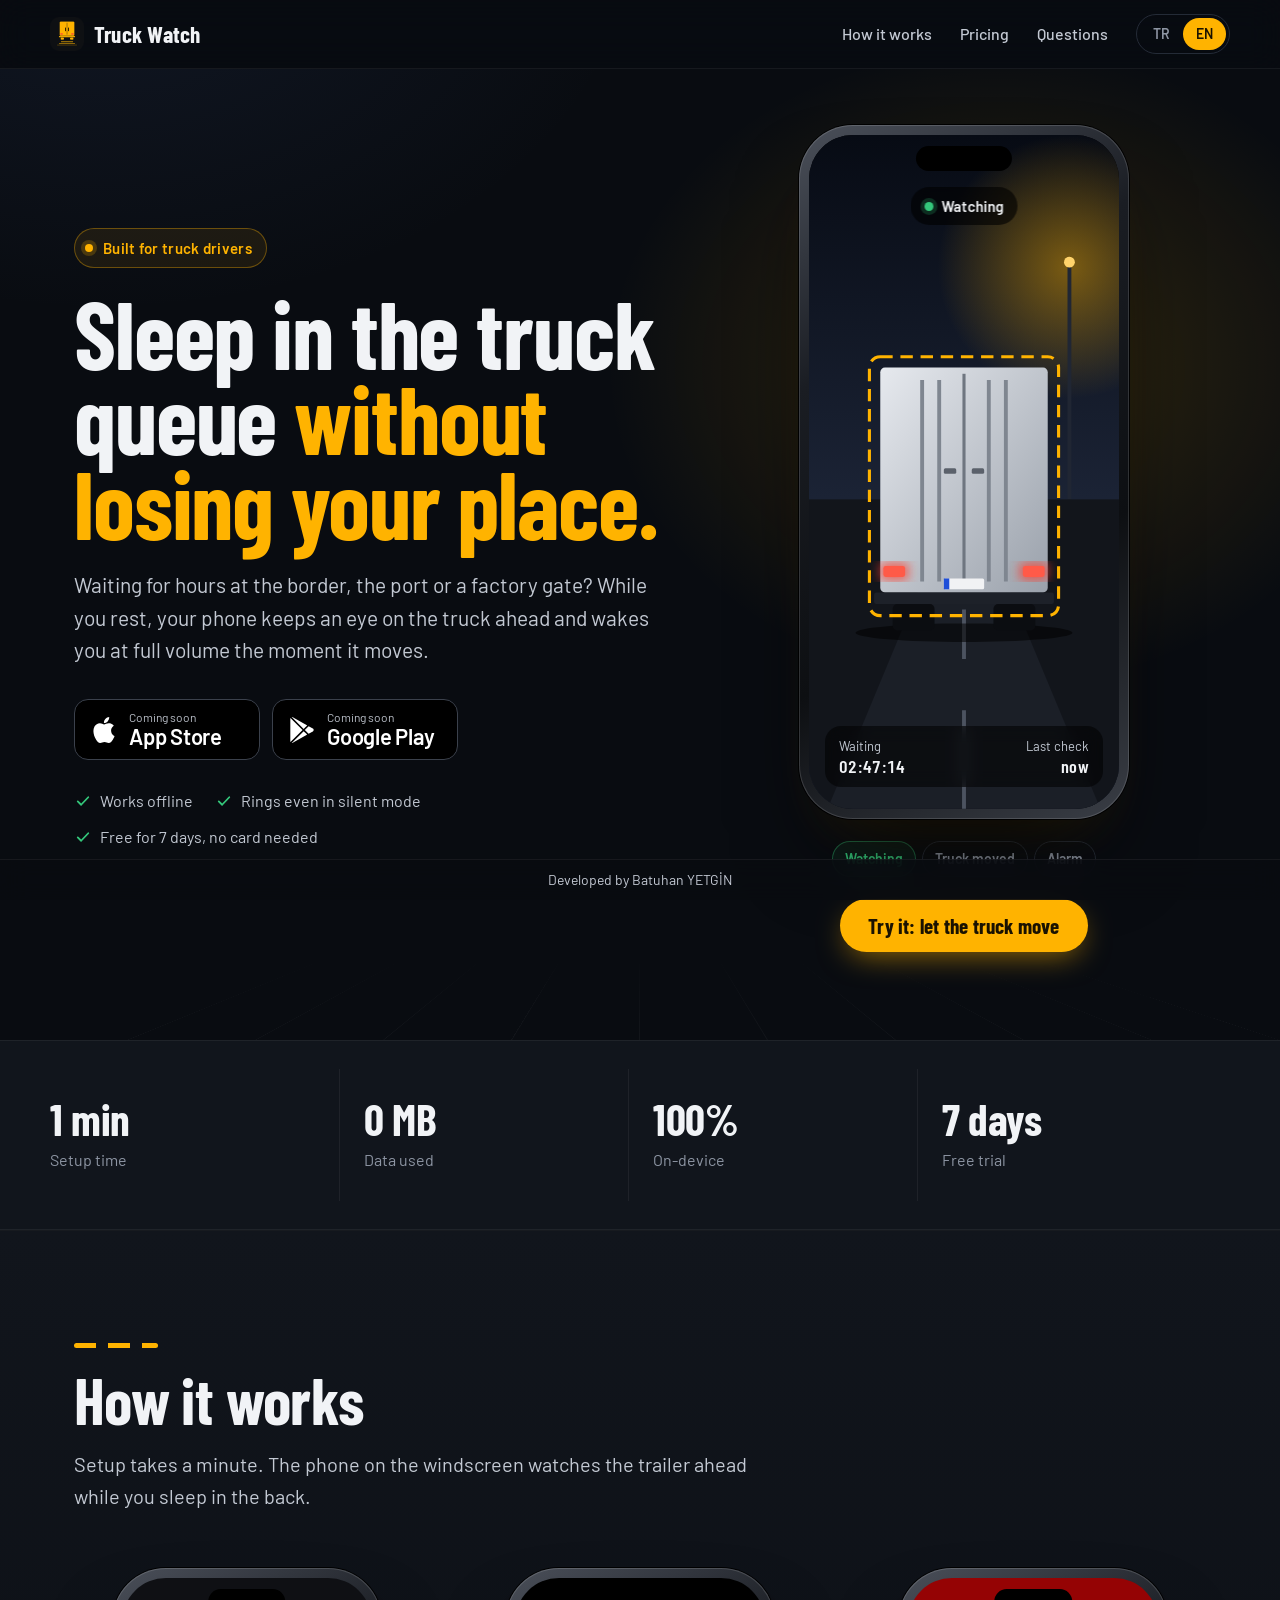
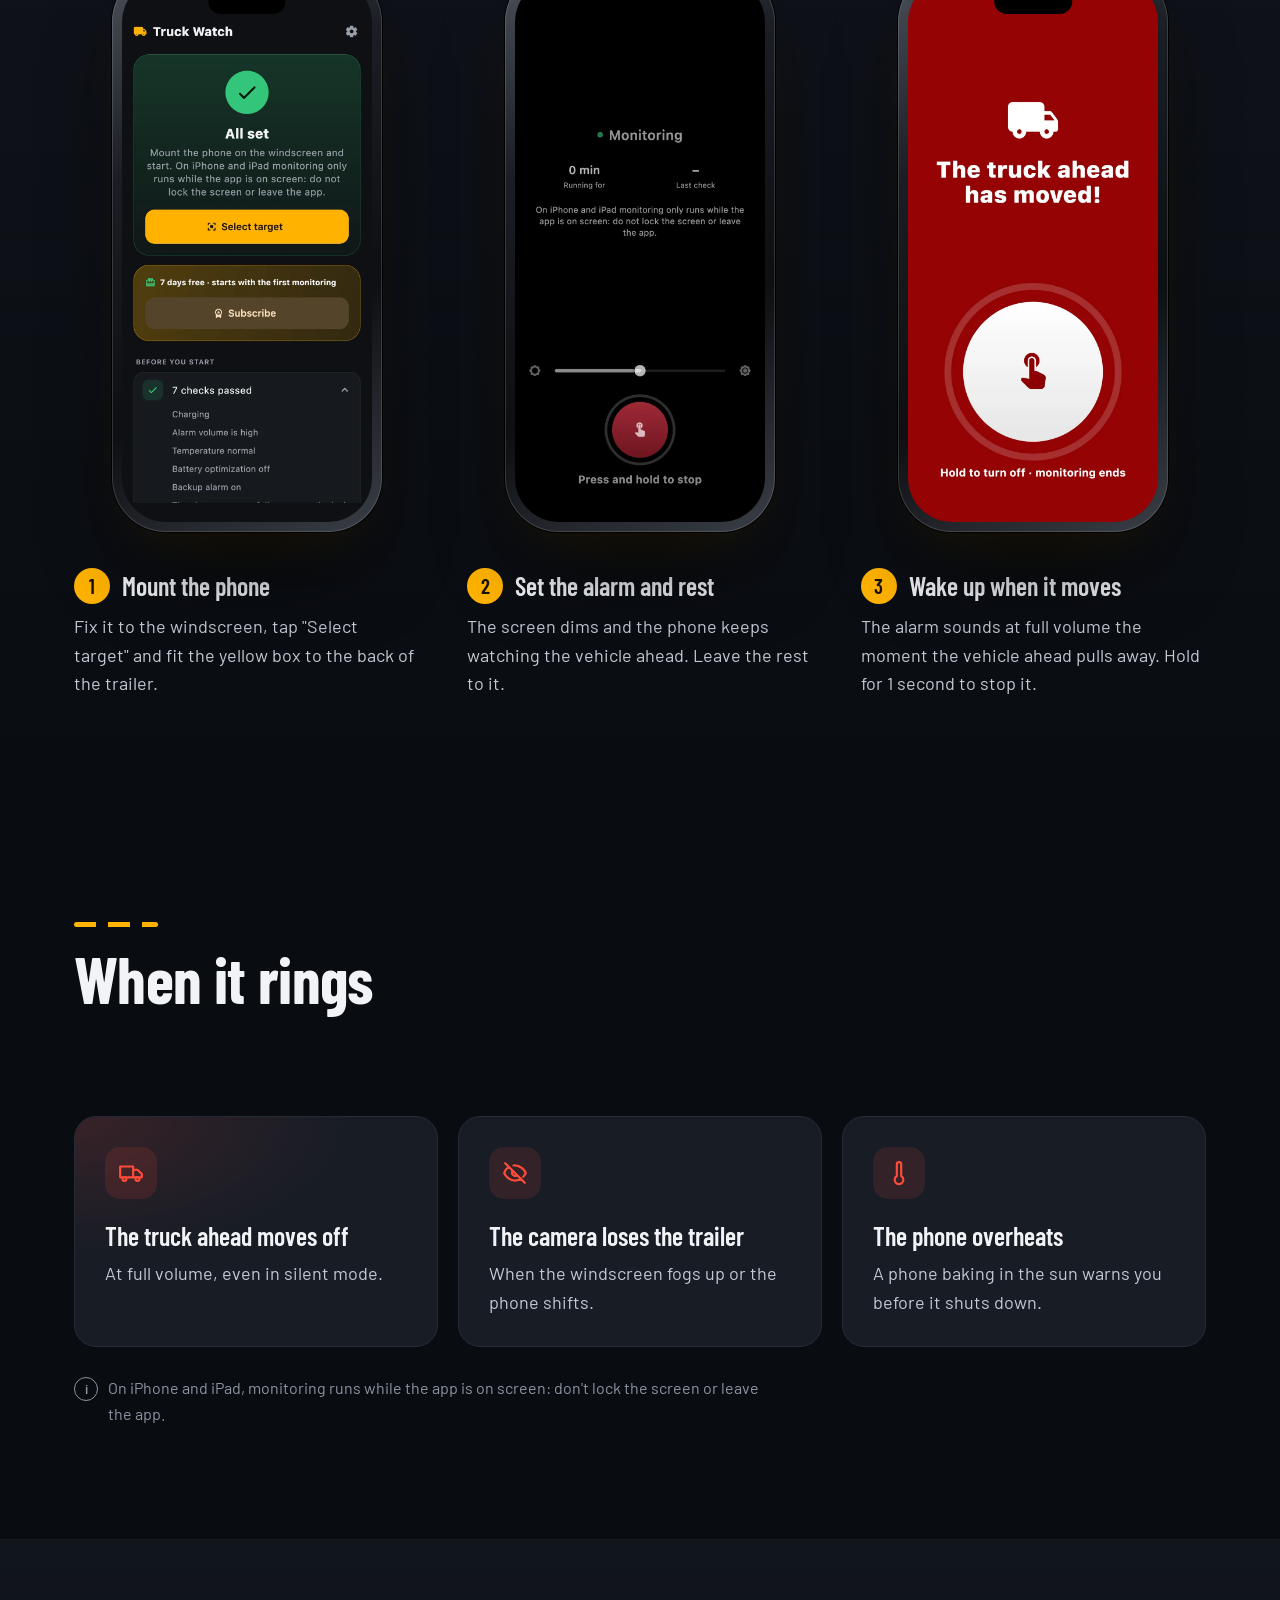
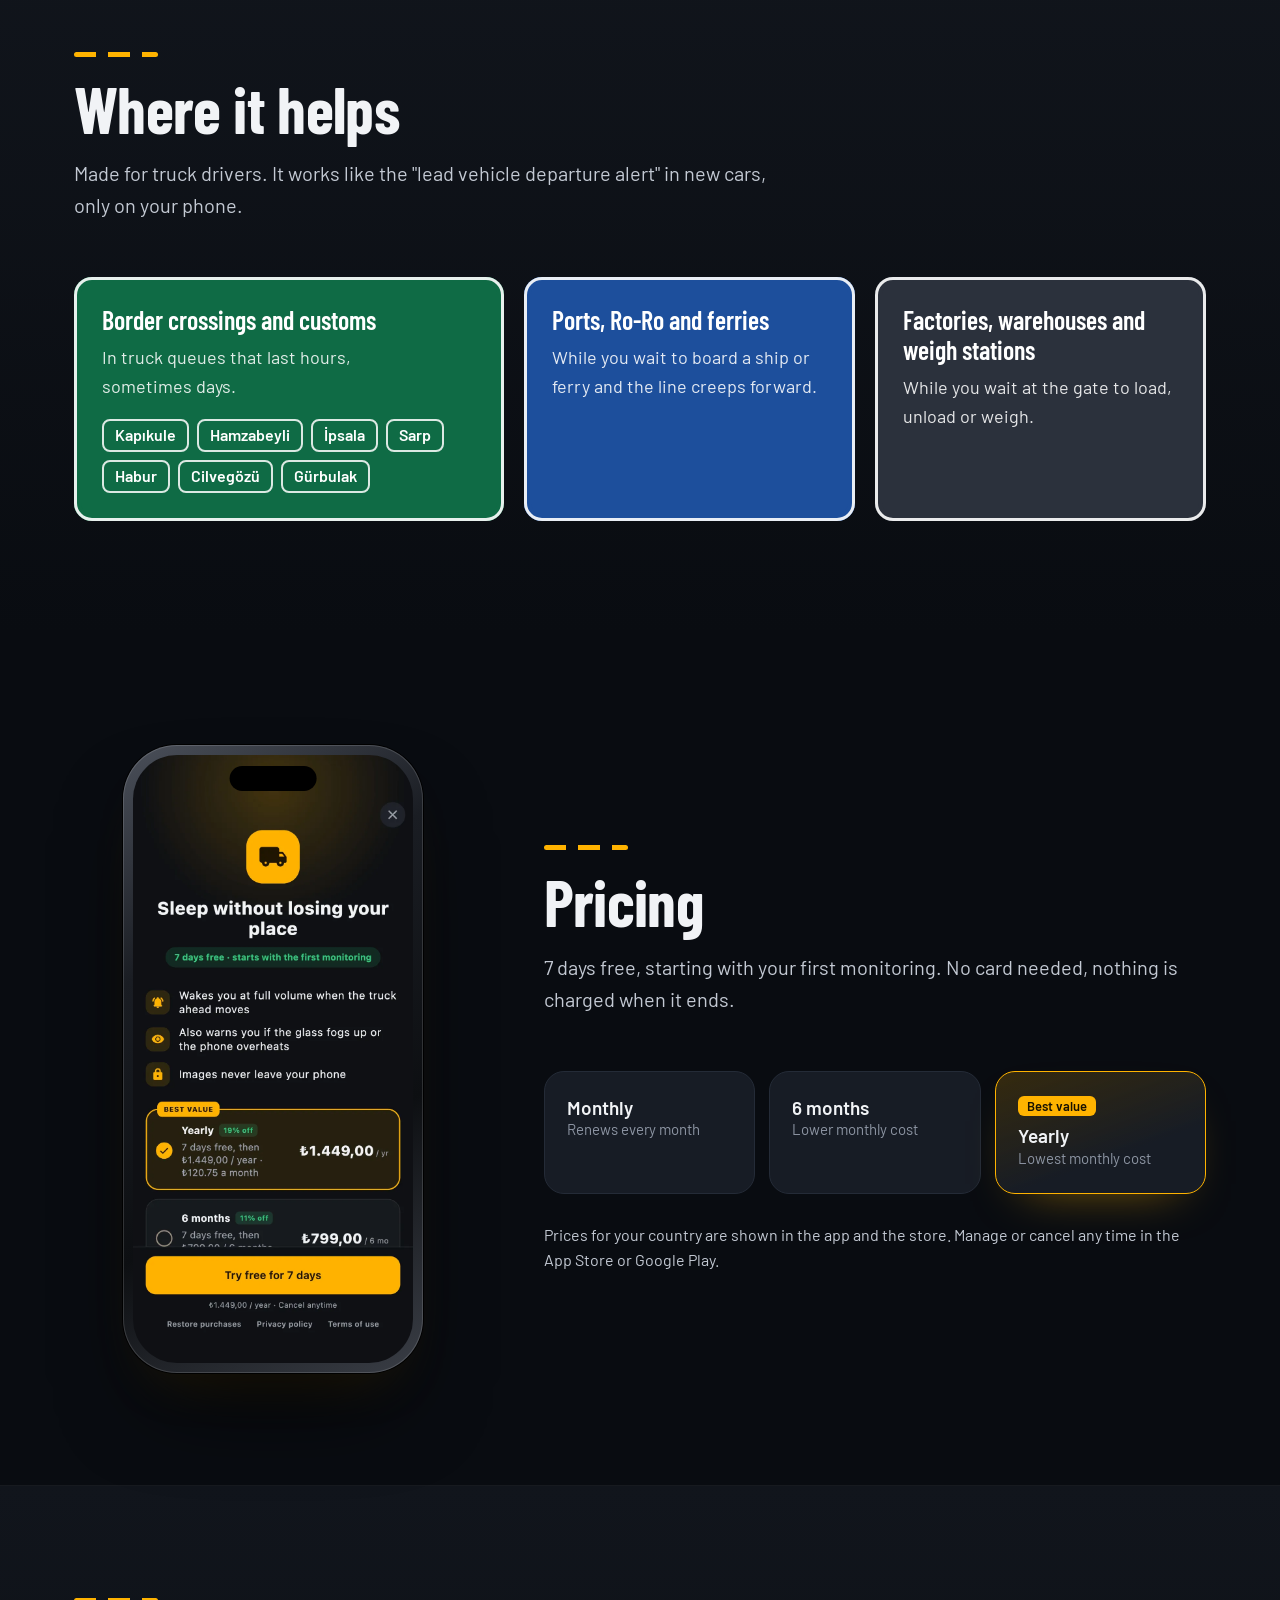
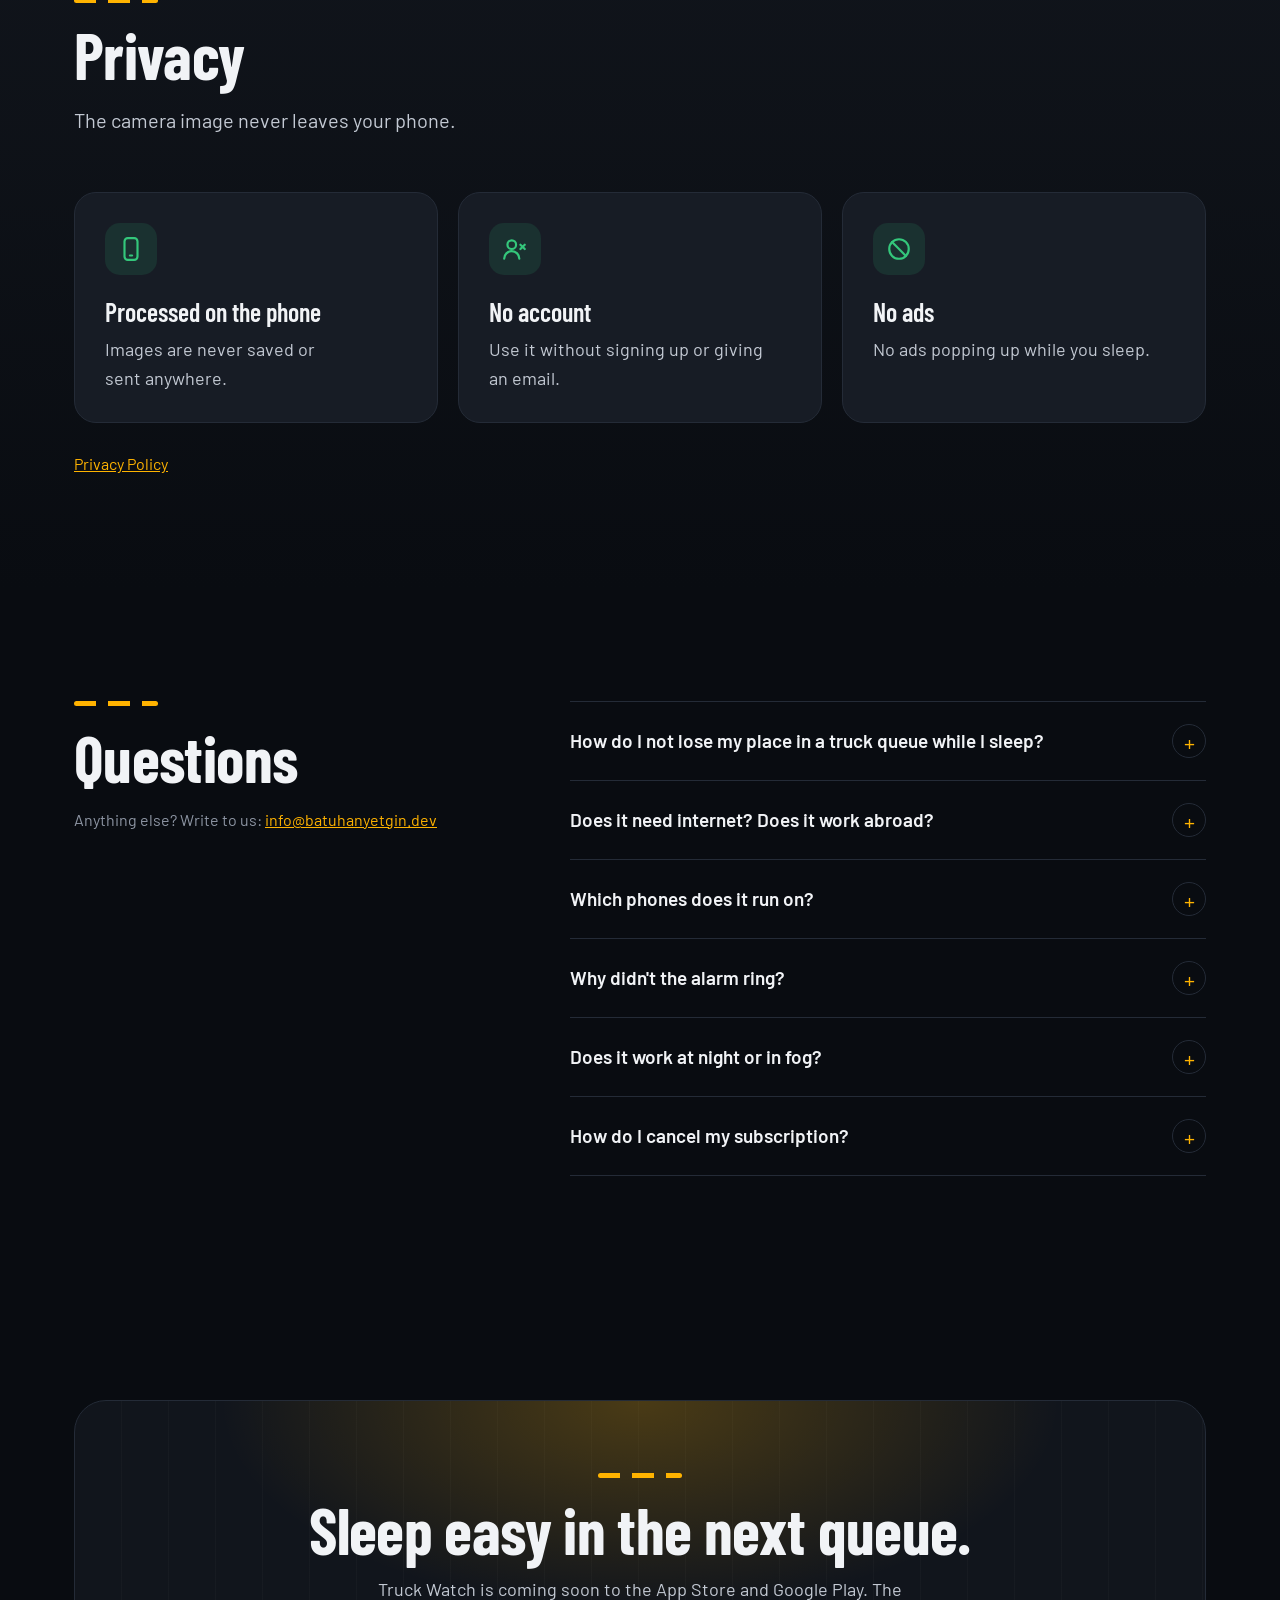
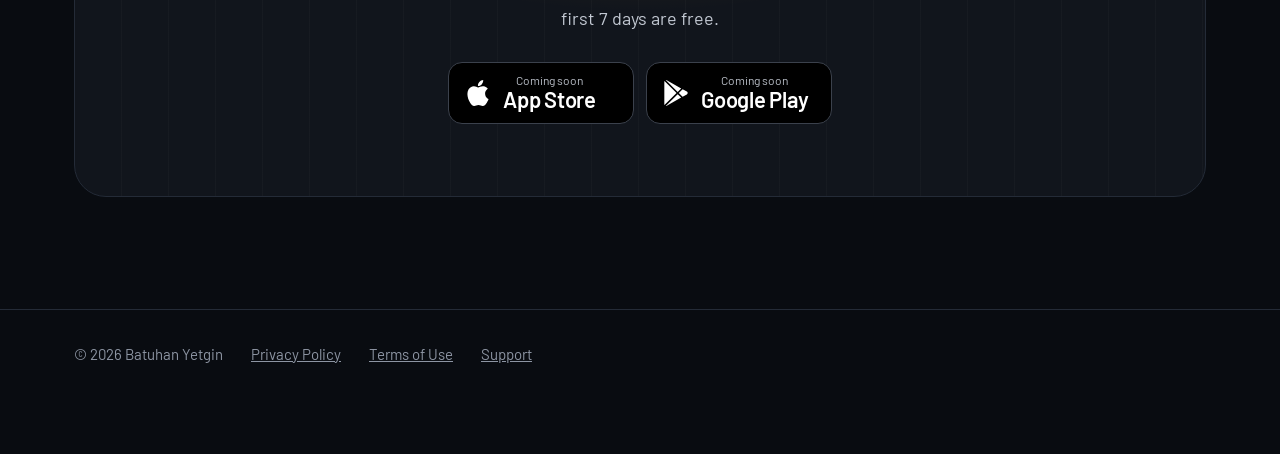
==== commit d42793f8: "Ana sayfa: telefon diline göre TR/EN yönlendirme Co-Authored-By: Claude Sonnet 5.5 <noreply@anthropi" ====
--- a/index.html
+++ b/index.html
@@ -5,6 +5,14 @@
 <meta name="viewport" content="width=device-width, initial-scale=1">
 <meta name="color-scheme" content="dark">
 <meta name="darkreader-lock">
+<script>
+(function(){var h=location.pathname.indexOf('/en')===0?'en':'tr',s;
+try{s=localStorage.getItem('lang')}catch(e){}
+var w=s==='tr'||s==='en'?s:/^tr/i.test(navigator.language)?'tr':'en';
+if(w!==h&&!/bot|crawl|spider/i.test(navigator.userAgent))location.replace(w==='en'?'/en/':'/');
+document.addEventListener('click',function(e){var a=e.target.closest('.lang a');if(a)try{localStorage.setItem('lang',a.getAttribute('hreflang')||h)}catch(x){}});
+})();
+</script>
 <title>Tır Sıra Takip: tır sırasında öndeki araç ilerleyince alarm</title>
 <meta name="description" content="Gümrükte, sınır kapısında, limanda ve fabrika sırasında uyurken sıranızı kaçırmayın. Öndeki tır ya da kamyon ilerleyince telefonunuz sizi yüksek sesle uyandırır. 7 gün ücretsiz.">
 <link rel="canonical" href="https://tirsiratakip.com/">
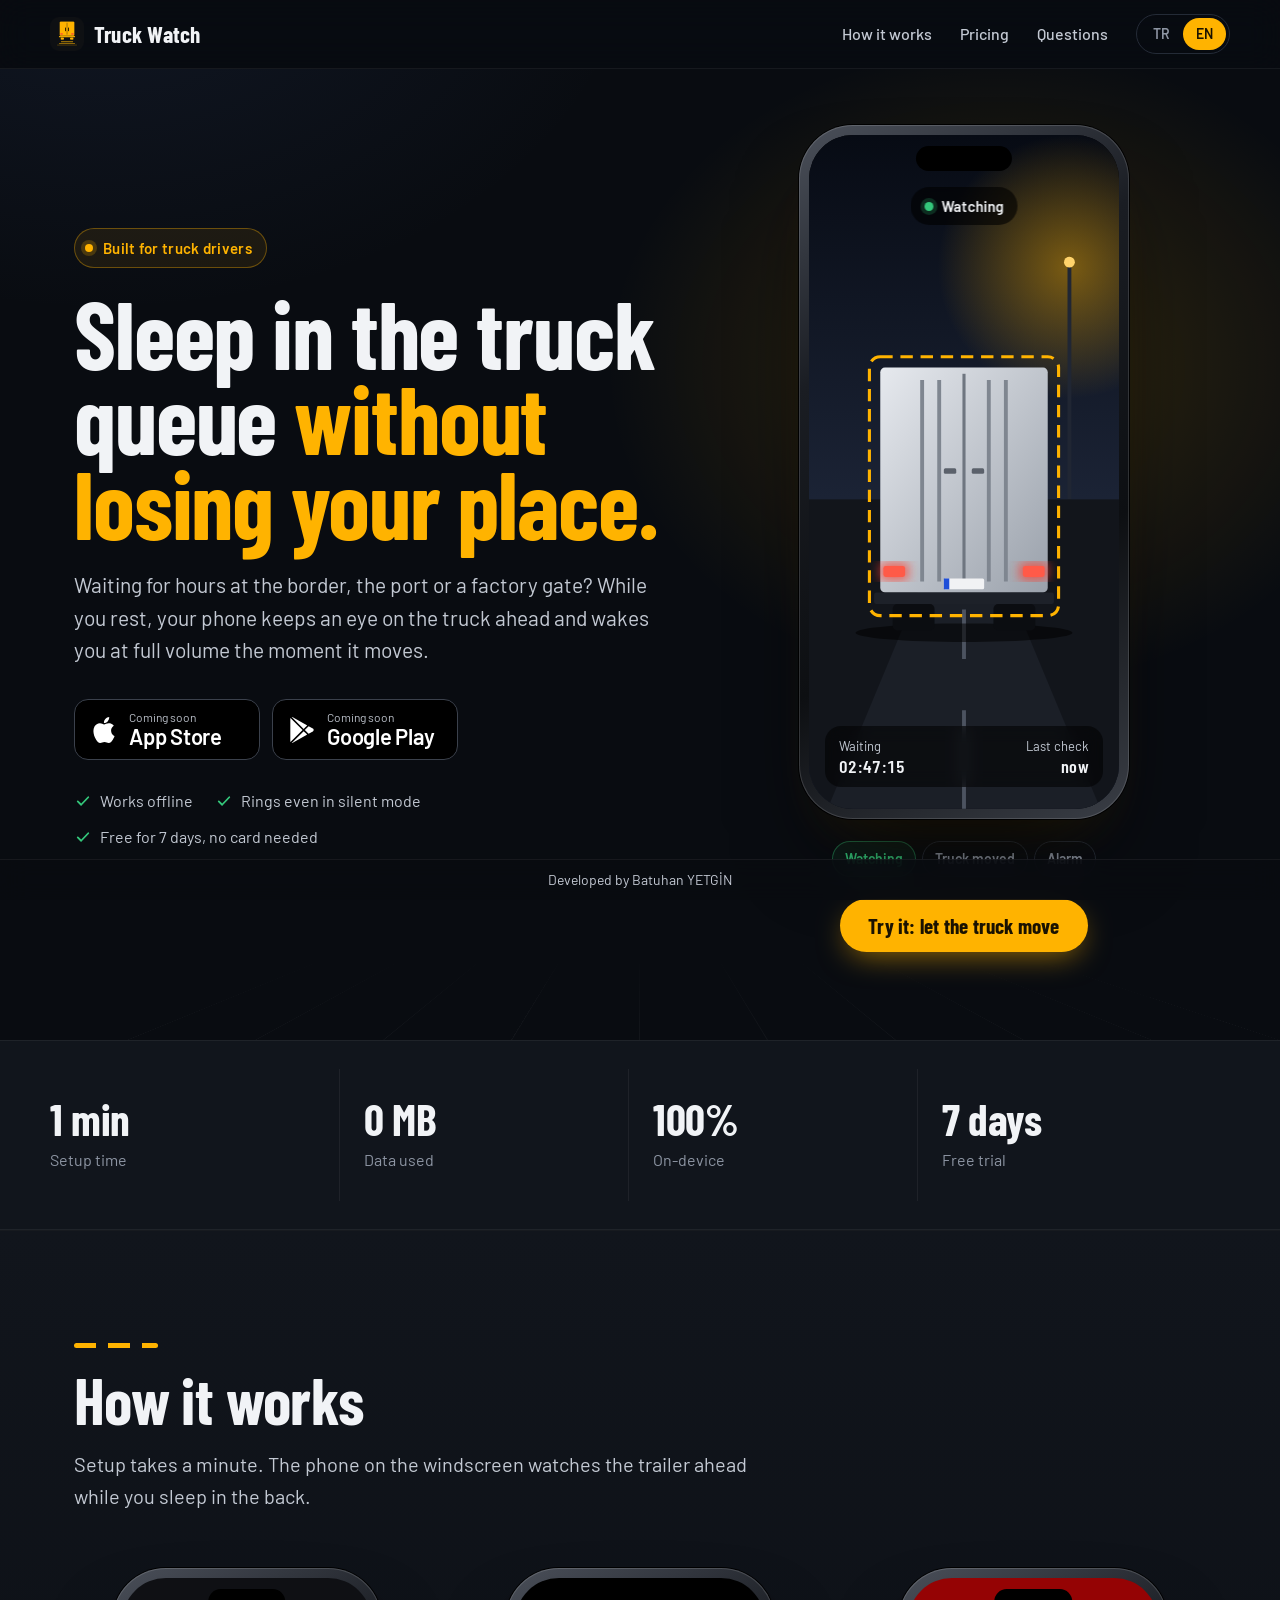
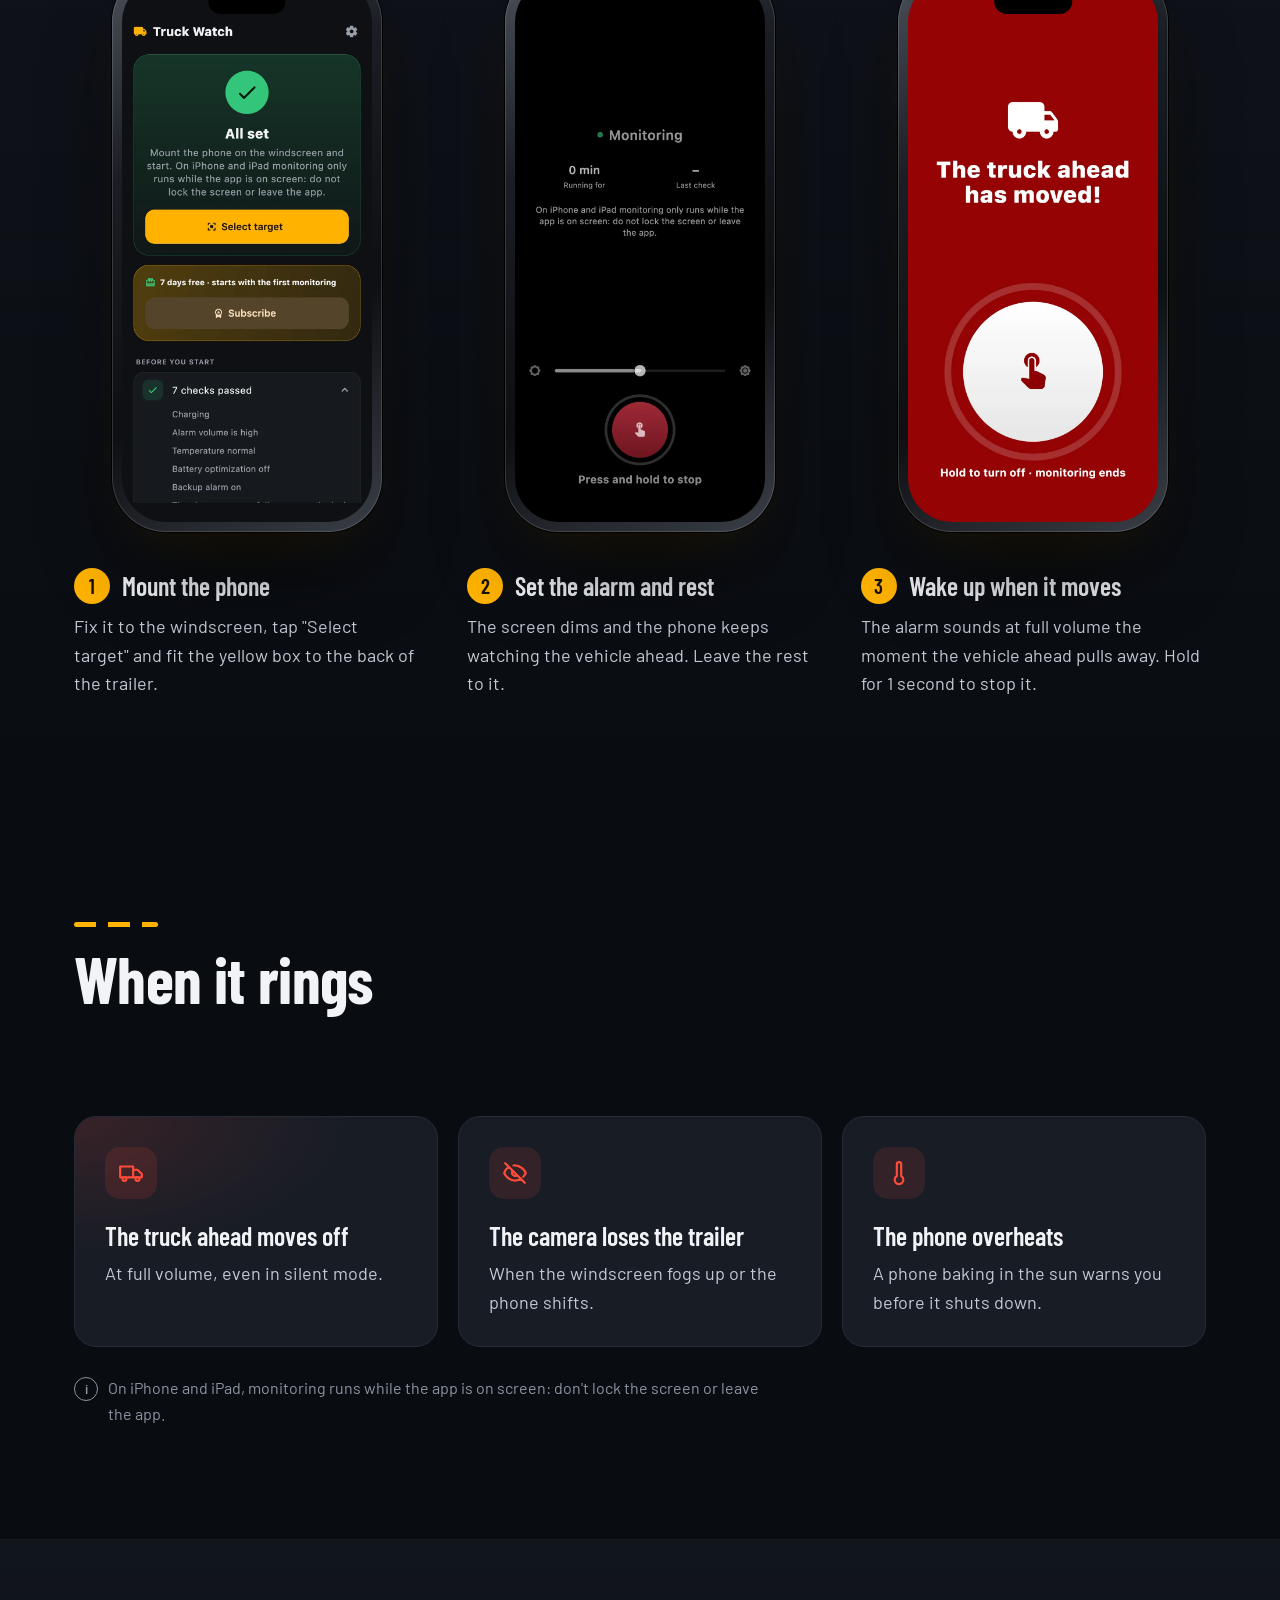
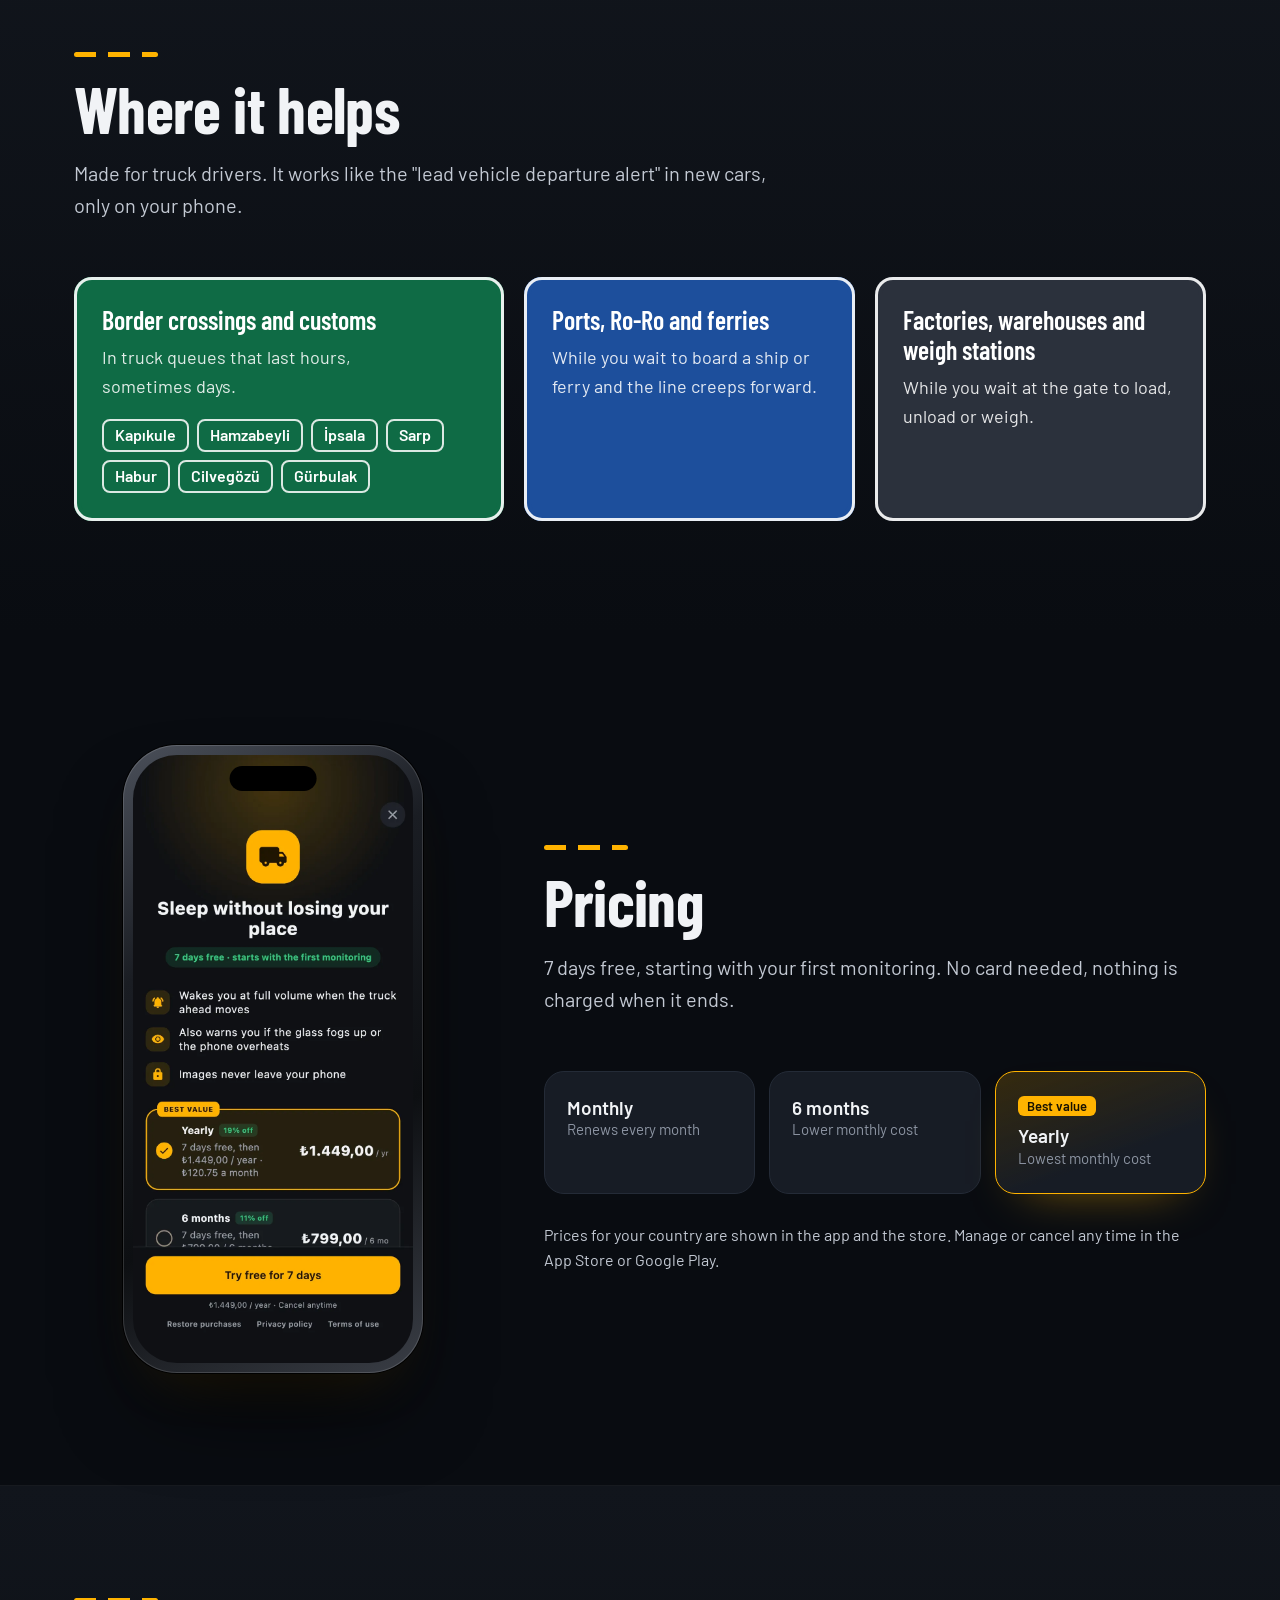
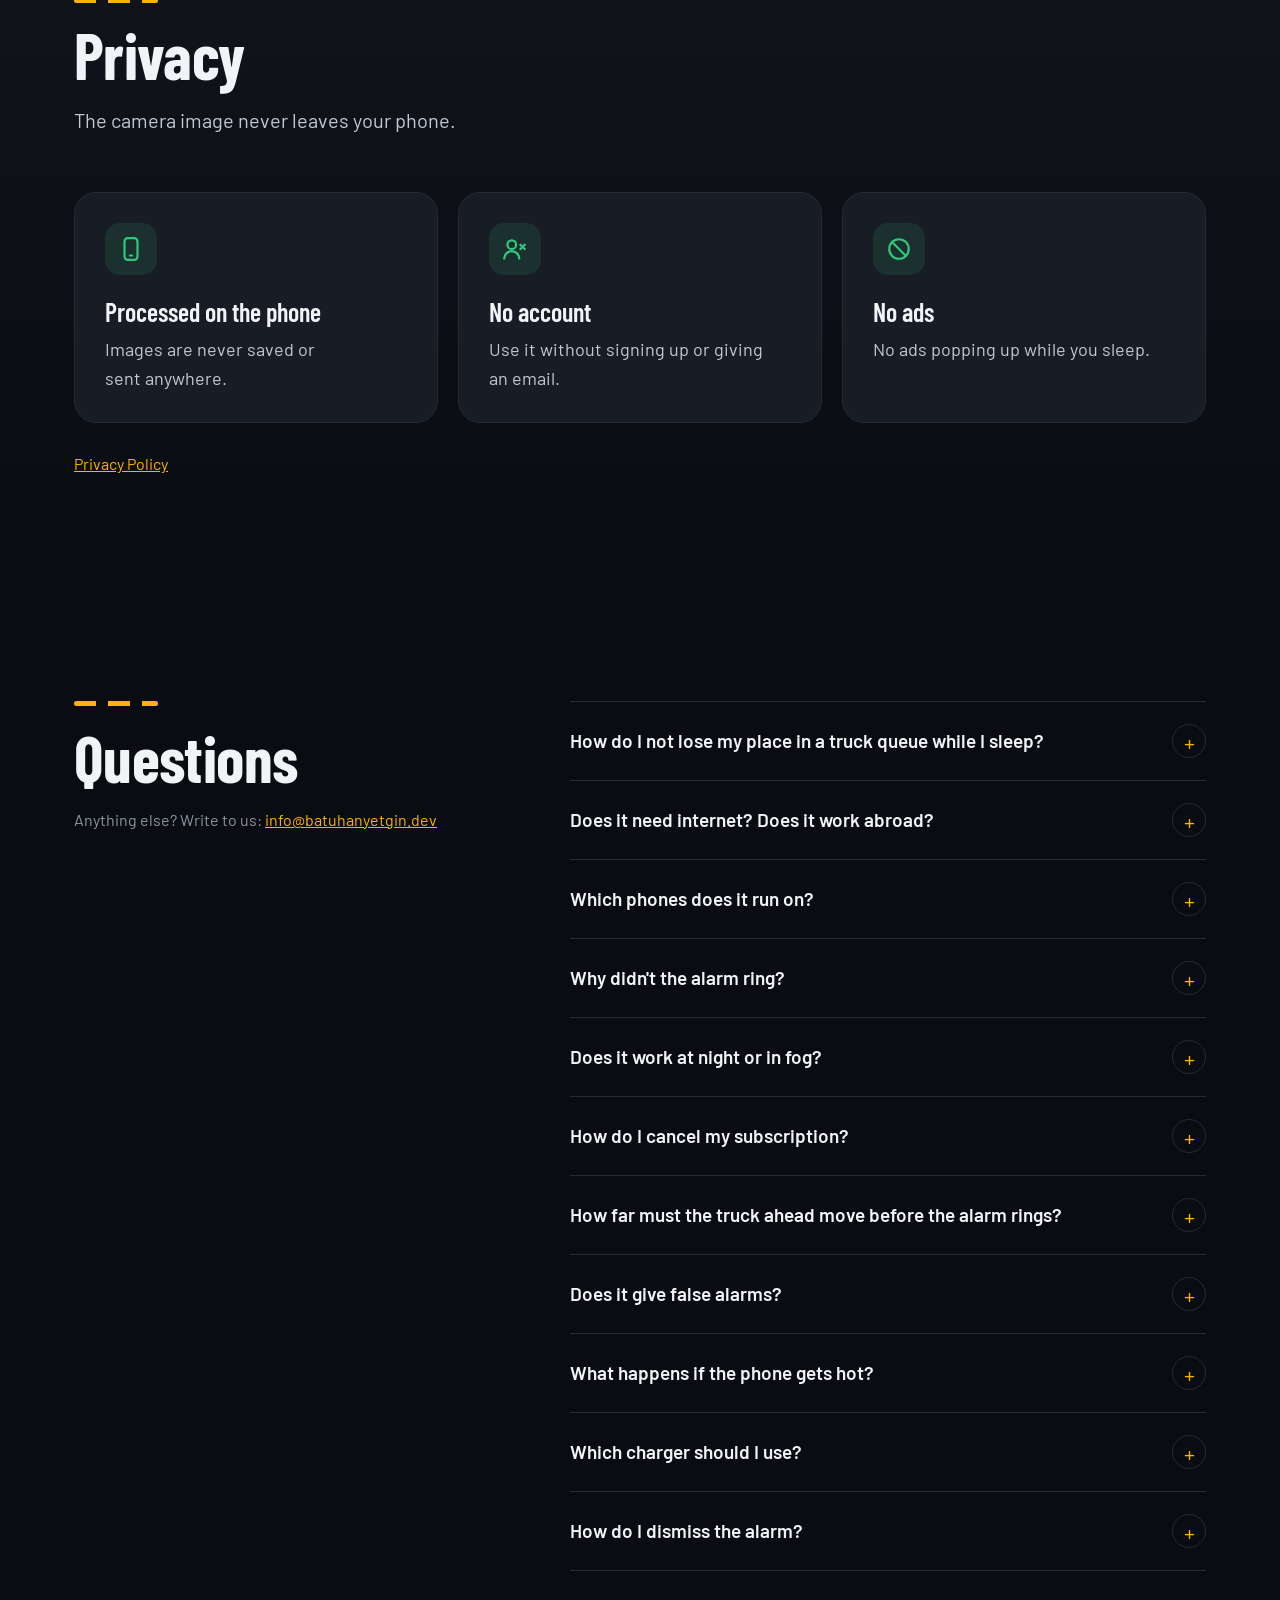
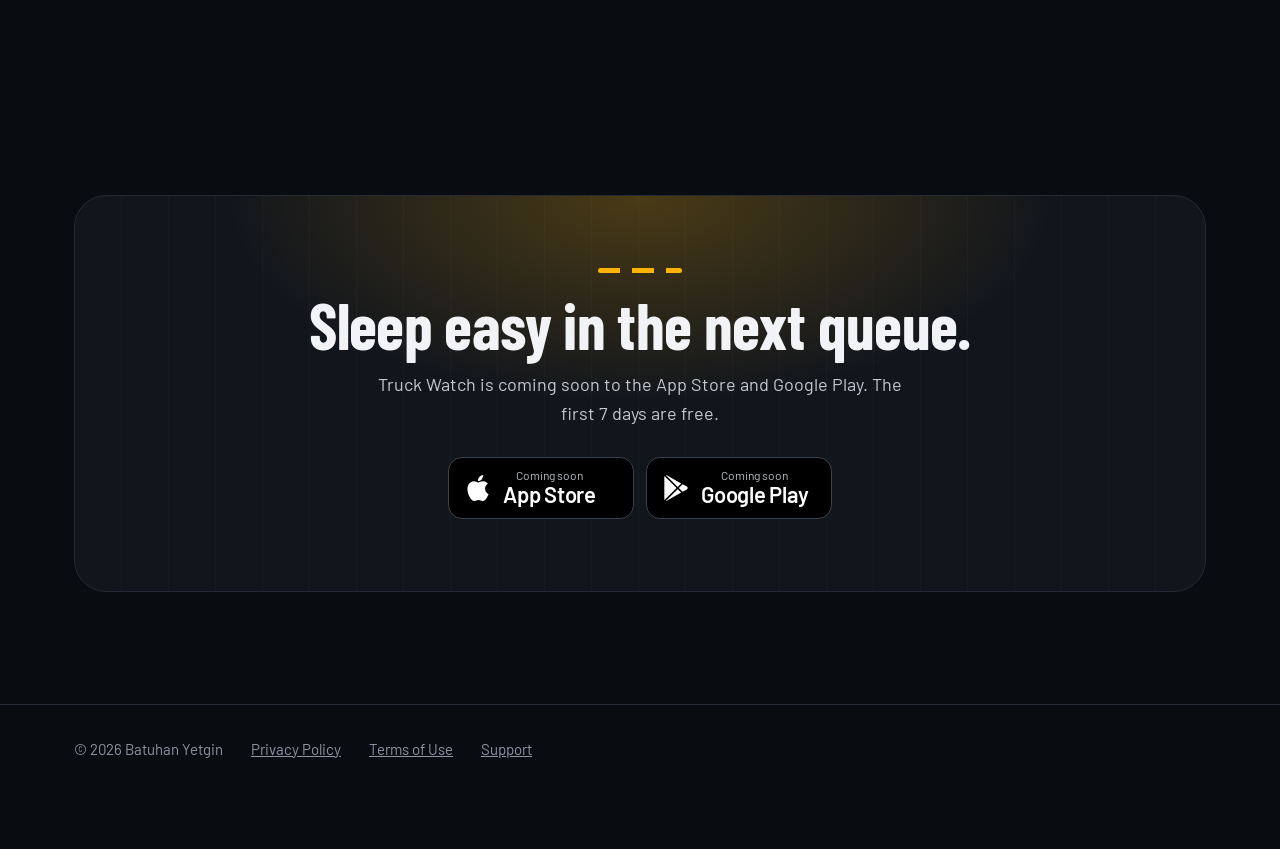
==== commit 4efa67eb: "GEO: llms.txt, şema fiyatları ve ekran görüntüleri, 5 yeni SSS, fontlar yerel - llms.txt eklendi (TR" ====
--- a/index.html
+++ b/index.html
@@ -33,9 +33,6 @@
 <meta name="theme-color" content="#0f1115">
 <link rel="icon" href="/favicon.png">
 <link rel="apple-touch-icon" href="/apple-touch-icon.png">
-<link rel="preconnect" href="https://fonts.googleapis.com">
-<link rel="preconnect" href="https://fonts.gstatic.com" crossorigin>
-<link href="https://fonts.googleapis.com/css2?family=Barlow+Condensed:wght@600;700&family=Barlow:wght@400;500;600&display=swap" rel="stylesheet">
 <link rel="stylesheet" href="/style.css">
 <script type="application/ld+json">
 [{
@@ -52,11 +49,12 @@
   "alternateName": ["Tır Takip", "Truck Watch"],
   "url": "https://tirsiratakip.com/",
   "image": "https://tirsiratakip.com/img/icon.png",
+  "screenshot": ["https://tirsiratakip.com/img/tr_1.webp", "https://tirsiratakip.com/img/tr_2.webp", "https://tirsiratakip.com/img/tr_3.webp", "https://tirsiratakip.com/img/tr_4.webp"],
   "description": "Tır sırasında öndeki araç ilerleyince sürücüyü yüksek sesli alarmla uyandıran uygulama. Gümrük, sınır kapısı, liman ve fabrika sıraları için.",
   "applicationCategory": "UtilitiesApplication",
   "operatingSystem": "iOS 15+, Android 10+",
   "inLanguage": ["tr", "en"],
-  "offers": {"@type": "Offer", "price": "0", "priceCurrency": "TRY", "description": "7 gün ücretsiz deneme, sonra aylık, 6 aylık veya yıllık abonelik"},
+  "offers": [{"@type": "Offer", "name": "Aylık", "price": "150", "priceCurrency": "TRY", "description": "7 gün ücretsiz deneme, sonra aylık abonelik"}, {"@type": "Offer", "name": "6 aylık", "price": "799", "priceCurrency": "TRY", "description": "7 gün ücretsiz deneme, sonra 6 aylık abonelik"}, {"@type": "Offer", "name": "Yıllık", "price": "1449", "priceCurrency": "TRY", "description": "7 gün ücretsiz deneme, sonra yıllık abonelik"}],
   "author": {"@type": "Person", "name": "Batuhan Yetgin"}
 }, {
   "@context": "https://schema.org",
@@ -73,7 +71,17 @@
     {"@type": "Question", "name": "Gece ya da sisli havada çalışır mı?",
      "acceptedAnswer": {"@type": "Answer", "text": "Karanlık, sis ya da kirli cam görüntüyü zayıflatabilir. Kamera dorseyi göremez hâle gelirse alarm çalar ve sizi uyarır."}},
     {"@type": "Question", "name": "Aboneliğimi nasıl iptal ederim?",
-     "acceptedAnswer": {"@type": "Answer", "text": "iPhone'da Ayarlar, adınız, Abonelikler; Android'de Google Play, Profil, Ödemeler ve abonelikler. İptal dönemin sonunda geçerli olur."}}
+     "acceptedAnswer": {"@type": "Answer", "text": "iPhone'da Ayarlar, adınız, Abonelikler; Android'de Google Play, Profil, Ödemeler ve abonelikler. İptal dönemin sonunda geçerli olur."}},
+    {"@type": "Question", "name": "Öndeki araç ne kadar ilerleyince alarm çalar?",
+     "acceptedAnswer": {"@type": "Answer", "text": "Öndeki tır yaklaşık 1 metre uzaklaştığında alarm çalar. Telefonu kurarken sarı kutuyu dorsenin üzerine oturtursunuz, uygulama mesafeyi buna göre hesaplar."}},
+    {"@type": "Question", "name": "Yanlış alarm verir mi?",
+     "acceptedAnswer": {"@type": "Answer", "text": "Alarm tek bir kareye bakılarak verilmez; kısa aralıklı birkaç kare birlikte doğrulanır. Yanından geçen biri ya da bir farın ışığı gibi kısa süreli değişimler bu doğrulamada elenir."}},
+    {"@type": "Question", "name": "Telefon ısınırsa ne olur?",
+     "acceptedAnswer": {"@type": "Answer", "text": "Telefon ısındıkça kontrol aralığı uzar ve görüntü çözünürlüğü düşer, böylece ısı artışı yavaşlar. Çok ısınırsa şarjı çıkarmanız ya da telefonu gölgeye almanız için uyarı verir; kritik ısıda sizi uyandıran bir alarm çalar."}},
+    {"@type": "Question", "name": "Hangi şarj aletini kullanmalıyım?",
+     "acceptedAnswer": {"@type": "Answer", "text": "Hızlı şarj gerekmez; normal bir şarj aleti yeterli. Telefonu doğrudan güneş almayan bir yere koyun, pil koruma ayarınız varsa açık bırakabilirsiniz."}},
+    {"@type": "Question", "name": "Alarmı nasıl kapatırım?",
+     "acceptedAnswer": {"@type": "Answer", "text": "Ekrandaki düğmeye 1 saniye basılı tutun. Yarı uykuda yanlışlıkla kapanmaması için tek dokunuş yetmez."}}
   ]
 }]
 </script>
@@ -297,6 +305,26 @@
         <summary>Aboneliğimi nasıl iptal ederim?</summary>
         <p>iPhone'da Ayarlar → adınız → Abonelikler; Android'de Google Play → Profil → Ödemeler ve abonelikler. İptal, dönemin sonunda geçerli olur.</p>
       </details>
+      <details>
+        <summary>Öndeki araç ne kadar ilerleyince alarm çalar?</summary>
+        <p>Öndeki tır yaklaşık 1 metre uzaklaştığında alarm çalar. Telefonu kurarken sarı kutuyu dorsenin üzerine oturtursunuz, uygulama mesafeyi buna göre hesaplar.</p>
+      </details>
+      <details>
+        <summary>Yanlış alarm verir mi?</summary>
+        <p>Alarm tek bir kareye bakılarak verilmez; kısa aralıklı birkaç kare birlikte doğrulanır. Yanından geçen biri ya da bir farın ışığı gibi kısa süreli değişimler bu doğrulamada elenir.</p>
+      </details>
+      <details>
+        <summary>Telefon ısınırsa ne olur?</summary>
+        <p>Telefon ısındıkça kontrol aralığı uzar ve görüntü çözünürlüğü düşer, böylece ısı artışı yavaşlar. Çok ısınırsa şarjı çıkarmanız ya da telefonu gölgeye almanız için uyarı verir; kritik ısıda sizi uyandıran bir alarm çalar.</p>
+      </details>
+      <details>
+        <summary>Hangi şarj aletini kullanmalıyım?</summary>
+        <p>Hızlı şarj gerekmez; normal bir şarj aleti yeterli. Telefonu doğrudan güneş almayan bir yere koyun, pil koruma ayarınız varsa açık bırakabilirsiniz.</p>
+      </details>
+      <details>
+        <summary>Alarmı nasıl kapatırım?</summary>
+        <p>Ekrandaki düğmeye 1 saniye basılı tutun. Yarı uykuda yanlışlıkla kapanmaması için tek dokunuş yetmez.</p>
+      </details>
     </div>
   </div>
 </section>
--- a/style.css
+++ b/style.css
@@ -1,3 +1,13 @@
+@font-face{font-family:'Barlow';font-style:normal;font-weight:400;font-display:swap;src:url(/fonts/barlow-400-latin-ext.woff2) format('woff2');unicode-range:U+0100-02BA, U+02BD-02C5, U+02C7-02CC, U+02CE-02D7, U+02DD-02FF, U+0304, U+0308, U+0329, U+1D00-1DBF, U+1E00-1E9F, U+1EF2-1EFF, U+2020, U+20A0-20AB, U+20AD-20C4, U+2113, U+2C60-2C7F, U+A720-A7FF}
+@font-face{font-family:'Barlow';font-style:normal;font-weight:400;font-display:swap;src:url(/fonts/barlow-400-latin.woff2) format('woff2');unicode-range:U+0000-00FF, U+0131, U+0152-0153, U+02BB-02BC, U+02C6, U+02DA, U+02DC, U+0304, U+0308, U+0329, U+2000-206F, U+20AC, U+2122, U+2191, U+2193, U+2212, U+2215, U+FEFF, U+FFFD}
+@font-face{font-family:'Barlow';font-style:normal;font-weight:500;font-display:swap;src:url(/fonts/barlow-500-latin-ext.woff2) format('woff2');unicode-range:U+0100-02BA, U+02BD-02C5, U+02C7-02CC, U+02CE-02D7, U+02DD-02FF, U+0304, U+0308, U+0329, U+1D00-1DBF, U+1E00-1E9F, U+1EF2-1EFF, U+2020, U+20A0-20AB, U+20AD-20C4, U+2113, U+2C60-2C7F, U+A720-A7FF}
+@font-face{font-family:'Barlow';font-style:normal;font-weight:500;font-display:swap;src:url(/fonts/barlow-500-latin.woff2) format('woff2');unicode-range:U+0000-00FF, U+0131, U+0152-0153, U+02BB-02BC, U+02C6, U+02DA, U+02DC, U+0304, U+0308, U+0329, U+2000-206F, U+20AC, U+2122, U+2191, U+2193, U+2212, U+2215, U+FEFF, U+FFFD}
+@font-face{font-family:'Barlow';font-style:normal;font-weight:600;font-display:swap;src:url(/fonts/barlow-600-latin-ext.woff2) format('woff2');unicode-range:U+0100-02BA, U+02BD-02C5, U+02C7-02CC, U+02CE-02D7, U+02DD-02FF, U+0304, U+0308, U+0329, U+1D00-1DBF, U+1E00-1E9F, U+1EF2-1EFF, U+2020, U+20A0-20AB, U+20AD-20C4, U+2113, U+2C60-2C7F, U+A720-A7FF}
+@font-face{font-family:'Barlow';font-style:normal;font-weight:600;font-display:swap;src:url(/fonts/barlow-600-latin.woff2) format('woff2');unicode-range:U+0000-00FF, U+0131, U+0152-0153, U+02BB-02BC, U+02C6, U+02DA, U+02DC, U+0304, U+0308, U+0329, U+2000-206F, U+20AC, U+2122, U+2191, U+2193, U+2212, U+2215, U+FEFF, U+FFFD}
+@font-face{font-family:'Barlow Condensed';font-style:normal;font-weight:600;font-display:swap;src:url(/fonts/barlow-condensed-600-latin-ext.woff2) format('woff2');unicode-range:U+0100-02BA, U+02BD-02C5, U+02C7-02CC, U+02CE-02D7, U+02DD-02FF, U+0304, U+0308, U+0329, U+1D00-1DBF, U+1E00-1E9F, U+1EF2-1EFF, U+2020, U+20A0-20AB, U+20AD-20C4, U+2113, U+2C60-2C7F, U+A720-A7FF}
+@font-face{font-family:'Barlow Condensed';font-style:normal;font-weight:600;font-display:swap;src:url(/fonts/barlow-condensed-600-latin.woff2) format('woff2');unicode-range:U+0000-00FF, U+0131, U+0152-0153, U+02BB-02BC, U+02C6, U+02DA, U+02DC, U+0304, U+0308, U+0329, U+2000-206F, U+20AC, U+2122, U+2191, U+2193, U+2212, U+2215, U+FEFF, U+FFFD}
+@font-face{font-family:'Barlow Condensed';font-style:normal;font-weight:700;font-display:swap;src:url(/fonts/barlow-condensed-700-latin-ext.woff2) format('woff2');unicode-range:U+0100-02BA, U+02BD-02C5, U+02C7-02CC, U+02CE-02D7, U+02DD-02FF, U+0304, U+0308, U+0329, U+1D00-1DBF, U+1E00-1E9F, U+1EF2-1EFF, U+2020, U+20A0-20AB, U+20AD-20C4, U+2113, U+2C60-2C7F, U+A720-A7FF}
+@font-face{font-family:'Barlow Condensed';font-style:normal;font-weight:700;font-display:swap;src:url(/fonts/barlow-condensed-700-latin.woff2) format('woff2');unicode-range:U+0000-00FF, U+0131, U+0152-0153, U+02BB-02BC, U+02C6, U+02DA, U+02DC, U+0304, U+0308, U+0329, U+2000-206F, U+20AC, U+2122, U+2191, U+2193, U+2212, U+2215, U+FEFF, U+FFFD}
 :root {
   --night: #090c11;
   --cab: #11151c;
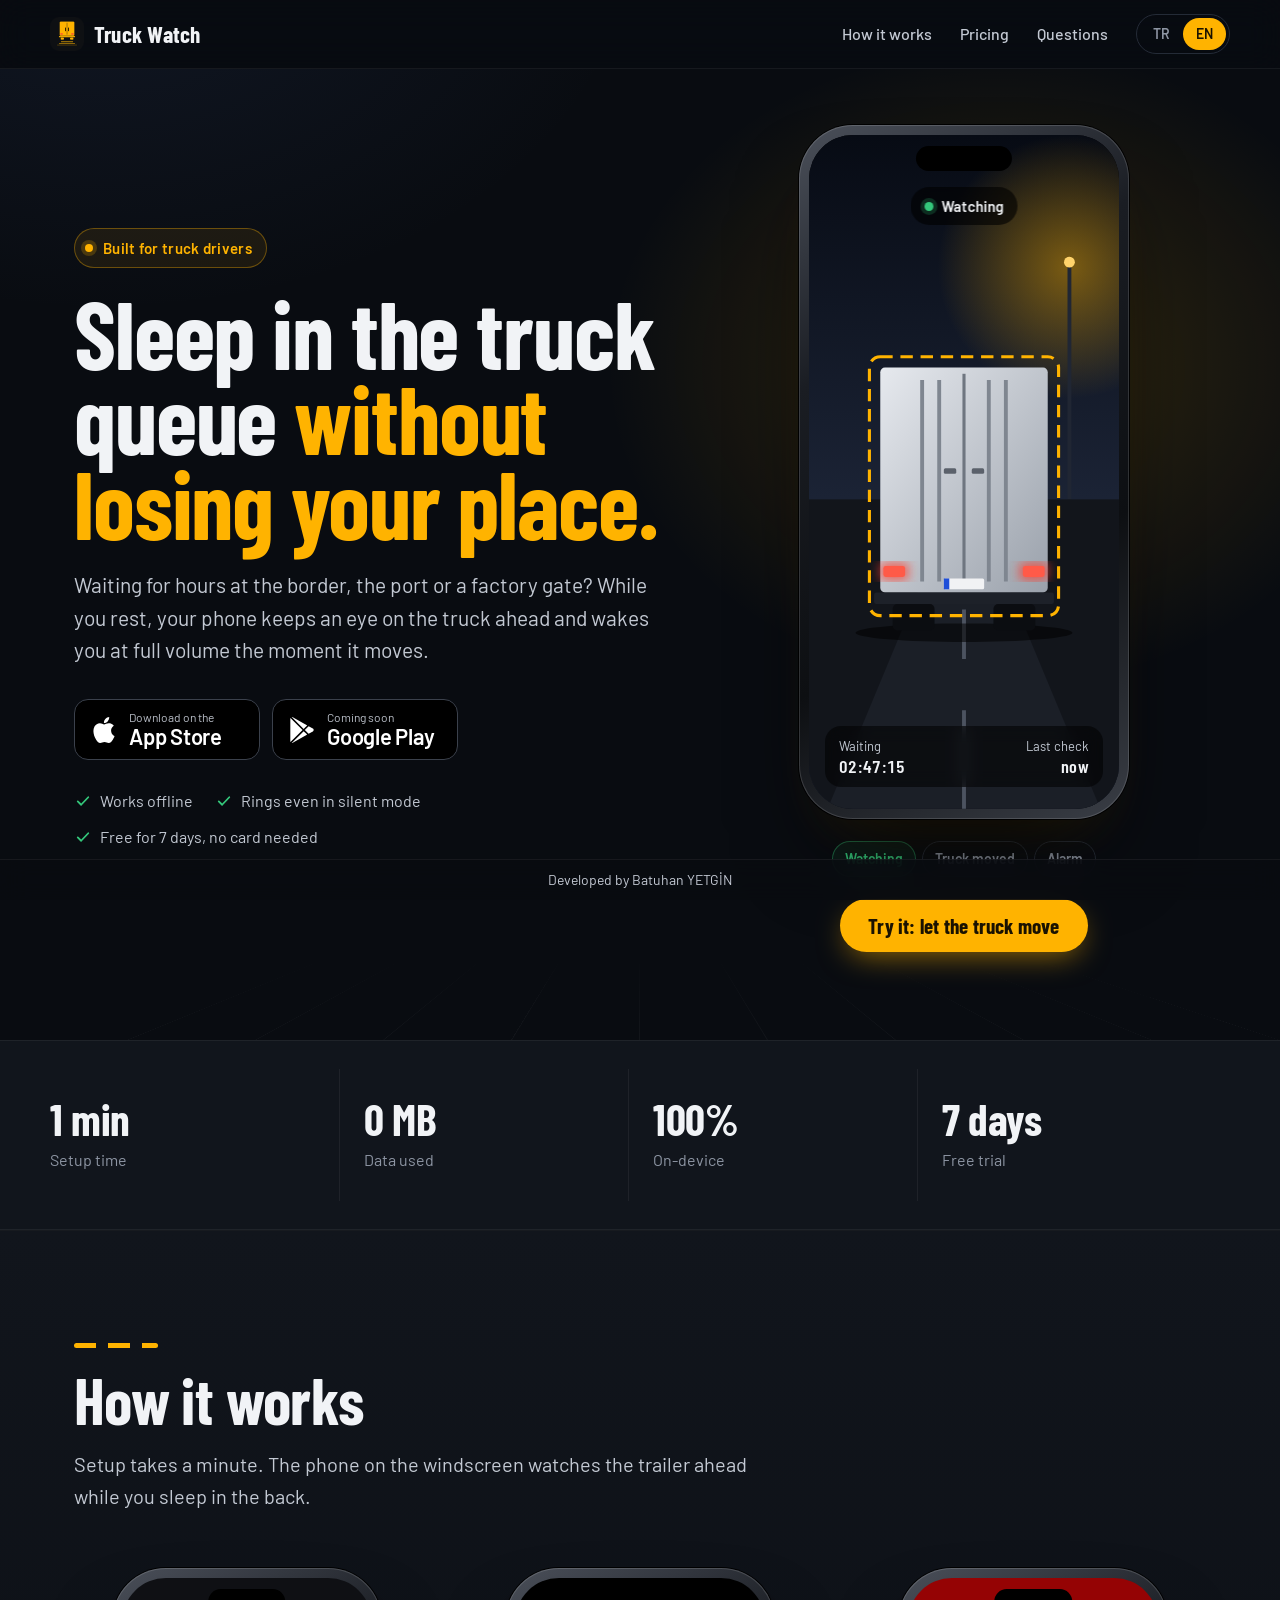
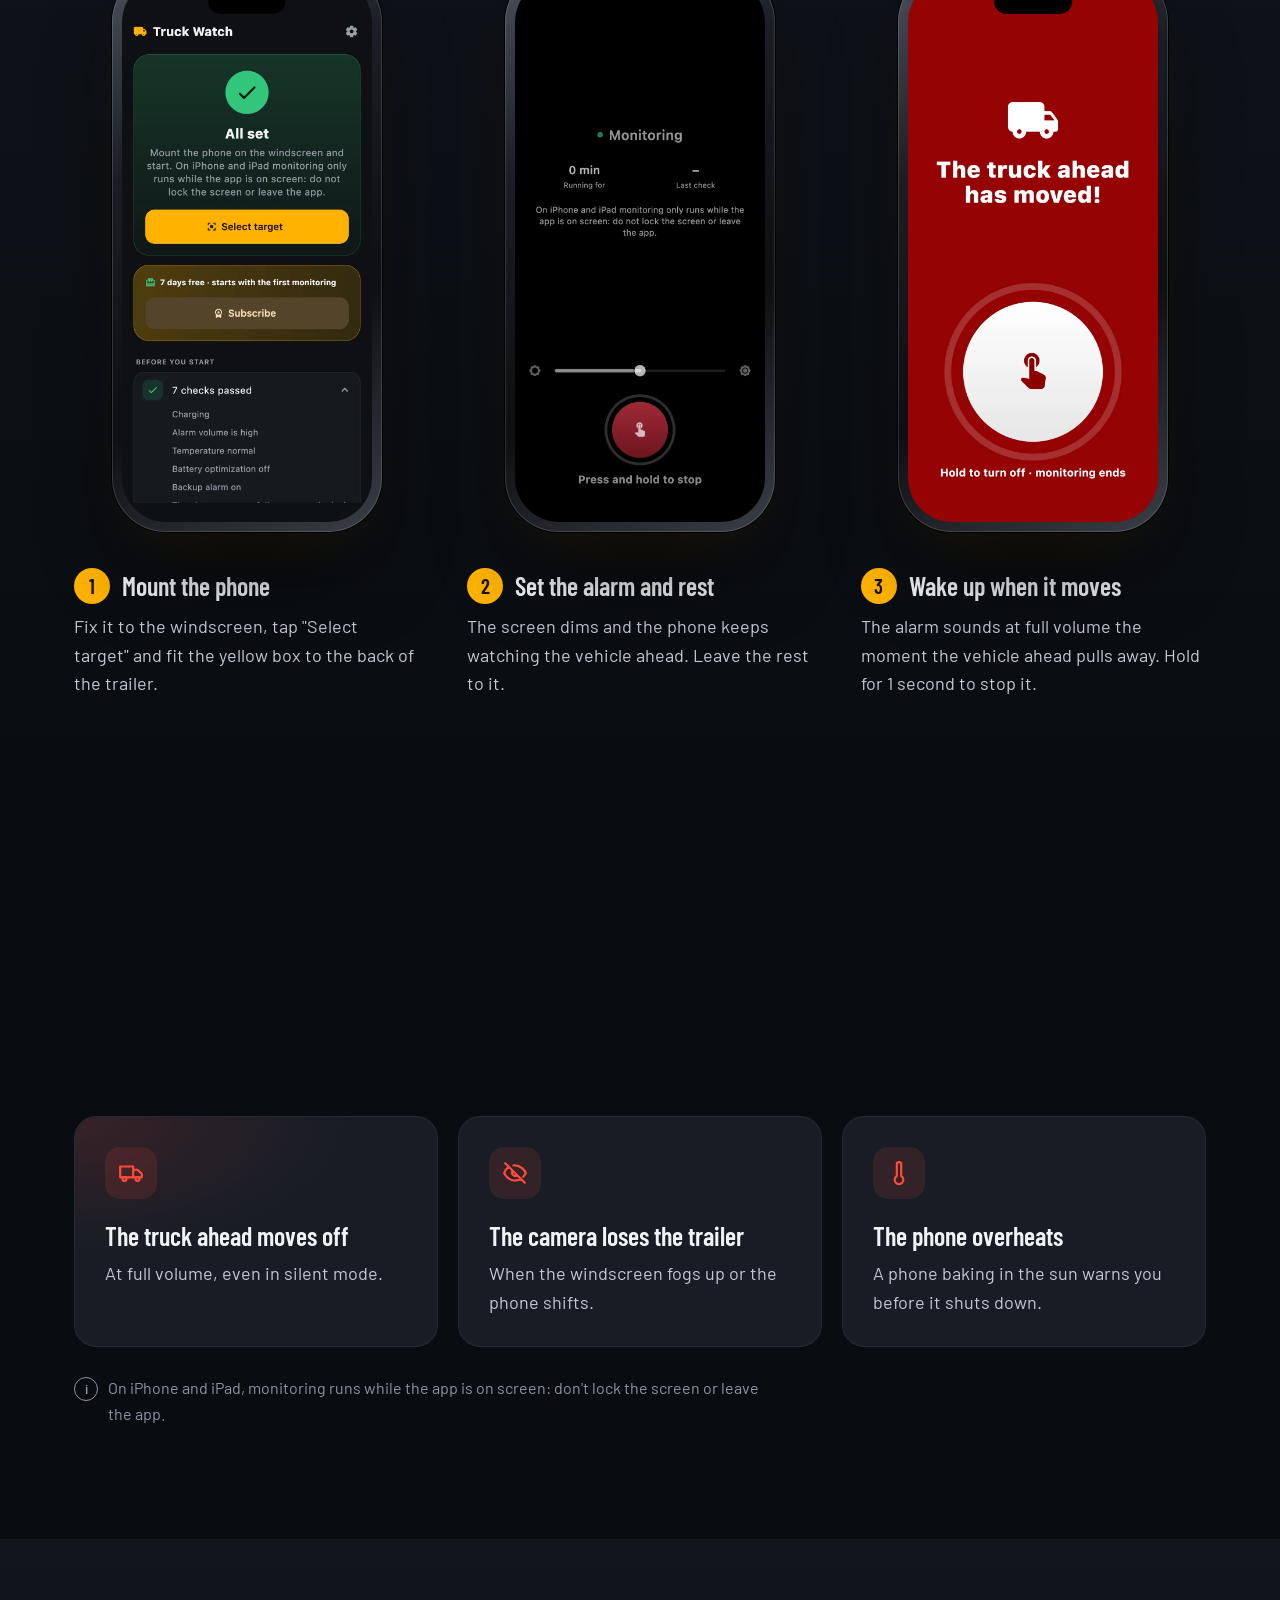
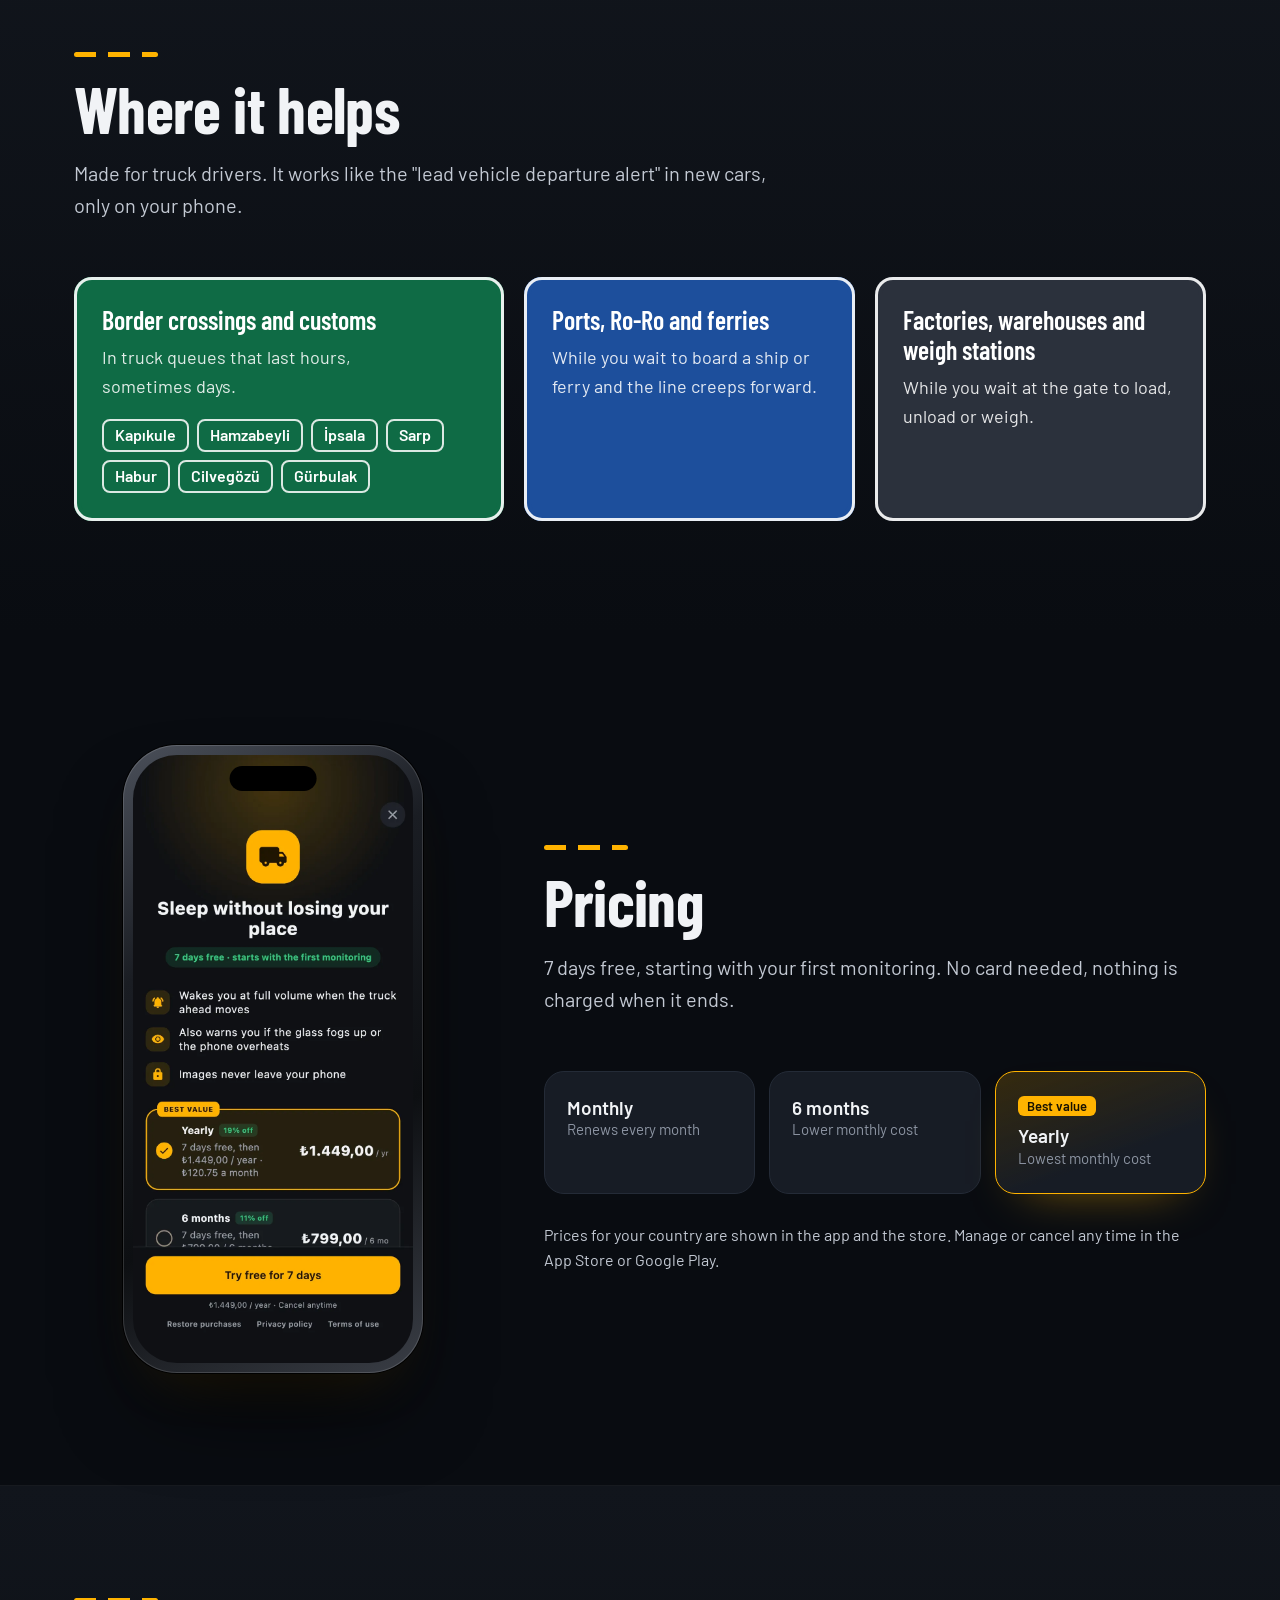
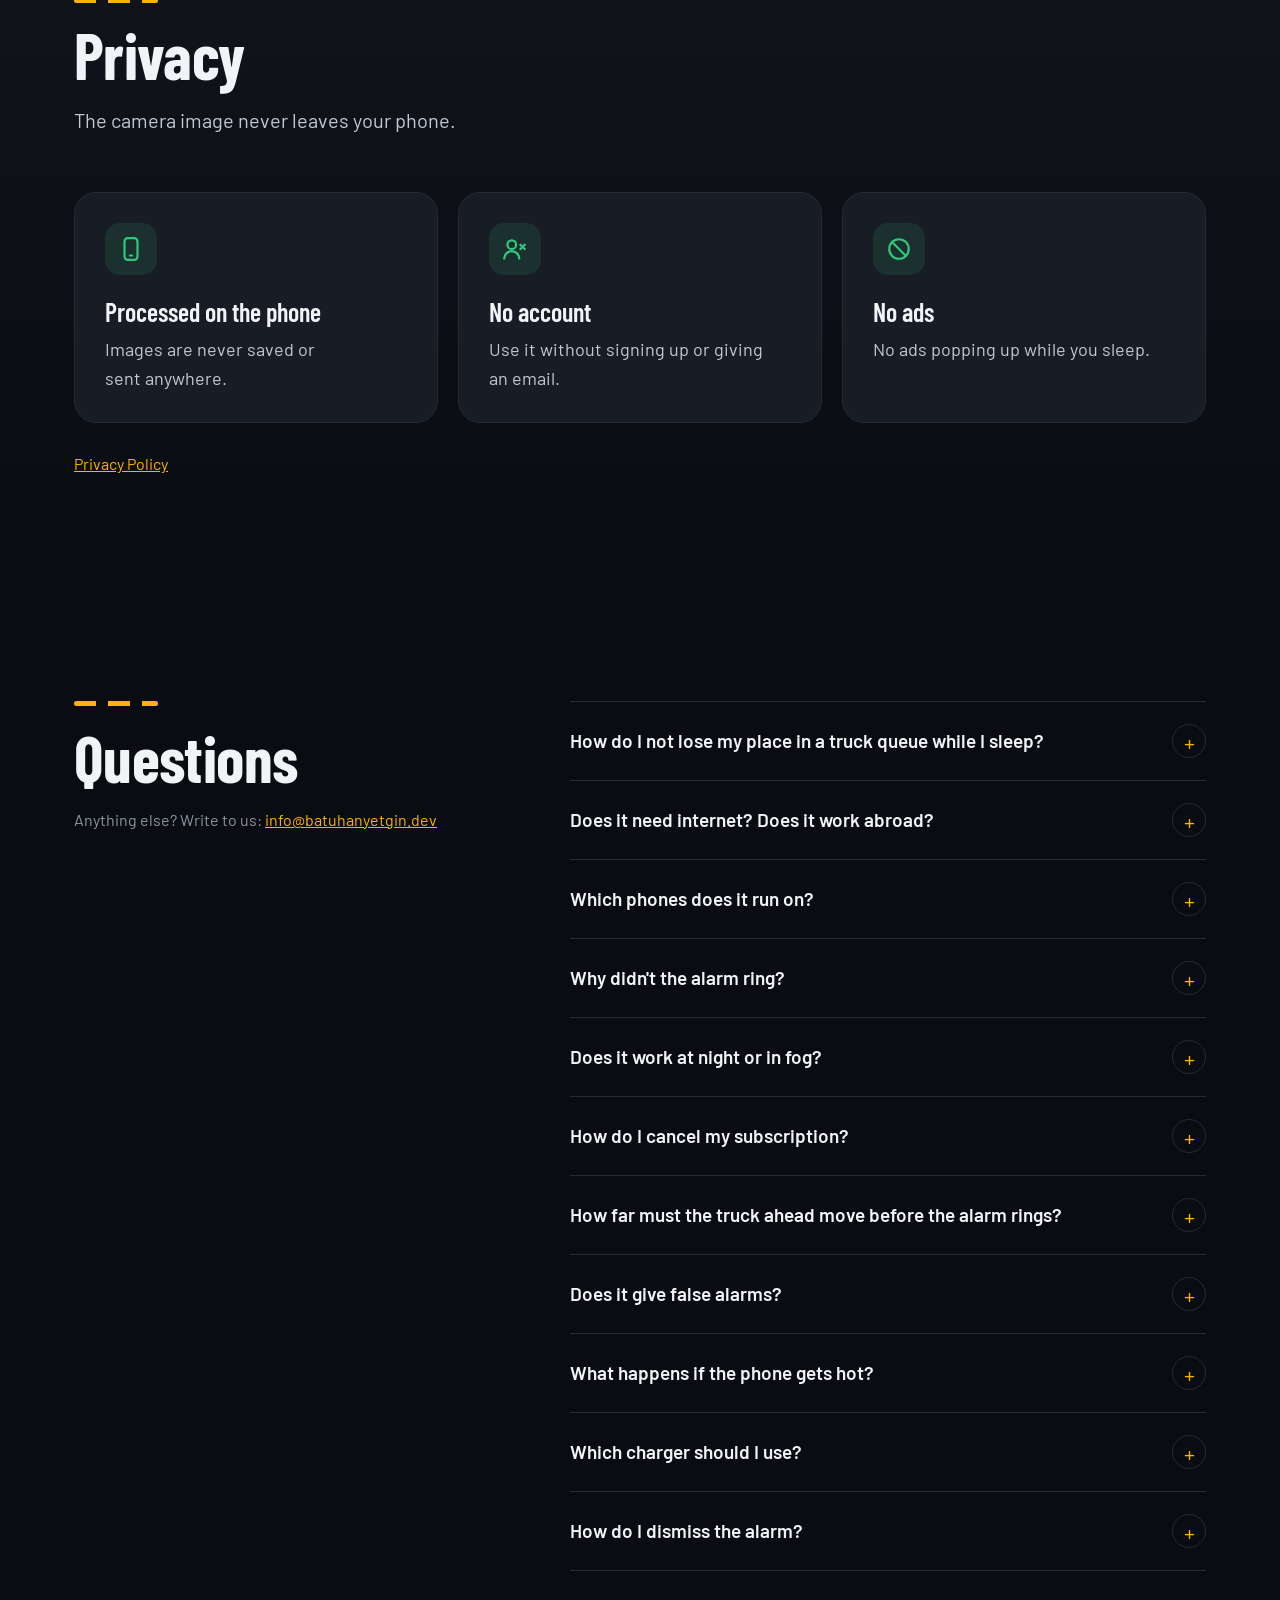
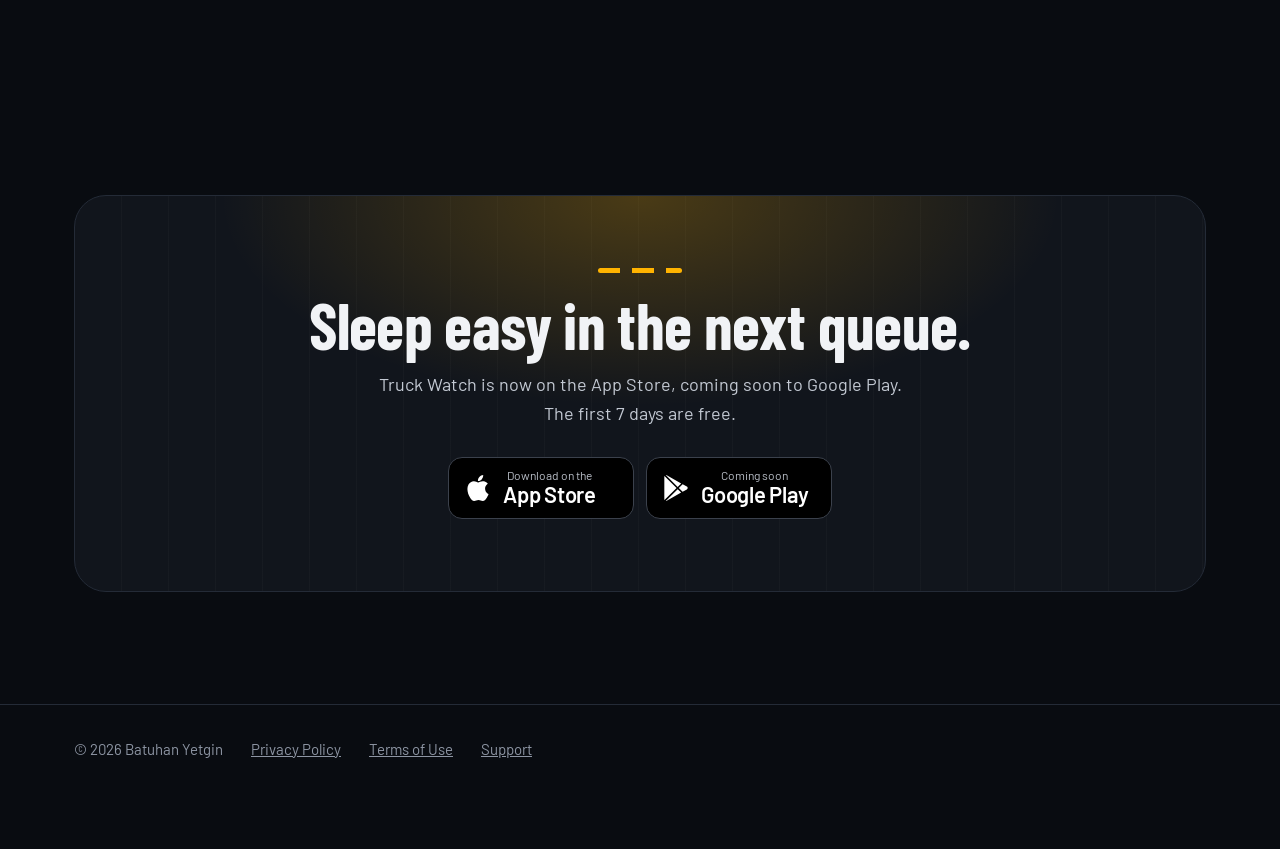
==== commit 2a93a8f5: "App Store linki: rozetler yayındaki uygulamaya bağlandı, Google Play yakında kaldı Co-Authored-By: C" ====
--- a/index.html
+++ b/index.html
@@ -108,7 +108,7 @@
       <p class="lede">Gümrükte, sınır kapısında, limanda ya da fabrika kapısında saatlerce sıra mı bekliyorsunuz? Siz dinlenirken telefon öndeki tırı gözler, araç ilerlediği anda sizi en yüksek sesle uyandırır.</p>
       <!-- Swap each span for <a class="badge" href="..."> once the app is live in that store. -->
       <div class="stores">
-        <span class="badge"><svg viewBox="0 0 24 24" aria-hidden="true"><path d="M12.152 6.896c-.948 0-2.415-1.078-3.96-1.04-2.04.027-3.91 1.183-4.961 3.014-2.117 3.675-.546 9.103 1.519 12.09 1.013 1.454 2.208 3.09 3.792 3.039 1.52-.065 2.09-.987 3.935-.987 1.831 0 2.35.987 3.96.948 1.637-.026 2.676-1.48 3.676-2.948 1.156-1.688 1.636-3.325 1.662-3.415-.039-.013-3.182-1.221-3.22-4.857-.026-3.04 2.48-4.494 2.597-4.559-1.429-2.09-3.623-2.324-4.39-2.376-2-.156-3.675 1.09-4.61 1.09zM15.53 3.83c.843-1.012 1.4-2.427 1.245-3.83-1.207.052-2.662.805-3.532 1.818-.78.896-1.454 2.338-1.273 3.714 1.338.104 2.715-.688 3.559-1.701"/></svg><span><small>Yakında</small><b>App Store</b></span></span>
+        <a class="badge" href="https://apps.apple.com/app/id6820950562"><svg viewBox="0 0 24 24" aria-hidden="true"><path d="M12.152 6.896c-.948 0-2.415-1.078-3.96-1.04-2.04.027-3.91 1.183-4.961 3.014-2.117 3.675-.546 9.103 1.519 12.09 1.013 1.454 2.208 3.09 3.792 3.039 1.52-.065 2.09-.987 3.935-.987 1.831 0 2.35.987 3.96.948 1.637-.026 2.676-1.48 3.676-2.948 1.156-1.688 1.636-3.325 1.662-3.415-.039-.013-3.182-1.221-3.22-4.857-.026-3.04 2.48-4.494 2.597-4.559-1.429-2.09-3.623-2.324-4.39-2.376-2-.156-3.675 1.09-4.61 1.09zM15.53 3.83c.843-1.012 1.4-2.427 1.245-3.83-1.207.052-2.662.805-3.532 1.818-.78.896-1.454 2.338-1.273 3.714 1.338.104 2.715-.688 3.559-1.701"/></svg><span><small>İndir</small><b>App Store</b></span></a>
         <span class="badge"><svg viewBox="0 0 24 24" aria-hidden="true"><path d="M22.018 13.298l-3.919 2.218-3.515-3.493 3.543-3.521 3.891 2.202a1.49 1.49 0 0 1 0 2.594zM1.337.924a1.486 1.486 0 0 0-.112.568v21.017c0 .217.045.419.124.6l11.155-11.087L1.337.924zm12.207 10.065l3.258-3.238L3.45.195a1.466 1.466 0 0 0-.946-.179l11.04 10.973zm0 2.067l-11 10.933c.298.036.612-.016.906-.183l13.324-7.54-3.23-3.21z"/></svg><span><small>Yakında</small><b>Google Play</b></span></span>
       </div>
       <ul class="facts">
@@ -333,10 +333,10 @@
   <div class="wrap">
     <div class="cta">
       <h2>Bir sonraki sırada rahat uyuyun.</h2>
-      <p>Tır Sıra Takip yakında App Store ve Google Play'de. İlk 7 gün ücretsiz.</p>
+      <p>Tır Sıra Takip App Store'da yayında, Google Play'de yakında. İlk 7 gün ücretsiz.</p>
       <!-- Swap each span for <a class="badge" href="..."> once the app is live in that store. -->
       <div class="stores">
-        <span class="badge"><svg viewBox="0 0 24 24" aria-hidden="true"><path d="M12.152 6.896c-.948 0-2.415-1.078-3.96-1.04-2.04.027-3.91 1.183-4.961 3.014-2.117 3.675-.546 9.103 1.519 12.09 1.013 1.454 2.208 3.09 3.792 3.039 1.52-.065 2.09-.987 3.935-.987 1.831 0 2.35.987 3.96.948 1.637-.026 2.676-1.48 3.676-2.948 1.156-1.688 1.636-3.325 1.662-3.415-.039-.013-3.182-1.221-3.22-4.857-.026-3.04 2.48-4.494 2.597-4.559-1.429-2.09-3.623-2.324-4.39-2.376-2-.156-3.675 1.09-4.61 1.09zM15.53 3.83c.843-1.012 1.4-2.427 1.245-3.83-1.207.052-2.662.805-3.532 1.818-.78.896-1.454 2.338-1.273 3.714 1.338.104 2.715-.688 3.559-1.701"/></svg><span><small>Yakında</small><b>App Store</b></span></span>
+        <a class="badge" href="https://apps.apple.com/app/id6820950562"><svg viewBox="0 0 24 24" aria-hidden="true"><path d="M12.152 6.896c-.948 0-2.415-1.078-3.96-1.04-2.04.027-3.91 1.183-4.961 3.014-2.117 3.675-.546 9.103 1.519 12.09 1.013 1.454 2.208 3.09 3.792 3.039 1.52-.065 2.09-.987 3.935-.987 1.831 0 2.35.987 3.96.948 1.637-.026 2.676-1.48 3.676-2.948 1.156-1.688 1.636-3.325 1.662-3.415-.039-.013-3.182-1.221-3.22-4.857-.026-3.04 2.48-4.494 2.597-4.559-1.429-2.09-3.623-2.324-4.39-2.376-2-.156-3.675 1.09-4.61 1.09zM15.53 3.83c.843-1.012 1.4-2.427 1.245-3.83-1.207.052-2.662.805-3.532 1.818-.78.896-1.454 2.338-1.273 3.714 1.338.104 2.715-.688 3.559-1.701"/></svg><span><small>İndir</small><b>App Store</b></span></a>
         <span class="badge"><svg viewBox="0 0 24 24" aria-hidden="true"><path d="M22.018 13.298l-3.919 2.218-3.515-3.493 3.543-3.521 3.891 2.202a1.49 1.49 0 0 1 0 2.594zM1.337.924a1.486 1.486 0 0 0-.112.568v21.017c0 .217.045.419.124.6l11.155-11.087L1.337.924zm12.207 10.065l3.258-3.238L3.45.195a1.466 1.466 0 0 0-.946-.179l11.04 10.973zm0 2.067l-11 10.933c.298.036.612-.016.906-.183l13.324-7.54-3.23-3.21z"/></svg><span><small>Yakında</small><b>Google Play</b></span></span>
       </div>
     </div>
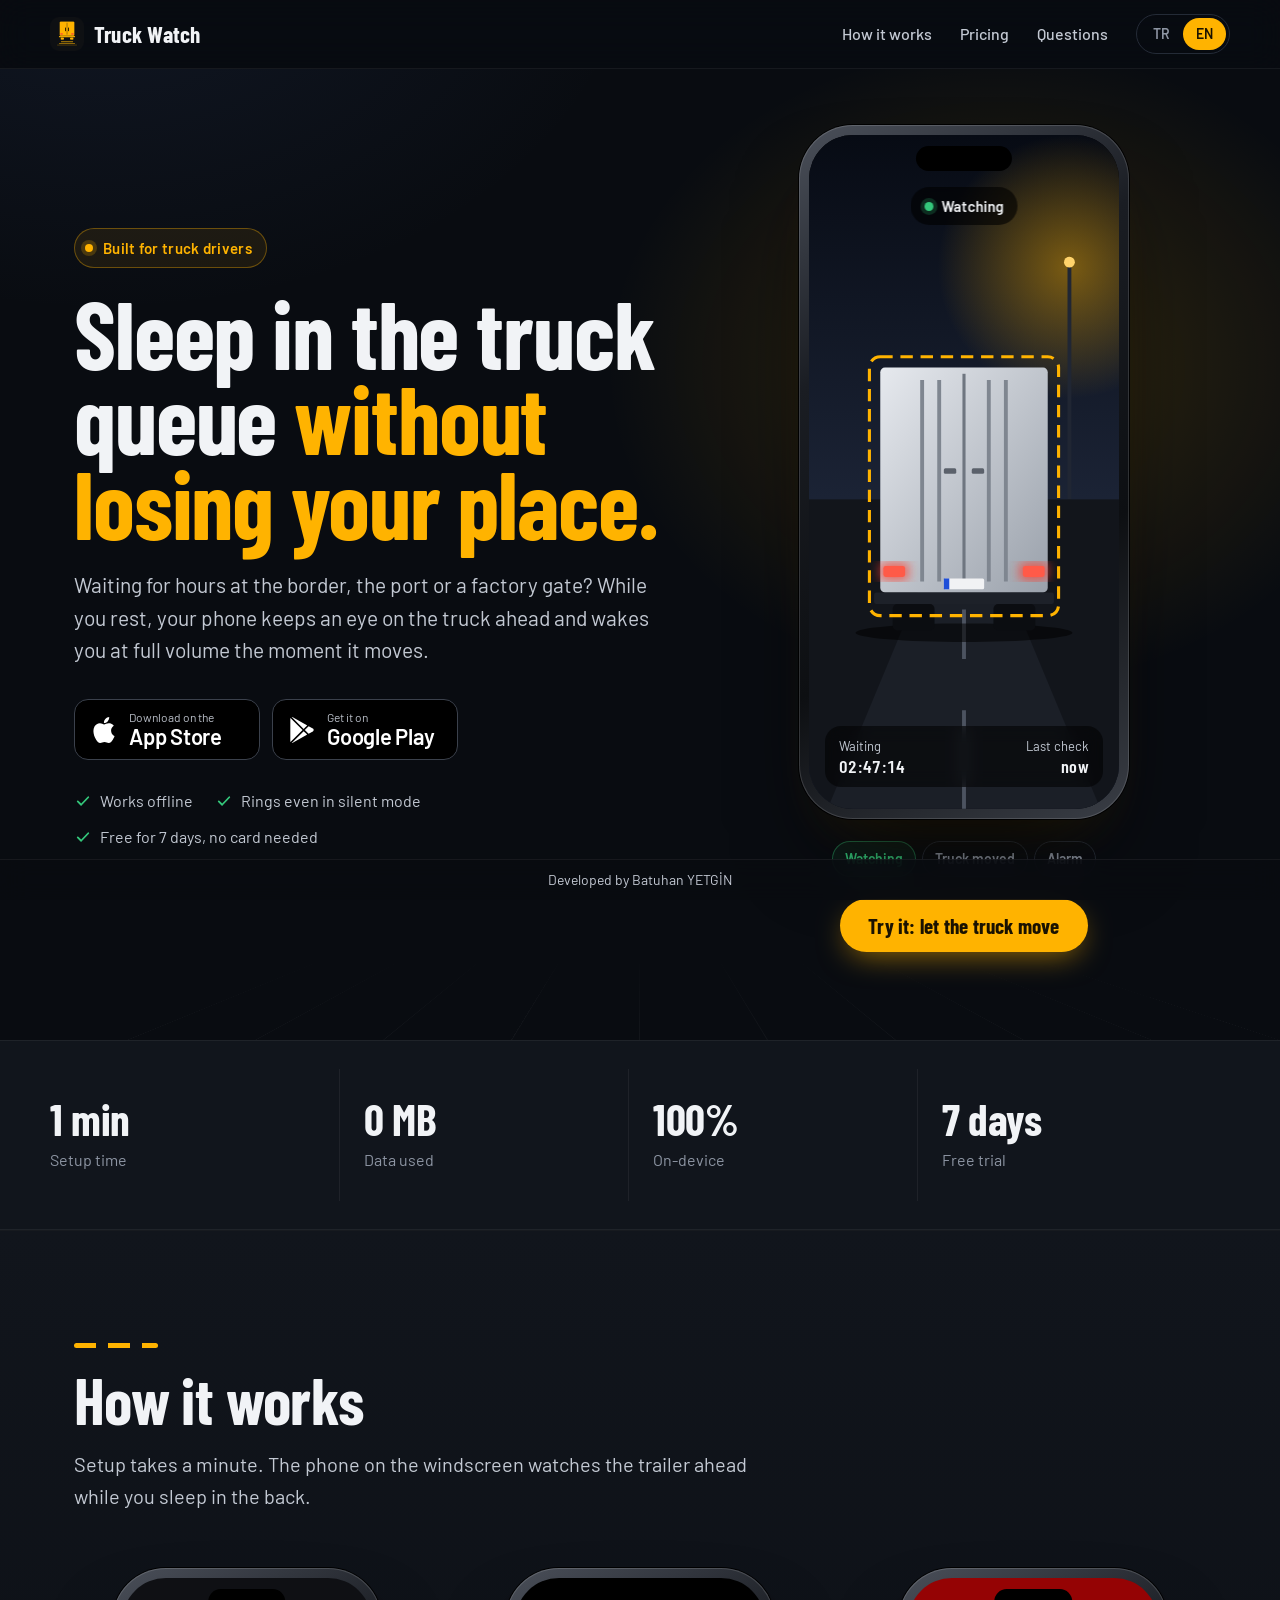
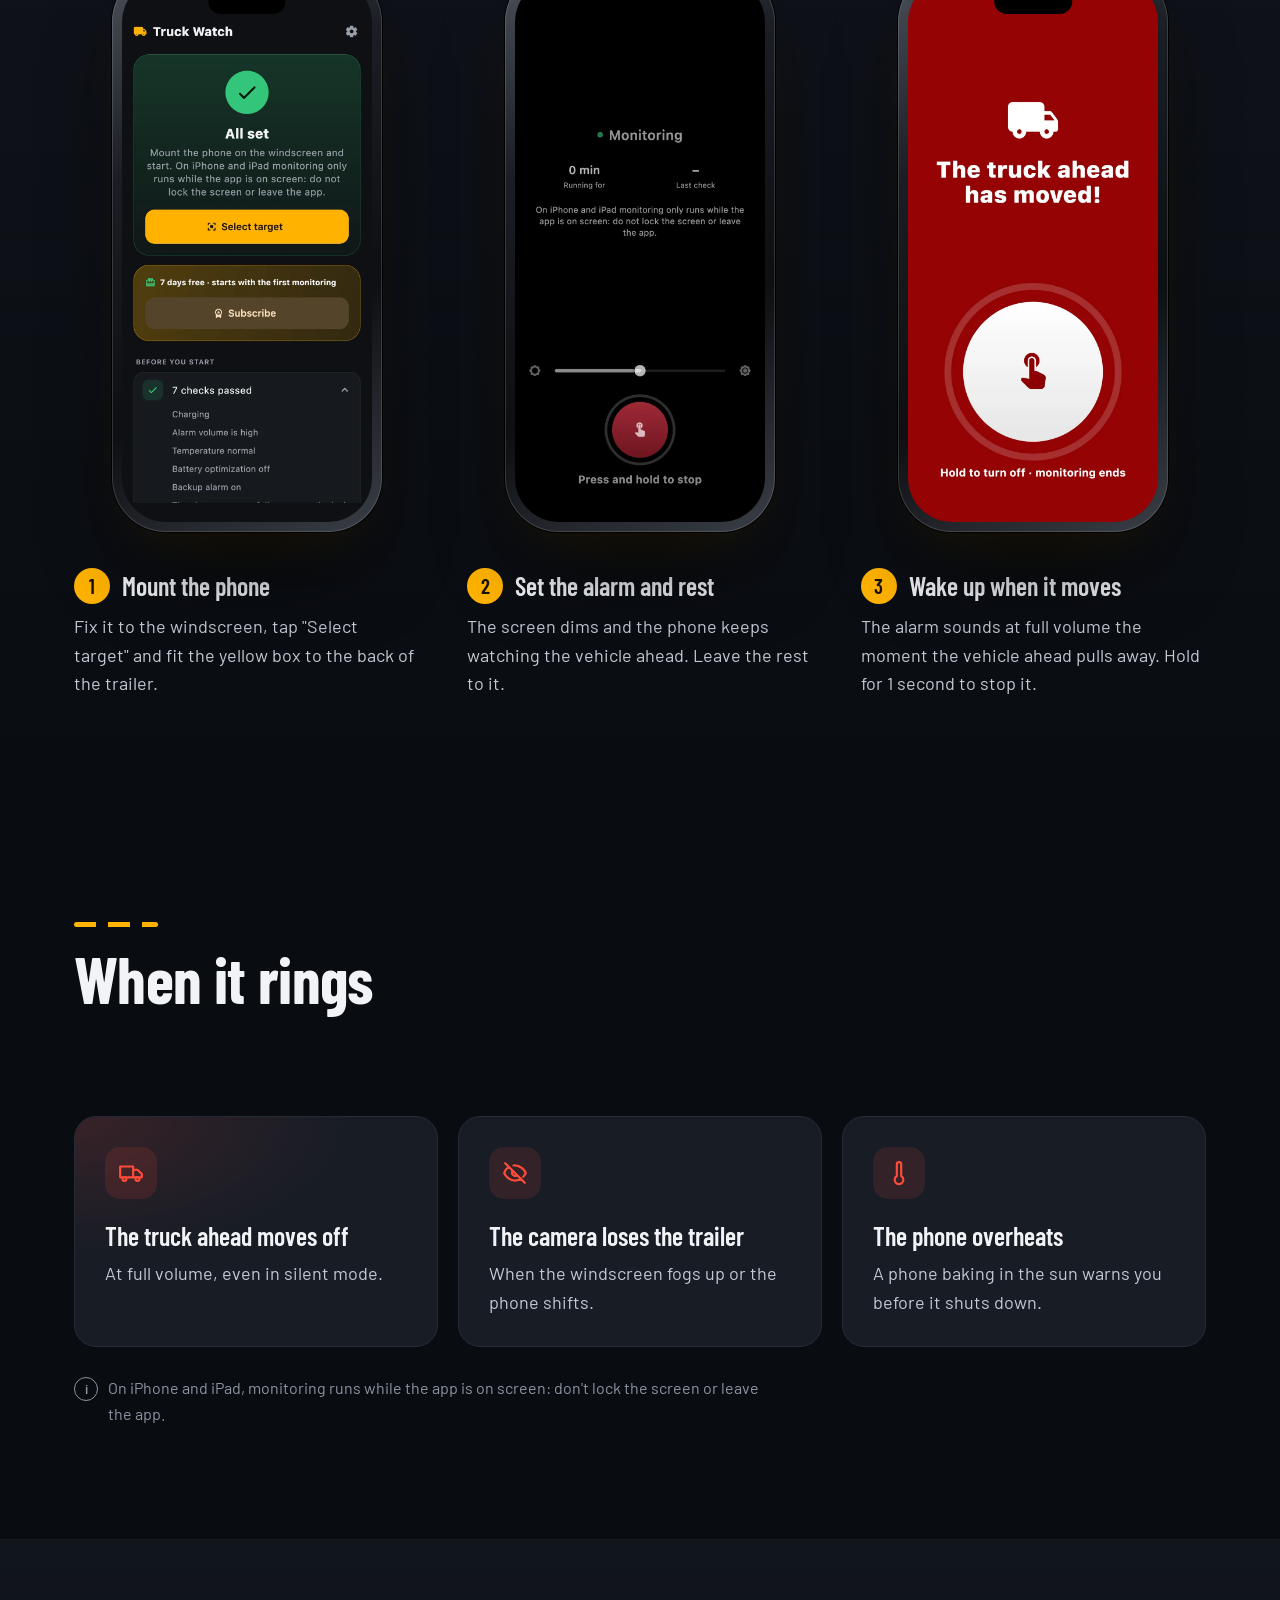
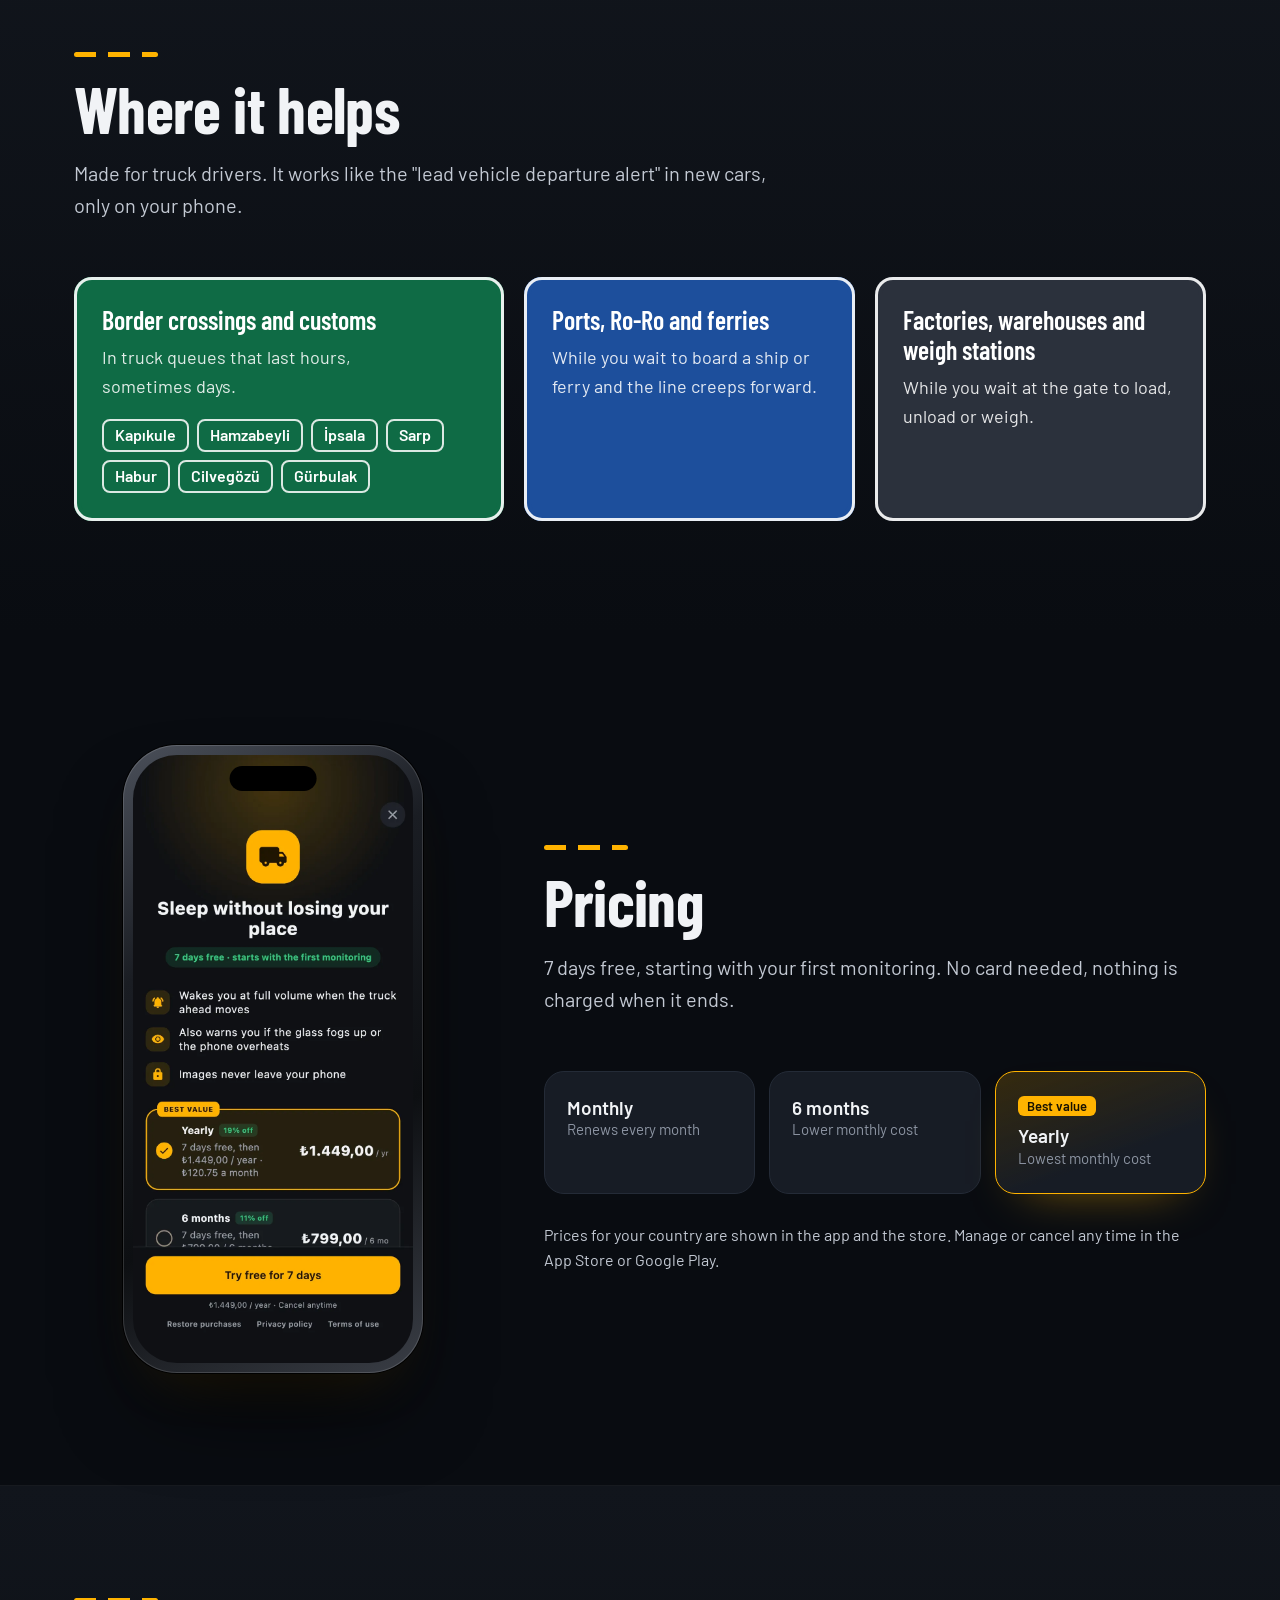
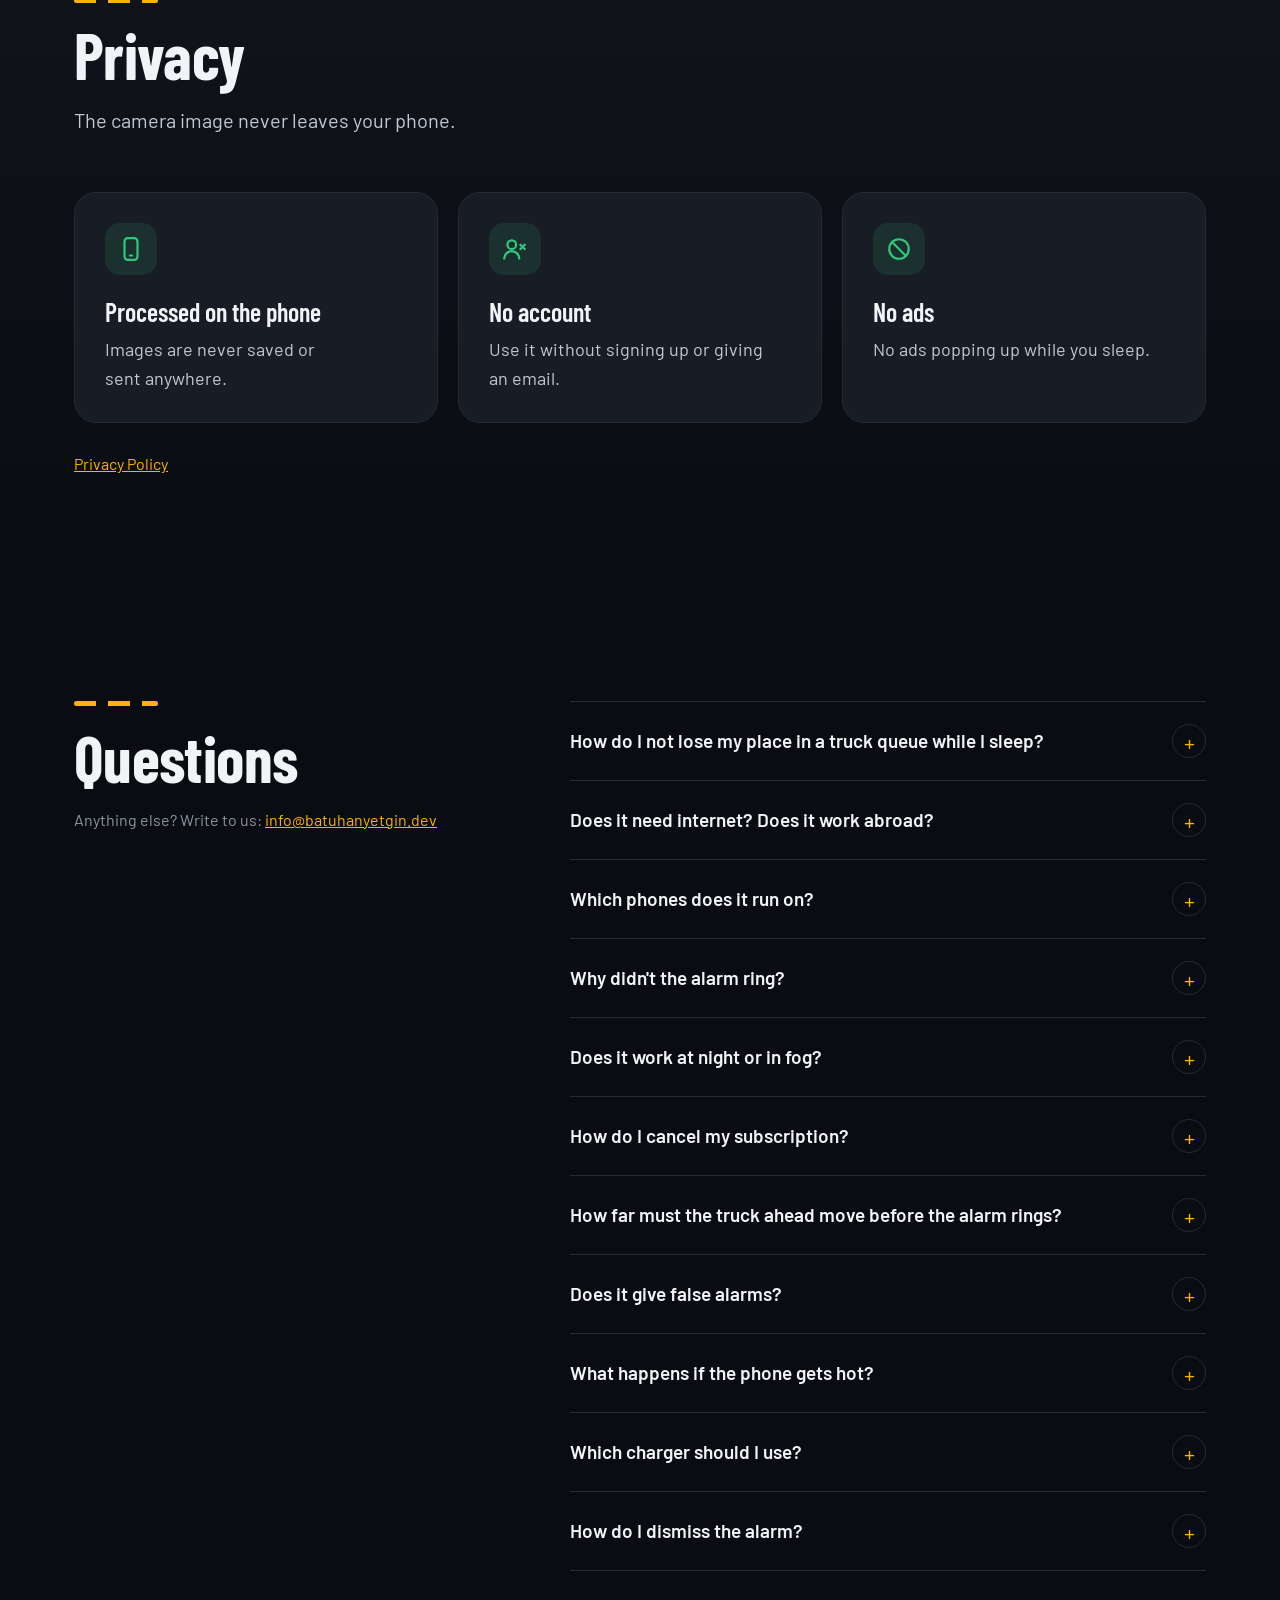
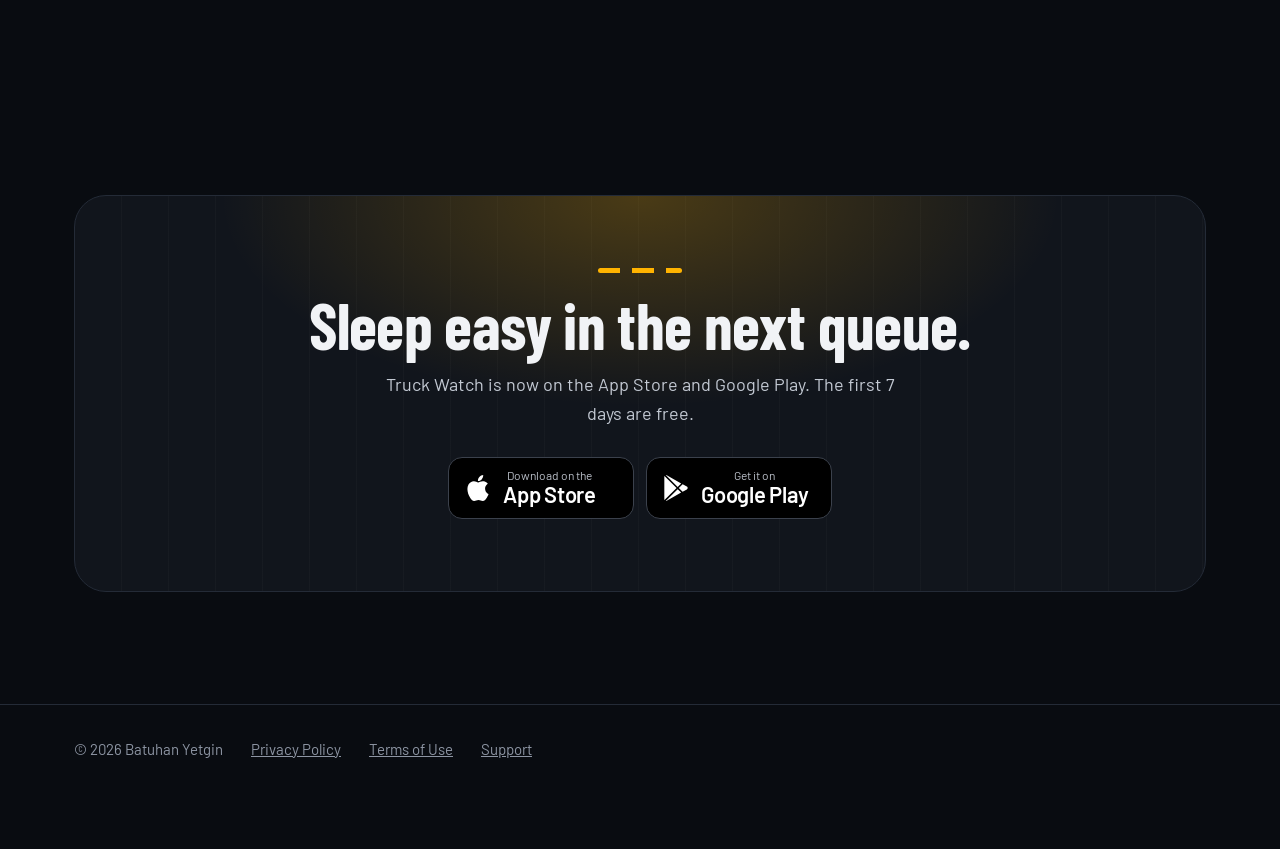
==== commit 926c21a7: "Google Play linki: rozetler yayındaki Android uygulamasına bağlandı Co-Authored-By: Claude Opus 5.5 " ====
--- a/index.html
+++ b/index.html
@@ -106,10 +106,9 @@
       <p class="eyebrow">Tır ve kamyon şoförleri için</p>
       <h1>Tır sırasında uyurken <em>sıranızı kaçırmayın.</em></h1>
       <p class="lede">Gümrükte, sınır kapısında, limanda ya da fabrika kapısında saatlerce sıra mı bekliyorsunuz? Siz dinlenirken telefon öndeki tırı gözler, araç ilerlediği anda sizi en yüksek sesle uyandırır.</p>
-      <!-- Swap each span for <a class="badge" href="..."> once the app is live in that store. -->
       <div class="stores">
         <a class="badge" href="https://apps.apple.com/app/id6820950562"><svg viewBox="0 0 24 24" aria-hidden="true"><path d="M12.152 6.896c-.948 0-2.415-1.078-3.96-1.04-2.04.027-3.91 1.183-4.961 3.014-2.117 3.675-.546 9.103 1.519 12.09 1.013 1.454 2.208 3.09 3.792 3.039 1.52-.065 2.09-.987 3.935-.987 1.831 0 2.35.987 3.96.948 1.637-.026 2.676-1.48 3.676-2.948 1.156-1.688 1.636-3.325 1.662-3.415-.039-.013-3.182-1.221-3.22-4.857-.026-3.04 2.48-4.494 2.597-4.559-1.429-2.09-3.623-2.324-4.39-2.376-2-.156-3.675 1.09-4.61 1.09zM15.53 3.83c.843-1.012 1.4-2.427 1.245-3.83-1.207.052-2.662.805-3.532 1.818-.78.896-1.454 2.338-1.273 3.714 1.338.104 2.715-.688 3.559-1.701"/></svg><span><small>İndir</small><b>App Store</b></span></a>
-        <span class="badge"><svg viewBox="0 0 24 24" aria-hidden="true"><path d="M22.018 13.298l-3.919 2.218-3.515-3.493 3.543-3.521 3.891 2.202a1.49 1.49 0 0 1 0 2.594zM1.337.924a1.486 1.486 0 0 0-.112.568v21.017c0 .217.045.419.124.6l11.155-11.087L1.337.924zm12.207 10.065l3.258-3.238L3.45.195a1.466 1.466 0 0 0-.946-.179l11.04 10.973zm0 2.067l-11 10.933c.298.036.612-.016.906-.183l13.324-7.54-3.23-3.21z"/></svg><span><small>Yakında</small><b>Google Play</b></span></span>
+        <a class="badge" href="https://play.google.com/store/apps/details?id=com.batuhanyetgin.tirTakip&amp;hl=tr"><svg viewBox="0 0 24 24" aria-hidden="true"><path d="M22.018 13.298l-3.919 2.218-3.515-3.493 3.543-3.521 3.891 2.202a1.49 1.49 0 0 1 0 2.594zM1.337.924a1.486 1.486 0 0 0-.112.568v21.017c0 .217.045.419.124.6l11.155-11.087L1.337.924zm12.207 10.065l3.258-3.238L3.45.195a1.466 1.466 0 0 0-.946-.179l11.04 10.973zm0 2.067l-11 10.933c.298.036.612-.016.906-.183l13.324-7.54-3.23-3.21z"/></svg><span><small>İndir</small><b>Google Play</b></span></a>
       </div>
       <ul class="facts">
         <li><svg viewBox="0 0 24 24" aria-hidden="true"><path d="M5 12.5l4.5 4.5L19 7"/></svg>İnternetsiz çalışır</li>
@@ -333,11 +332,10 @@
   <div class="wrap">
     <div class="cta">
       <h2>Bir sonraki sırada rahat uyuyun.</h2>
-      <p>Tır Sıra Takip App Store'da yayında, Google Play'de yakında. İlk 7 gün ücretsiz.</p>
-      <!-- Swap each span for <a class="badge" href="..."> once the app is live in that store. -->
+      <p>Tır Sıra Takip App Store ve Google Play'de yayında. İlk 7 gün ücretsiz.</p>
       <div class="stores">
         <a class="badge" href="https://apps.apple.com/app/id6820950562"><svg viewBox="0 0 24 24" aria-hidden="true"><path d="M12.152 6.896c-.948 0-2.415-1.078-3.96-1.04-2.04.027-3.91 1.183-4.961 3.014-2.117 3.675-.546 9.103 1.519 12.09 1.013 1.454 2.208 3.09 3.792 3.039 1.52-.065 2.09-.987 3.935-.987 1.831 0 2.35.987 3.96.948 1.637-.026 2.676-1.48 3.676-2.948 1.156-1.688 1.636-3.325 1.662-3.415-.039-.013-3.182-1.221-3.22-4.857-.026-3.04 2.48-4.494 2.597-4.559-1.429-2.09-3.623-2.324-4.39-2.376-2-.156-3.675 1.09-4.61 1.09zM15.53 3.83c.843-1.012 1.4-2.427 1.245-3.83-1.207.052-2.662.805-3.532 1.818-.78.896-1.454 2.338-1.273 3.714 1.338.104 2.715-.688 3.559-1.701"/></svg><span><small>İndir</small><b>App Store</b></span></a>
-        <span class="badge"><svg viewBox="0 0 24 24" aria-hidden="true"><path d="M22.018 13.298l-3.919 2.218-3.515-3.493 3.543-3.521 3.891 2.202a1.49 1.49 0 0 1 0 2.594zM1.337.924a1.486 1.486 0 0 0-.112.568v21.017c0 .217.045.419.124.6l11.155-11.087L1.337.924zm12.207 10.065l3.258-3.238L3.45.195a1.466 1.466 0 0 0-.946-.179l11.04 10.973zm0 2.067l-11 10.933c.298.036.612-.016.906-.183l13.324-7.54-3.23-3.21z"/></svg><span><small>Yakında</small><b>Google Play</b></span></span>
+        <a class="badge" href="https://play.google.com/store/apps/details?id=com.batuhanyetgin.tirTakip&amp;hl=tr"><svg viewBox="0 0 24 24" aria-hidden="true"><path d="M22.018 13.298l-3.919 2.218-3.515-3.493 3.543-3.521 3.891 2.202a1.49 1.49 0 0 1 0 2.594zM1.337.924a1.486 1.486 0 0 0-.112.568v21.017c0 .217.045.419.124.6l11.155-11.087L1.337.924zm12.207 10.065l3.258-3.238L3.45.195a1.466 1.466 0 0 0-.946-.179l11.04 10.973zm0 2.067l-11 10.933c.298.036.612-.016.906-.183l13.324-7.54-3.23-3.21z"/></svg><span><small>İndir</small><b>Google Play</b></span></a>
       </div>
     </div>
   </div>
